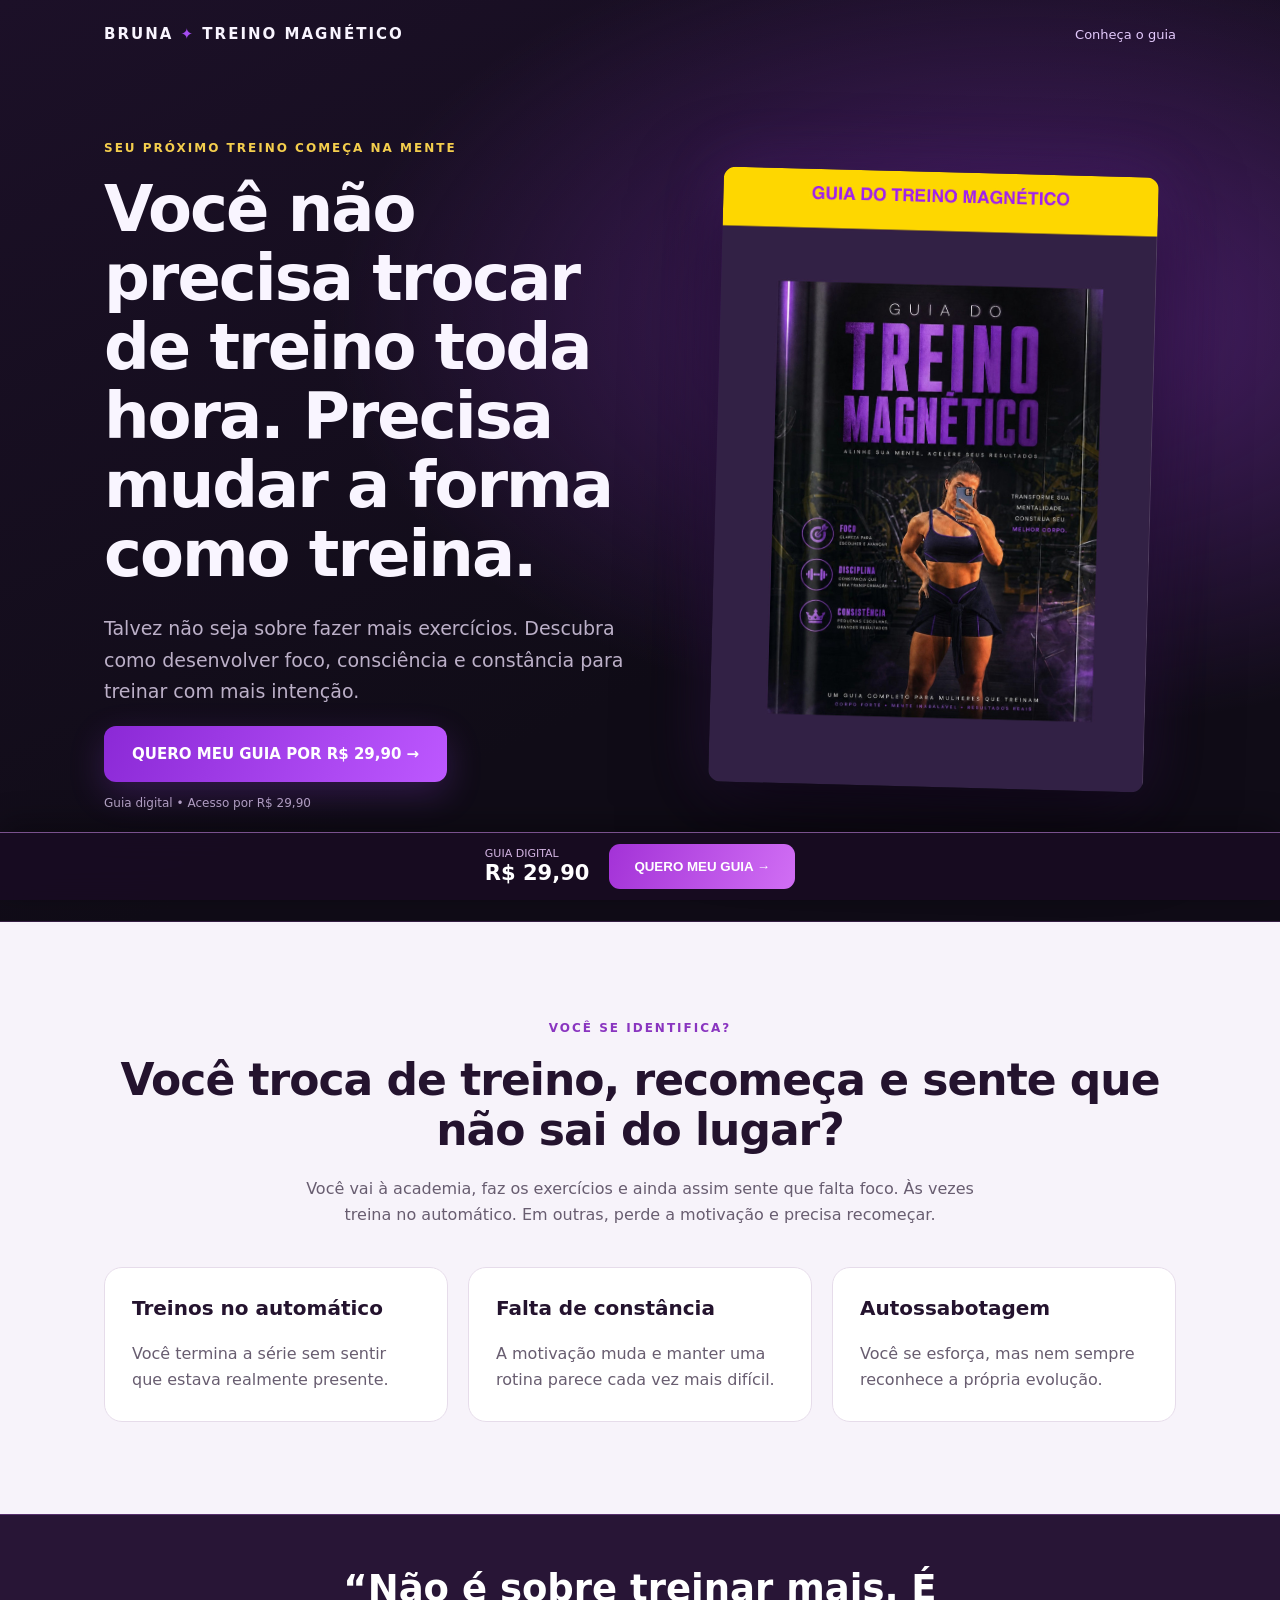
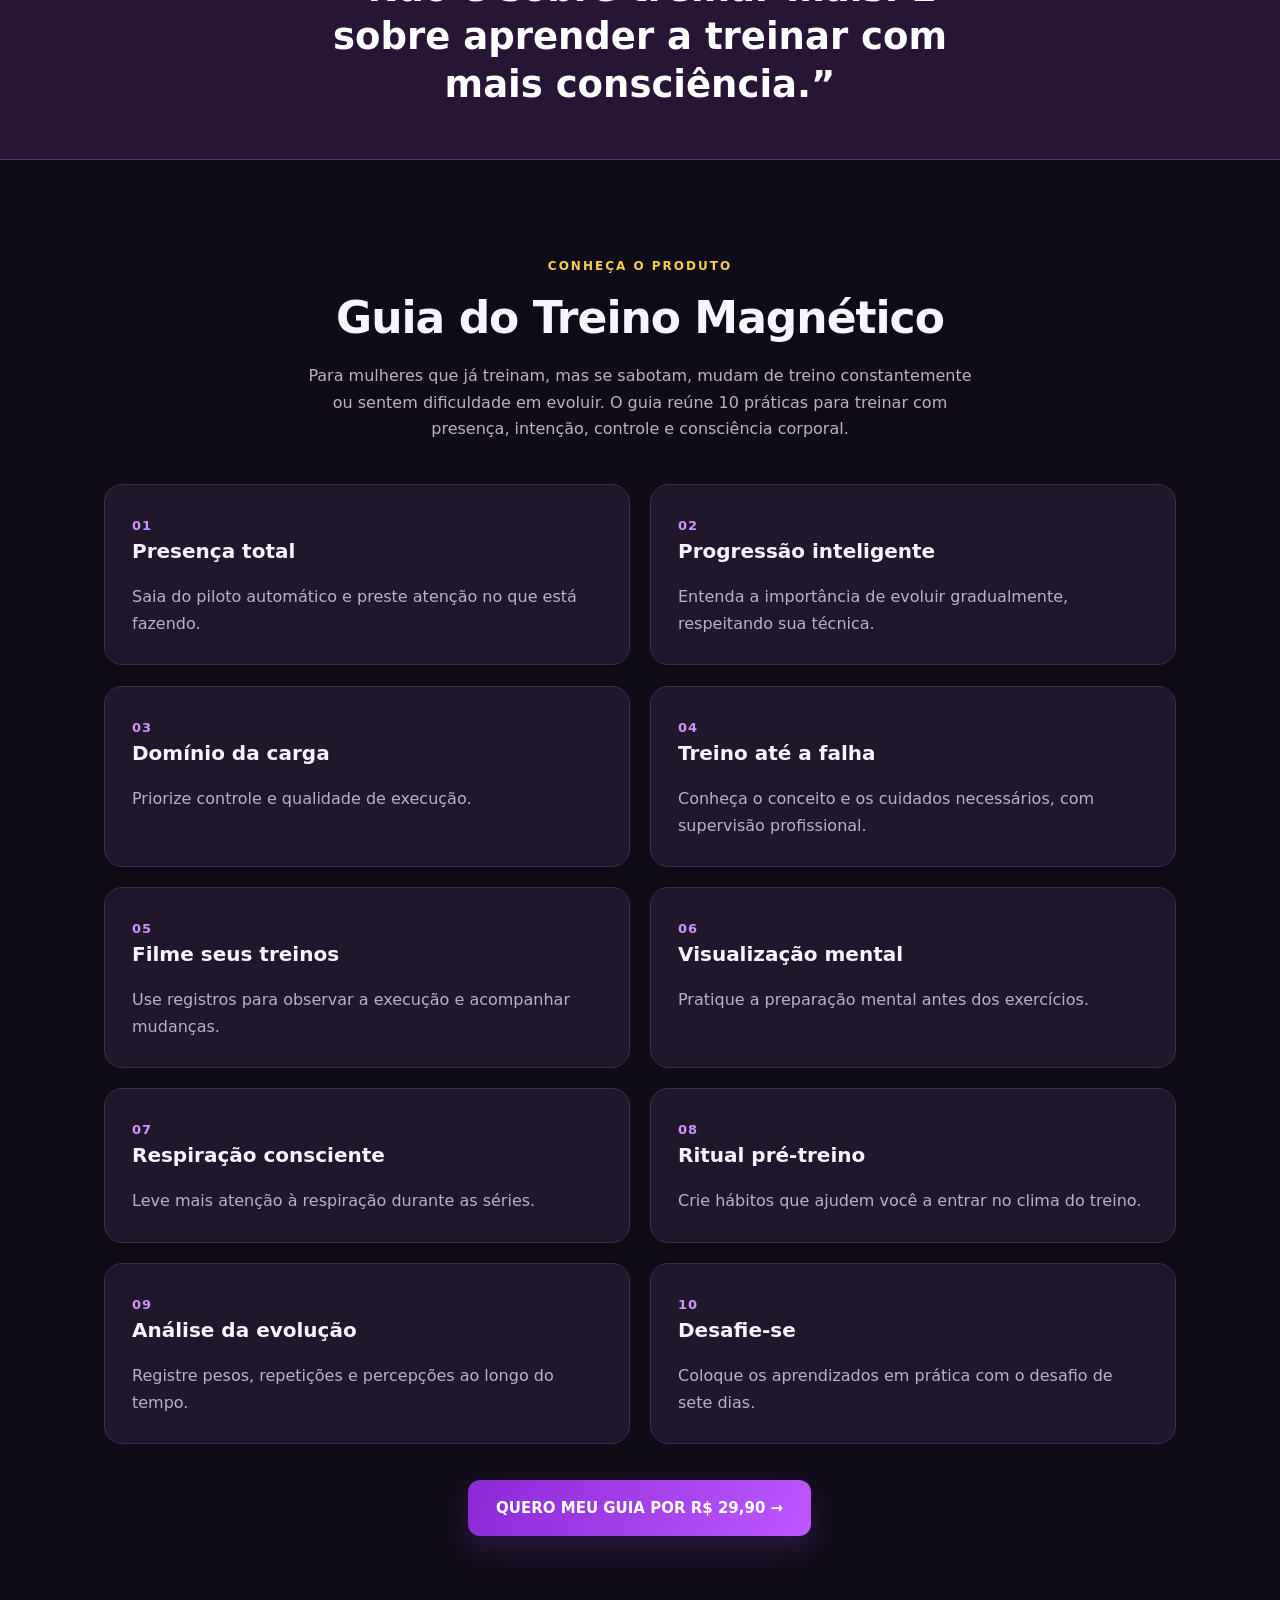
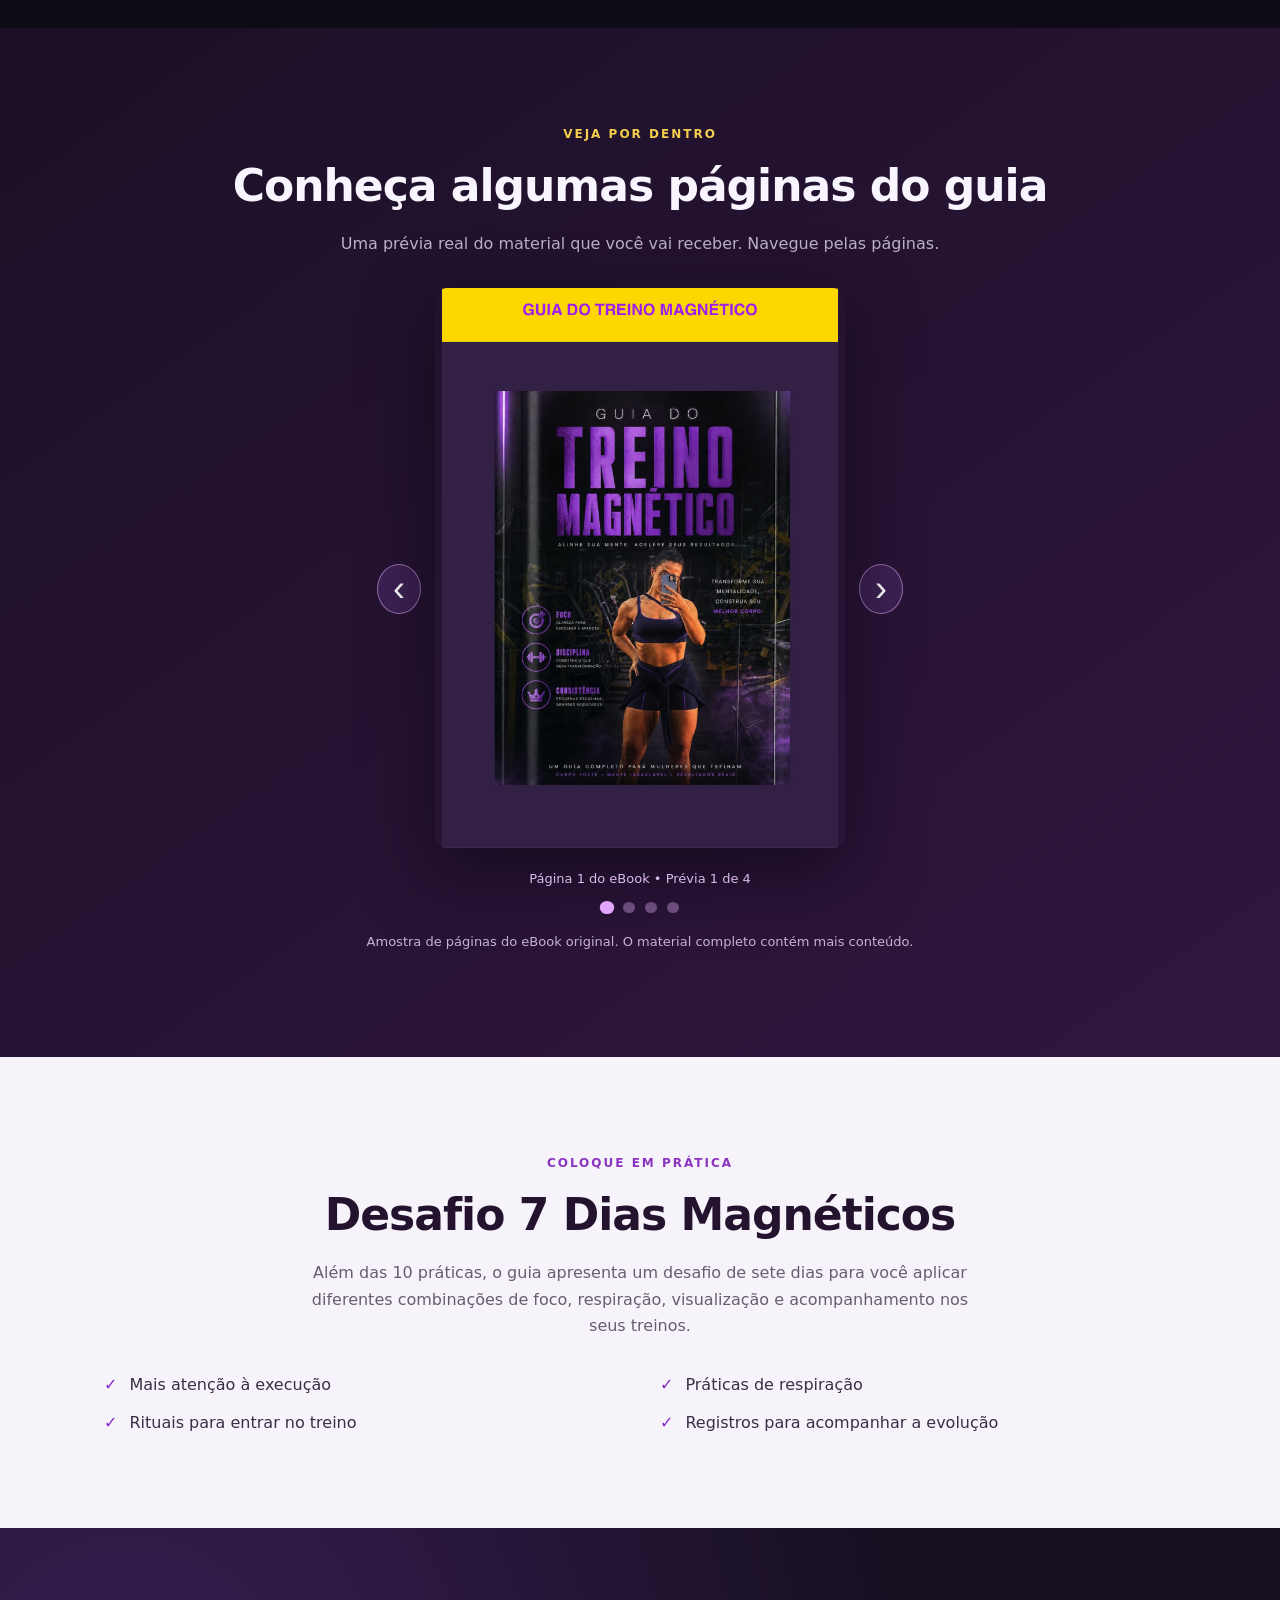
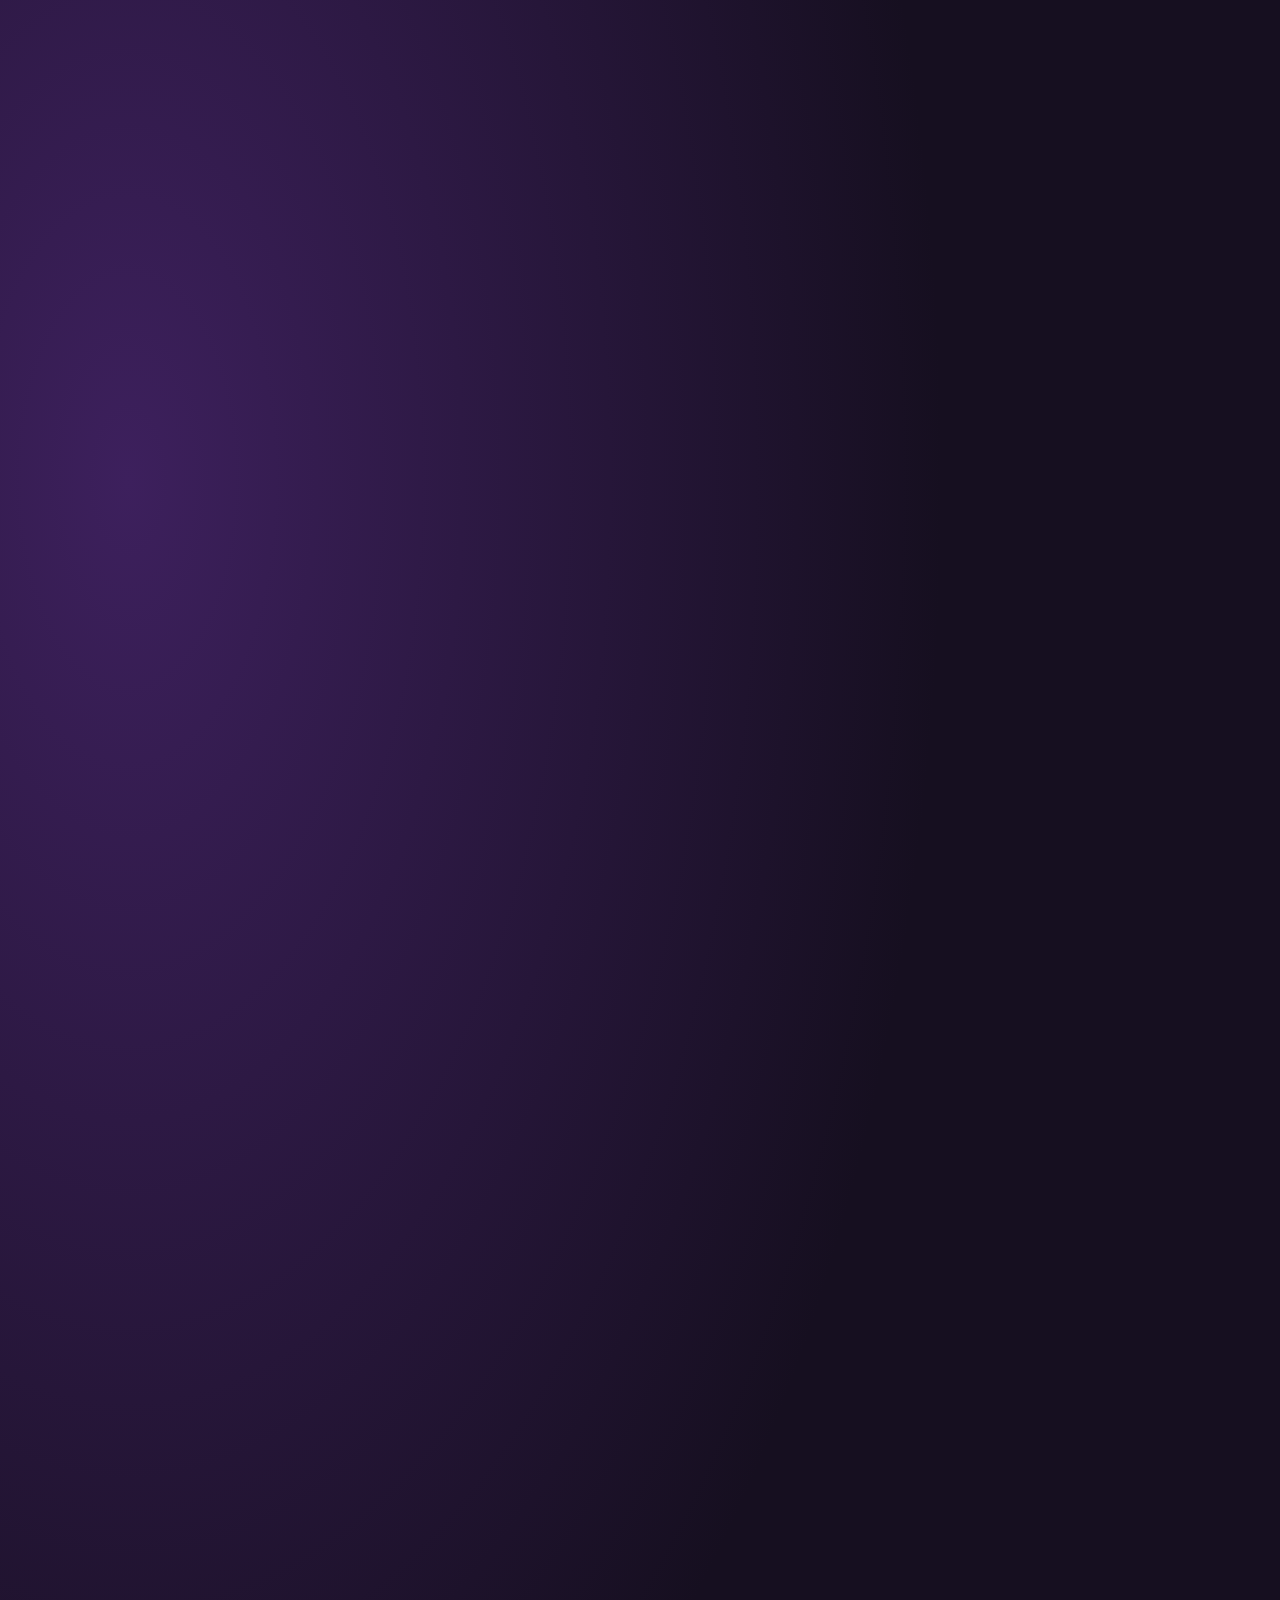
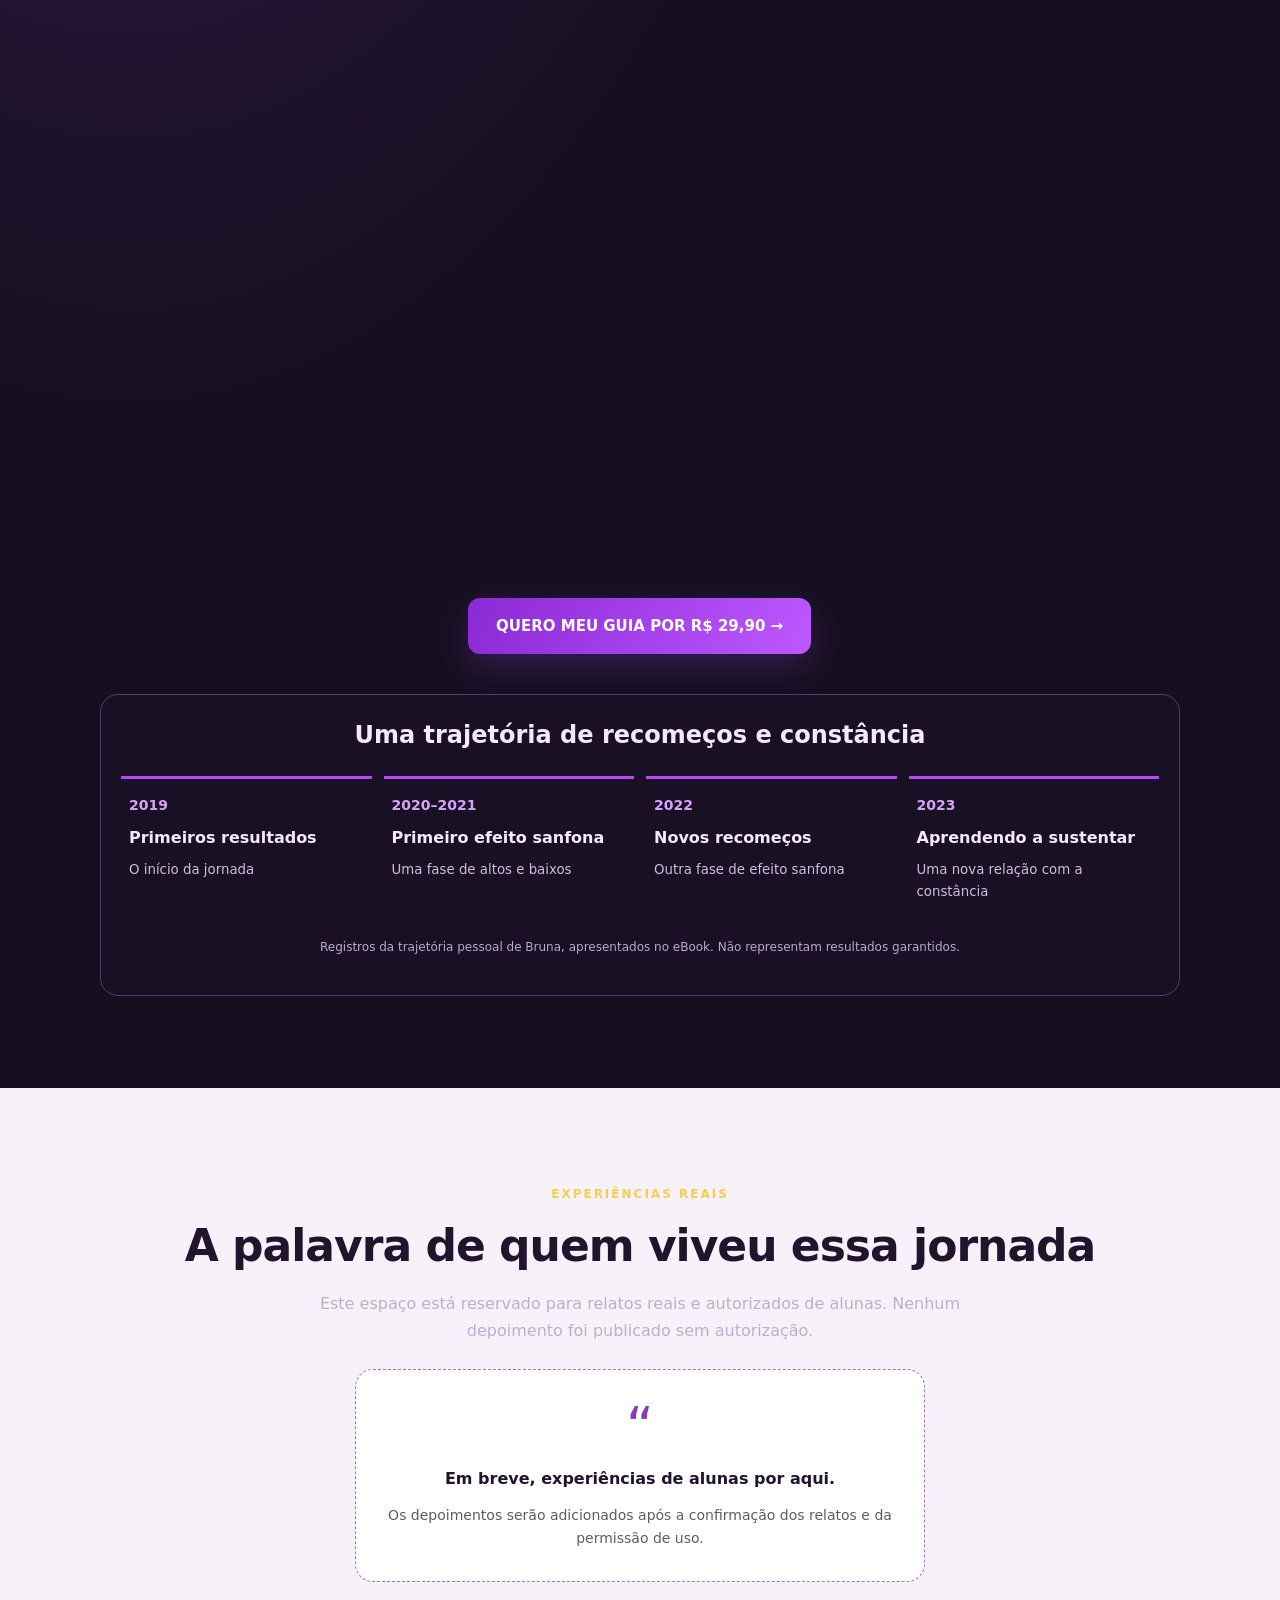
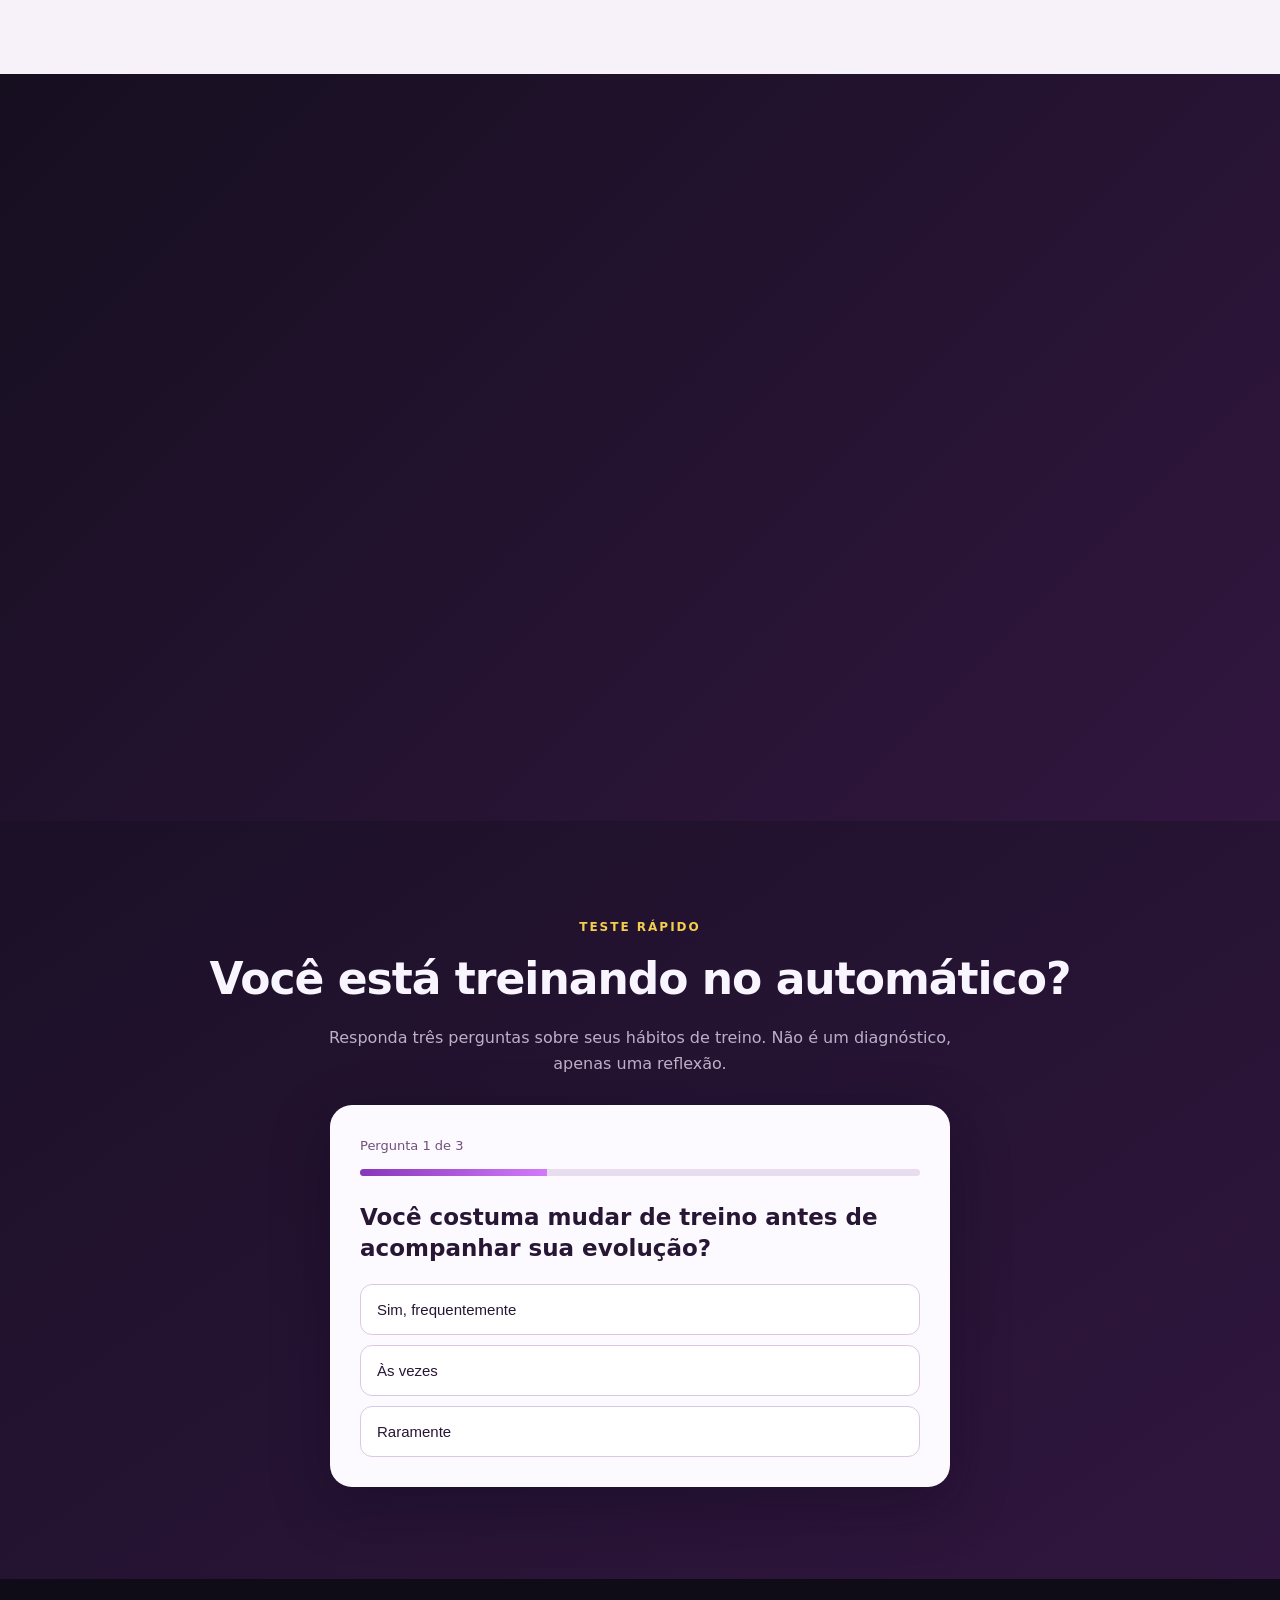
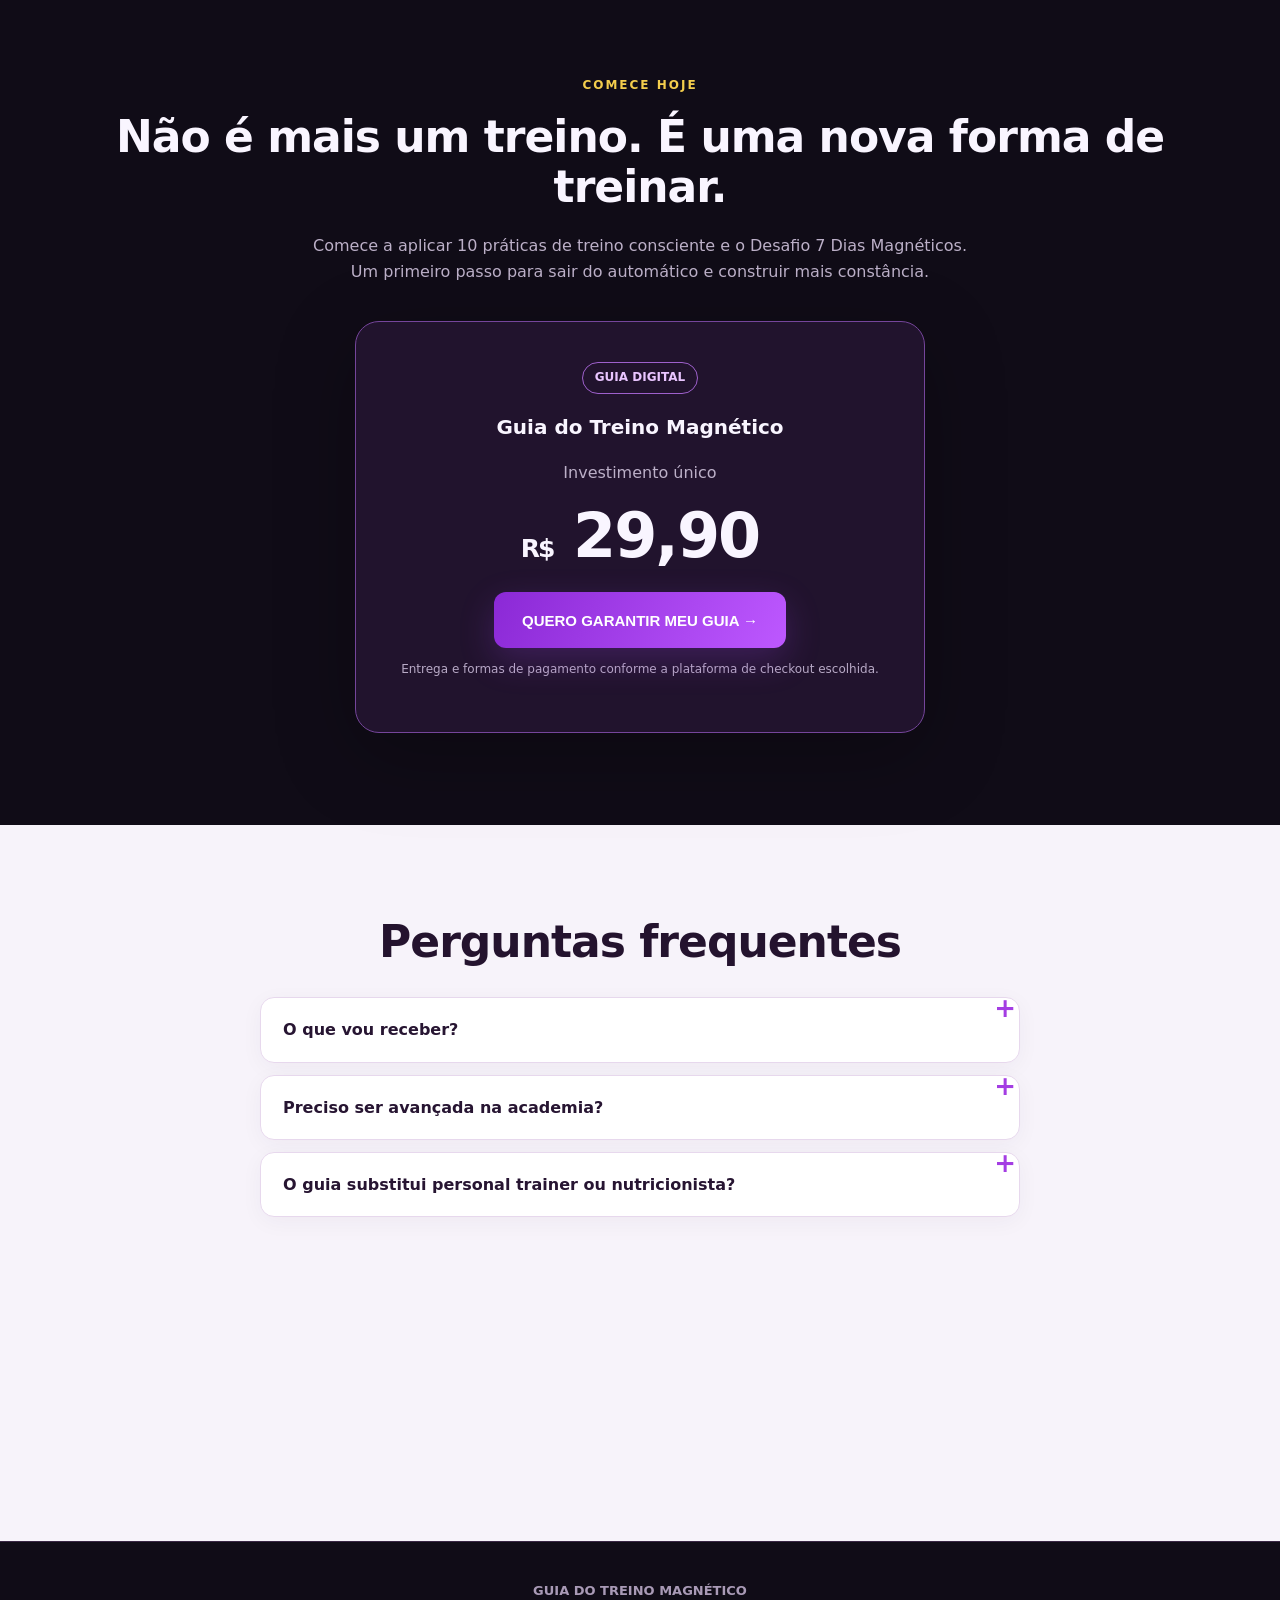
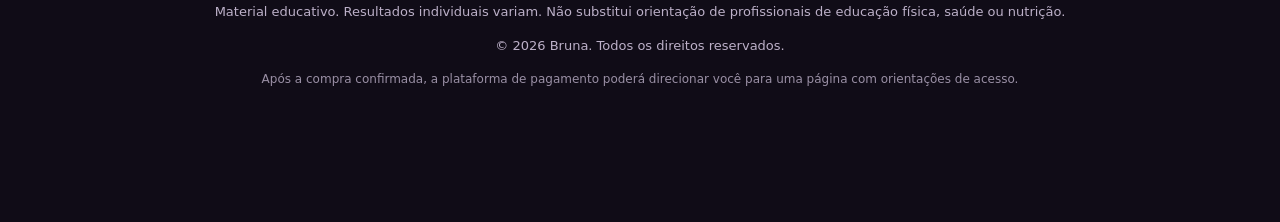
==== index.html @ 94f9ba91 "Conectar página ao painel de conteúdo" ====
<!DOCTYPE html>

<html lang="pt-BR"><head><meta charset="utf-8"/><meta content="width=device-width,initial-scale=1" name="viewport"/><meta content="Para mulheres que treinam no automático, trocam de treino e querem desenvolver consciência corporal, presença e intenção. Guia do Treino Magnético por R$ 29,90." name="description"/><title>Guia do Treino Magnético | Bruna</title><style>
:root{--bg:#100c17;--panel:#1b1325;--purple:#a54cf1;--lav:#e3c9fc;--white:#f9f5ff;--muted:#bcb0c8;--yellow:#f4ce4d}*{box-sizing:border-box}html{scroll-behavior:smooth}body{margin:0;background:var(--bg);color:var(--white);font-family:Inter,system-ui,-apple-system,Segoe UI,Arial,sans-serif;line-height:1.65}a{color:inherit}.wrap{max-width:1120px;margin:auto;padding:0 24px}.nav{display:flex;justify-content:space-between;align-items:center;padding:22px 0}.logo{font-size:15px;font-weight:900;letter-spacing:2px}.logo span{color:var(--purple)}.nav a{font-size:13px;color:var(--lav);text-decoration:none}.hero{background:radial-gradient(ellipse at 80% 35%,#4d206e 0%,transparent 48%),linear-gradient(155deg,#1c1028,#100c17 65%);border-bottom:1px solid #362044}.hero-grid{display:grid;grid-template-columns:1.05fr .95fr;align-items:center;gap:50px;padding:65px 0 95px}.eyebrow{display:inline-block;font-size:12px;letter-spacing:2px;color:var(--yellow);font-weight:800;text-transform:uppercase;margin-bottom:16px}h1,h2,h3,p{margin-top:0}h1{font-size:clamp(38px,5vw,65px);line-height:1.08;letter-spacing:-2px;margin-bottom:24px}h1 em{color:#cb84ff;font-style:normal}h2{font-size:clamp(29px,3.8vw,44px);line-height:1.15;letter-spacing:-1px;margin-bottom:20px}h3{font-size:20px;line-height:1.3}p{color:var(--muted)}.lead{font-size:19px;max-width:610px}.btn{display:inline-flex;align-items:center;justify-content:center;min-height:56px;padding:14px 28px;border-radius:12px;background:linear-gradient(115deg,#8b29d6,#bd58ff);color:white;text-decoration:none;font-weight:850;text-align:center;box-shadow:0 12px 35px #9c42e53d;border:0;cursor:pointer;font-size:15px}.btn:hover{filter:brightness(1.12);transform:translateY(-1px)}.sub{font-size:12px;color:#b8aac6;margin:12px 0}.hero-art{display:flex;justify-content:center;position:relative}.cover{width:min(100%,435px);border-radius:12px;box-shadow:0 25px 85px #000a,0 0 60px #9d3ef43d;transform:rotate(1.5deg)}.section{padding:92px 0}.center{text-align:center}.center p{max-width:680px;margin-left:auto;margin-right:auto}.light{background:#f7f3fa;color:#24132e}.light p{color:#685d70}.light .tile{background:white;border:1px solid #e6dcea}.grid3{display:grid;grid-template-columns:repeat(3,1fr);gap:20px}.grid2{display:grid;grid-template-columns:repeat(2,1fr);gap:20px}.tile{padding:27px;background:#21172c;border:1px solid #412b55;border-radius:18px}.tile .num{font-size:13px;color:#cf93ff;font-weight:800;letter-spacing:1px}.tile p{margin-bottom:0}.quote{font-size:clamp(24px,3vw,37px);line-height:1.3;font-weight:800;color:#fff;max-width:850px;margin:auto}.stripe{background:#281536;border-top:1px solid #57306d;border-bottom:1px solid #57306d;padding:50px 0}.bullets{display:grid;grid-template-columns:1fr 1fr;gap:12px 40px;margin-top:32px}.bullet{display:flex;gap:12px;color:#3c2d47}.bullet:before{content:'✓';color:#8427c9;font-weight:900}.pricebox{max-width:570px;margin:35px auto 0;background:#21132d;border:1px solid #75459b;border-radius:24px;padding:40px;box-shadow:0 22px 80px #0004}.price{font-size:62px;line-height:1.1;font-weight:900;letter-spacing:-2px;margin:12px 0 22px}.price small{font-size:25px}.faq{max-width:760px;margin:auto}details{border-bottom:1px solid #44334f;padding:20px 0}summary{cursor:pointer;font-weight:750}details p{padding-top:12px;margin-bottom:0}.footer{padding:38px 0;border-top:1px solid #392744;text-align:center;color:#a99ab6;font-size:13px}.notice{background:#302139;color:#f0d5ff;border:1px solid #68477e;padding:12px 15px;border-radius:10px;font-size:13px;margin-top:18px}.tag{display:inline-block;border:1px solid #9e60cc;color:#e9c5ff;padding:5px 12px;border-radius:30px;font-size:12px;font-weight:700;margin-bottom:20px}.author{background:linear-gradient(120deg,#261431,#170e20)}.author-inner{max-width:800px}.small{font-size:13px}.floating{display:none}@media(max-width:760px){.hero-grid{grid-template-columns:1fr;gap:35px;padding:40px 0 65px}.hero-art{order:-1}.cover{width:min(72%,300px)}.section{padding:65px 0}.grid3,.grid2,.bullets{grid-template-columns:1fr}.pricebox{padding:28px 22px}.btn{width:100%}.floating{display:block;position:sticky;bottom:0;z-index:10;background:#160f1eea;backdrop-filter:blur(10px);padding:12px 20px;border-top:1px solid #563369}.floating .btn{min-height:48px}.nav a{display:none}h1{letter-spacing:-1px}}

/* Movimento refinado e interações */
:root{scroll-padding-top:24px}body{overflow-x:hidden}a,button{-webkit-tap-highlight-color:transparent}
.btn{position:relative;isolation:isolate;overflow:hidden;transition:transform .32s cubic-bezier(.2,.8,.2,1),box-shadow .32s ease,filter .32s ease;will-change:transform}
.btn::before{content:"";position:absolute;inset:0;background:linear-gradient(110deg,transparent 15%,#ffffff50 48%,transparent 75%);transform:translateX(-150%);transition:transform .75s ease;pointer-events:none}
.btn:hover{transform:translateY(-4px) scale(1.025);filter:brightness(1.09);box-shadow:0 18px 45px #a54cf17a}
.btn:hover::before{transform:translateX(150%)}.btn:active{transform:translateY(0) scale(.975);transition-duration:.12s}
.btn:focus-visible,summary:focus-visible,a:focus-visible{outline:3px solid #f4ce4d;outline-offset:4px}
.pricebox .btn{animation:ctaBreath 3.5s ease-in-out infinite}
@keyframes ctaBreath{0%,100%{box-shadow:0 12px 35px #9c42e53d}50%{box-shadow:0 12px 45px #b15bff85}}
.cover{transition:transform .65s cubic-bezier(.2,.8,.2,1),box-shadow .65s ease;animation:coverFloat 7s ease-in-out infinite}
.hero-art:hover .cover{animation-play-state:paused;transform:rotate(0deg) translateY(-8px) scale(1.025);box-shadow:0 35px 100px #000b,0 0 85px #9d3ef466}
@keyframes coverFloat{0%,100%{transform:translateY(0) rotate(1.5deg)}50%{transform:translateY(-11px) rotate(.4deg)}}
.tile{transition:transform .35s cubic-bezier(.2,.8,.2,1),border-color .35s ease,box-shadow .35s ease;will-change:transform}
.tile:hover{transform:translateY(-7px);border-color:#a65ae2;box-shadow:0 20px 42px #00000024}
.light .tile:hover{box-shadow:0 18px 38px #39214b1c}
.reveal{opacity:0;transform:translateY(26px);transition:opacity .75s ease,transform .75s cubic-bezier(.2,.8,.2,1)}.reveal.is-visible{opacity:1;transform:translateY(0)}
.grid2 .tile:nth-child(even),.grid3 .tile:nth-child(2){transition-delay:.08s}.grid3 .tile:nth-child(3){transition-delay:.16s}
summary{list-style:none;position:relative;padding-right:30px;transition:color .25s ease}summary::-webkit-details-marker{display:none}
summary::after{content:'+';position:absolute;right:3px;top:-3px;font-size:24px;color:#a54cf1;transition:transform .3s ease}details[open] summary::after{transform:rotate(45deg)}details[open] summary{color:#a54cf1}details p{animation:faqEnter .3s ease both}
@keyframes faqEnter{from{opacity:0;transform:translateY(-7px)}to{opacity:1;transform:translateY(0)}}
.floating{box-shadow:0 -12px 35px #0003;animation:stickyEnter .5s ease both}@keyframes stickyEnter{from{transform:translateY(15px);opacity:0}to{transform:translateY(0);opacity:1}}
@media(max-width:760px){.btn:hover{transform:none}.tile:hover{transform:none}.cover{animation-duration:8s}.pricebox .btn{animation:none}}
@media(prefers-reduced-motion:reduce){html{scroll-behavior:auto!important}*,*::before,*::after{animation:none!important;transition:none!important}.reveal{opacity:1!important;transform:none!important}}

.story-section{background:radial-gradient(ellipse at 10% 20%,#3d205d 0,transparent 50%),#160f20}.story-grid{display:grid;grid-template-columns:.9fr 1.1fr;gap:52px;align-items:center}.story-photo img{display:block;width:100%;border-radius:22px;box-shadow:0 25px 65px #0008;border:1px solid #ae7be04a}.story-copy h2{font-size:clamp(34px,5vw,58px);line-height:1.08}.story-copy h2 em{color:#c78aff;font-style:normal}.story-copy p{color:#ded1e7;line-height:1.8}.story-copy .story-intro{font-size:21px;color:#fff;font-weight:700;line-height:1.5}.story-highlight{border-left:4px solid #c26bff;padding:14px 20px;background:#a54cf11a;border-radius:0 12px 12px 0;font-weight:700}.journey{max-width:820px;margin:70px auto 0;text-align:center}.journey h3{font-size:clamp(25px,3vw,36px);margin:10px 0}.journey>p{color:#d7c8e1;line-height:1.7}.journey img{display:block;width:100%;height:auto;border-radius:18px;margin:25px auto;border:1px solid #ffffff24}.journey .journey-note{font-size:13px;color:#ad9eb8}.story-cta{margin-top:28px}@media(max-width:760px){.story-grid{grid-template-columns:1fr;gap:26px}.story-photo{max-width:440px;margin:auto}.journey{margin-top:44px}}

html{scroll-behavior:smooth}body{padding-bottom:82px}button,a{touch-action:manipulation}button:focus-visible,a:focus-visible{outline:3px solid #e7b9ff;outline-offset:4px}
.preview-section,.quiz-section{background:linear-gradient(145deg,#1b1027,#30163e)}.preview-shell{display:flex;align-items:center;justify-content:center;gap:14px;max-width:680px;margin:30px auto 12px}.preview-book{max-width:410px;flex:1;min-width:0;text-align:center;position:relative}.preview-book img{width:100%;max-height:560px;object-fit:contain;border-radius:12px;box-shadow:0 22px 70px #090411a0;transition:opacity .22s ease,transform .22s ease}.preview-book img.changing{opacity:.35;transform:scale(.975)}.preview-arrow{flex:0 0 44px;height:50px;border-radius:50%;border:1px solid #9b70ad;background:#3c2153;color:white;font-size:36px;cursor:pointer;transition:transform .2s,background .2s}.preview-arrow:hover{background:#8537b4;transform:scale(1.08)}.preview-counter{color:#d9b9e8;font-size:13px;margin-top:12px}.preview-dots{display:flex;justify-content:center;gap:10px}.preview-dots button{width:11px;height:11px;border:0;border-radius:50%;background:#775488;cursor:pointer}.preview-dots button.active{background:#e3a6ff;transform:scale(1.2)}.preview-note{text-align:center;color:#c8b4d1;font-size:13px;margin-top:18px}
.timeline-wrap{max-width:1080px;margin:40px auto 0;padding:25px 20px;border-radius:18px;background:#1a1025;border:1px solid #5c3970;color:#f5e8fb}.timeline-wrap h3{text-align:center;font-size:24px;margin:0 0 24px}.timeline-track{display:grid;grid-template-columns:repeat(4,1fr);gap:12px}.timeline-point{border-top:3px solid #b44bf2;padding:15px 8px;display:flex;flex-direction:column;gap:8px}.timeline-point span{font-size:14px;color:#d6a3f7;font-weight:700}.timeline-point strong{font-size:16px}.timeline-point small{color:#d0bddb}.timeline-wrap>p{text-align:center;font-size:12px;color:#bda8ca;margin-top:20px}
.testimonial-section{background:#f7f2fa;color:#21142c}.testimonial-placeholder{max-width:570px;margin:25px auto 0;padding:30px 25px;border:1px dashed #9d79ae;border-radius:18px;background:white;display:flex;align-items:center;flex-direction:column;gap:12px}.testimonial-symbol{font-size:54px;line-height:1;color:#8a39b4}.testimonial-placeholder p{font-size:14px;color:#65576a;margin:0}
.quiz-card{max-width:620px;margin:28px auto 0;background:#fdfaff;color:#281635;border-radius:22px;padding:30px;box-shadow:0 18px 60px #0b061c55}.quiz-progress{font-size:13px;color:#6f517b}.quiz-bar{height:7px;background:#e8ddee;border-radius:9px;margin:12px 0 26px;overflow:hidden}.quiz-bar>div{height:100%;width:33%;background:linear-gradient(90deg,#8736bc,#d179fa);transition:width .35s}.quiz-card h3{font-size:23px;line-height:1.35;margin-bottom:20px}.quiz-options{display:grid;gap:10px}.quiz-options button{background:white;border:1px solid #dac9e4;border-radius:12px;text-align:left;padding:16px;color:#281635;font-size:15px;cursor:pointer;transition:.2s}.quiz-options button:hover{border-color:#8c35b6;background:#f5e9fc;transform:translateY(-2px)}.quiz-restart{border:1px solid #b78aca;border-radius:9px;background:transparent;padding:11px 16px;cursor:pointer;margin:14px 10px 0 0}.quiz-cta{display:inline-block;background:#9b36d1;color:white;text-decoration:none;border-radius:10px;padding:13px 16px;margin-top:14px;font-weight:700}.quiz-cta:hover{background:#7f23b2}
.sticky-buy{position:fixed;bottom:0;left:0;right:0;z-index:1000;background:rgba(24,12,34,.96);backdrop-filter:blur(15px);border-top:1px solid #79518d;display:flex;justify-content:center;align-items:center;gap:20px;padding:11px 16px;box-shadow:0 -8px 32px #0005}.sticky-buy .sticky-price{display:flex;flex-direction:column;color:white;line-height:1.15}.sticky-price small{font-size:11px;color:#d3b4e2}.sticky-price strong{font-size:21px}.sticky-buy button{border:0;background:linear-gradient(110deg,#a332d7,#cf6cf3,#a332d7);background-size:200% 100%;color:white;font-weight:800;border-radius:11px;padding:15px 25px;cursor:pointer;animation:buttonGlow 5s ease-in-out infinite;transition:transform .2s,box-shadow .2s}.sticky-buy button:hover{transform:translateY(-2px);box-shadow:0 8px 22px #b846df77}@keyframes buttonGlow{0%,100%{background-position:0% 50%}50%{background-position:100% 50%}}.thank-note{font-size:12px;opacity:.8}
@media(max-width:650px){.timeline-track{grid-template-columns:repeat(2,1fr)}.preview-arrow{flex-basis:35px;height:43px;font-size:29px}.preview-shell{gap:7px}.quiz-card{padding:21px}.sticky-buy{justify-content:space-between}.sticky-buy button{padding:14px 15px;font-size:13px}}
@media(prefers-reduced-motion:reduce){html{scroll-behavior:auto!important}*,*:before,*:after{animation:none!important;transition:none!important}}

/* Microinterações suaves, sem interferir no layout */
:root { --ease-suave: cubic-bezier(.22,1,.36,1); }
.btn, button, .tile, .cover, .pricebox { transition: transform .38s var(--ease-suave), box-shadow .38s var(--ease-suave), filter .3s ease, background-color .3s ease; }
.btn { position:relative; overflow:hidden; isolation:isolate; }
.btn::after { content:""; position:absolute; inset:0; pointer-events:none; background:linear-gradient(105deg,transparent 30%,rgba(255,255,255,.22) 50%,transparent 70%); transform:translateX(-140%); transition:transform .85s ease; }
.btn:hover::after, .btn:focus-visible::after { transform:translateX(140%); }
.btn:hover { transform:translateY(-3px); filter:brightness(1.08); box-shadow:0 17px 40px rgba(165,76,241,.35); }
.btn:active { transform:translateY(0) scale(.985); }
.btn:focus-visible, button:focus-visible, summary:focus-visible { outline:3px solid #d4a4ff; outline-offset:4px; }
.tile:hover { transform:translateY(-5px); box-shadow:0 18px 40px rgba(0,0,0,.12); }
.cover:hover { transform:rotate(0deg) translateY(-6px); }
.pricebox:hover { box-shadow:0 26px 85px rgba(129,45,193,.20); }
.faq details { transition:background-color .3s ease, padding .3s ease; }
.faq details[open] { background:rgba(165,76,241,.055); }
.faq details > summary { transition:color .25s ease; }
.faq details > summary:hover { color:#a54cf1; }
.faq details[open] > *:not(summary) { animation:faq-entrar .32s var(--ease-suave) both; }
@keyframes faq-entrar { from {opacity:0;transform:translateY(-7px)} to {opacity:1;transform:translateY(0)} }
/* Revelação progressiva somente quando JavaScript estiver ativo */
@media (prefers-reduced-motion:no-preference) {
  .js-reveal { opacity:0; transform:translateY(18px); transition:opacity .7s ease, transform .7s var(--ease-suave); }
  .js-reveal.is-visible { opacity:1; transform:none; }
}
@media (prefers-reduced-motion:reduce) {
  *,*::before,*::after { animation-duration:.01ms!important; transition-duration:.01ms!important; scroll-behavior:auto!important; }
}

/* Ajuste fino: movimento macio, desaceleração longa e sem saltos */
:root{--ease-soft:cubic-bezier(.22,1,.36,1);--ease-gentle:cubic-bezier(.25,.46,.45,.94)}
html{scroll-behavior:smooth}
.btn,.preview-arrow,.preview-dots button{transition:transform .68s var(--ease-soft),box-shadow .8s var(--ease-soft),filter .6s ease,background-color .6s ease,border-color .6s ease!important}
.btn:hover{transform:translate3d(0,-3px,0) scale(1.012);filter:brightness(1.055);box-shadow:0 15px 38px #a54cf14a}
.btn:active{transform:translate3d(0,-1px,0) scale(.992);transition-duration:.26s!important}
.btn::before{transition:transform 1.25s var(--ease-soft)!important;opacity:.55}
.tile,.story-photo img,.journey img,.timeline-point{transition:transform .85s var(--ease-soft),box-shadow .9s var(--ease-soft),border-color .7s ease!important}
.tile:hover{transform:translate3d(0,-4px,0);box-shadow:0 14px 34px #00000024}
.reveal{transform:translate3d(0,17px,0);transition:opacity 1.15s var(--ease-gentle),transform 1.25s var(--ease-soft)!important}
.reveal.is-visible{transform:translate3d(0,0,0)}
.cover{animation:coverFloat 10s ease-in-out infinite;transition:transform 1.2s var(--ease-soft),box-shadow 1.2s var(--ease-soft)!important}
.pricebox .btn{animation:ctaBreath 5.5s ease-in-out infinite}
summary{transition:color .55s ease,background-color .55s ease!important}
summary::after{transition:transform .62s var(--ease-soft),color .45s ease!important}
details{interpolate-size:allow-keywords}
details::details-content{overflow:hidden;height:0;opacity:0;transition:height .65s var(--ease-soft),opacity .65s ease,content-visibility .65s allow-discrete}
details[open]::details-content{height:auto;opacity:1}
details p{animation:none!important}
.preview-book img{transition:opacity .5s var(--ease-gentle),transform .7s var(--ease-soft)!important}
.preview-book img.changing{opacity:.25;transform:scale(.985)}
.preview-dots button{transition:transform .5s var(--ease-soft),background .5s ease!important}
@media(max-width:760px){.btn:hover,.tile:hover{transform:none}.pricebox .btn{animation:none}}
@media(prefers-reduced-motion:reduce){html{scroll-behavior:auto!important}*,*::before,*::after{animation:none!important;transition:none!important}.reveal{opacity:1!important;transform:none!important}}
</style><style> .mentoria{background:linear-gradient(135deg,#160f20,#31163f)}.mentoria-card{border:1px solid #78448c;border-radius:24px;padding:clamp(24px,5vw,60px);background:radial-gradient(circle at 90% 0%,#5b257c66,transparent 55%)}.mentoria-card h2{max-width:760px}.mentoria-card p{max-width:790px;color:#e0d3e8}.btn-outline{display:inline-block;border:1px solid #c68df2;border-radius:12px;padding:15px 22px;text-decoration:none;font-weight:800;transition:transform .25s,background .25s,box-shadow .25s}.btn-outline:hover{transform:translateY(-3px);background:#8c35bd55;box-shadow:0 12px 35px #a54cf144}@media(prefers-reduced-motion:reduce){.btn-outline{transition:none}}</style><style>
/* FAQ consistente em todas as resoluções */
.section.light .faq{max-width:760px;width:100%;margin:30px auto 0;display:grid;gap:12px}
.section.light .faq details{width:100%;box-sizing:border-box;margin:0;padding:0;background:#fff;border:1px solid #e7d8ed;border-radius:14px;overflow:hidden;box-shadow:0 5px 22px rgba(44,14,63,.045);transition:border-color .25s ease,box-shadow .25s ease,transform .25s ease}
.section.light .faq details:hover{border-color:#c78be8;box-shadow:0 9px 24px rgba(111,39,154,.12)}
.section.light .faq details[open]{border-color:#b75aee;box-shadow:0 12px 30px rgba(111,39,154,.11)}
.section.light .faq summary{list-style:none;display:flex;align-items:center;justify-content:space-between;gap:18px;padding:20px 22px;color:#271532;font-size:16px;line-height:1.45;transition:color .25s ease,background .25s ease}
.section.light .faq summary::-webkit-details-marker{display:none}
.section.light .faq summary::after{content:'+';flex-shrink:0;font-size:26px;line-height:1;color:#a43de3;transition:transform .3s ease}
.section.light .faq details[open] summary{color:#8c27ca;background:#fbf6ff}
.section.light .faq details[open] summary::after{transform:rotate(45deg)}
.section.light .faq details p{margin:0;padding:0 22px 22px;color:#5e5369;font-size:15px;line-height:1.7}
/* Botões com animações suaves e brilho */
.btn,.quiz-cta,.sticky-buy button{position:relative;overflow:hidden;isolation:isolate;transition:transform .28s cubic-bezier(.2,.8,.2,1),box-shadow .28s ease,filter .28s ease}
.btn::before,.quiz-cta::before,.sticky-buy button::before{content:'';position:absolute;inset:0;z-index:-1;background:linear-gradient(110deg,transparent 18%,rgba(255,255,255,.28) 48%,transparent 78%);transform:translateX(-130%);transition:transform .7s ease}
.btn:hover,.quiz-cta:hover,.sticky-buy button:hover{transform:translateY(-3px) scale(1.025);filter:brightness(1.1);box-shadow:0 15px 34px rgba(157,58,220,.36)}
.btn:hover::before,.quiz-cta:hover::before,.sticky-buy button:hover::before{transform:translateX(130%)}
.btn:active,.quiz-cta:active,.sticky-buy button:active{transform:translateY(0) scale(.975)}
.btn:focus-visible,.quiz-cta:focus-visible,.sticky-buy button:focus-visible,.faq summary:focus-visible{outline:3px solid #d6a0ff;outline-offset:3px}
@media(max-width:640px){.section.light .faq{gap:10px}.section.light .faq summary{padding:17px 16px;font-size:14px}.section.light .faq details p{padding:0 16px 18px;font-size:14px}}
@media(prefers-reduced-motion:reduce){.btn,.quiz-cta,.sticky-buy button,.section.light .faq details,.section.light .faq summary::after{transition:none!important;animation:none!important}}
</style></head><body><header class="hero"><div class="wrap"><nav class="nav"><div class="logo">BRUNA <span>✦</span> TREINO MAGNÉTICO</div><a href="#sobre">Conheça o guia</a></nav><div class="hero-grid"><div><div class="eyebrow">Seu próximo treino começa na mente</div><h1>Você não precisa trocar de treino toda hora. Precisa mudar a forma como treina.</h1><p class="lead">Talvez não seja sobre fazer mais exercícios. Descubra como desenvolver foco, consciência e constância para treinar com mais intenção.</p><a class="btn comprar" href="#oferta">QUERO MEU GUIA POR R$ 29,90 →</a><p class="sub">Guia digital • Acesso por R$ 29,90</p></div><div class="hero-art"><img alt="Capa original do Guia do Treino Magnético, de Bruna" class="cover" src="[data-uri]"/></div></div></div></header>
<section class="section light"><div class="wrap"><div class="center"><div class="eyebrow" style="color:#8a35c0">Você se identifica?</div><h2>Você troca de treino, recomeça e sente que não sai do lugar?</h2><p>Você vai à academia, faz os exercícios e ainda assim sente que falta foco. Às vezes treina no automático. Em outras, perde a motivação e precisa recomeçar.</p></div><div class="grid3" style="margin-top:38px"><div class="tile"><h3>Treinos no automático</h3><p>Você termina a série sem sentir que estava realmente presente.</p></div><div class="tile"><h3>Falta de constância</h3><p>A motivação muda e manter uma rotina parece cada vez mais difícil.</p></div><div class="tile"><h3>Autossabotagem</h3><p>Você se esforça, mas nem sempre reconhece a própria evolução.</p></div></div></div></section>
<section class="stripe"><div class="wrap center"><p class="quote">“Não é sobre treinar mais. É sobre aprender a treinar com mais consciência.”</p></div></section>
<section class="section" id="sobre"><div class="wrap"><div class="center"><div class="eyebrow">Conheça o produto</div><h2>Guia do Treino Magnético</h2><p>Para mulheres que já treinam, mas se sabotam, mudam de treino constantemente ou sentem dificuldade em evoluir. O guia reúne 10 práticas para treinar com presença, intenção, controle e consciência corporal.</p></div><div class="grid2" style="margin-top:42px"><div class="tile"><span class="num">01</span><h3>Presença total</h3><p>Saia do piloto automático e preste atenção no que está fazendo.</p></div><div class="tile"><span class="num">02</span><h3>Progressão inteligente</h3><p>Entenda a importância de evoluir gradualmente, respeitando sua técnica.</p></div><div class="tile"><span class="num">03</span><h3>Domínio da carga</h3><p>Priorize controle e qualidade de execução.</p></div><div class="tile"><span class="num">04</span><h3>Treino até a falha</h3><p>Conheça o conceito e os cuidados necessários, com supervisão profissional.</p></div><div class="tile"><span class="num">05</span><h3>Filme seus treinos</h3><p>Use registros para observar a execução e acompanhar mudanças.</p></div><div class="tile"><span class="num">06</span><h3>Visualização mental</h3><p>Pratique a preparação mental antes dos exercícios.</p></div><div class="tile"><span class="num">07</span><h3>Respiração consciente</h3><p>Leve mais atenção à respiração durante as séries.</p></div><div class="tile"><span class="num">08</span><h3>Ritual pré-treino</h3><p>Crie hábitos que ajudem você a entrar no clima do treino.</p></div><div class="tile"><span class="num">09</span><h3>Análise da evolução</h3><p>Registre pesos, repetições e percepções ao longo do tempo.</p></div><div class="tile"><span class="num">10</span><h3>Desafie-se</h3><p>Coloque os aprendizados em prática com o desafio de sete dias.</p></div></div><div class="center" style="margin-top:36px"><a class="btn" href="#oferta">QUERO MEU GUIA POR R$ 29,90 →</a></div></div></section><section class="section preview-section" id="previa"><div class="container"><div class="center"><span class="eyebrow">VEJA POR DENTRO</span><h2>Conheça algumas páginas do guia</h2><p>Uma prévia real do material que você vai receber. Navegue pelas páginas.</p></div><div class="preview-shell"><button aria-label="Página anterior" class="preview-arrow" id="preview-prev" type="button">‹</button><div class="preview-book"><img alt="Página original do eBook" id="preview-img" loading="lazy"/><div aria-live="polite" class="preview-counter" id="preview-counter"></div></div><button aria-label="Próxima página" class="preview-arrow" id="preview-next" type="button">›</button></div><div aria-label="Selecionar página" class="preview-dots" id="preview-dots"></div><p class="preview-note">Amostra de páginas do eBook original. O material completo contém mais conteúdo.</p></div></section>
<section class="section light"><div class="wrap"><div class="center"><div class="eyebrow" style="color:#8a35c0">Coloque em prática</div><h2>Desafio 7 Dias Magnéticos</h2><p>Além das 10 práticas, o guia apresenta um desafio de sete dias para você aplicar diferentes combinações de foco, respiração, visualização e acompanhamento nos seus treinos.</p></div><div class="bullets"><div class="bullet">Mais atenção à execução</div><div class="bullet">Práticas de respiração</div><div class="bullet">Rituais para entrar no treino</div><div class="bullet">Registros para acompanhar a evolução</div></div></div></section>
<section class="section story-section" id="historia"><div class="wrap"><div class="story-grid"><div class="story-photo reveal"><img alt="Retrato da Bruna sem textos sobre a imagem" loading="lazy" src="[data-uri]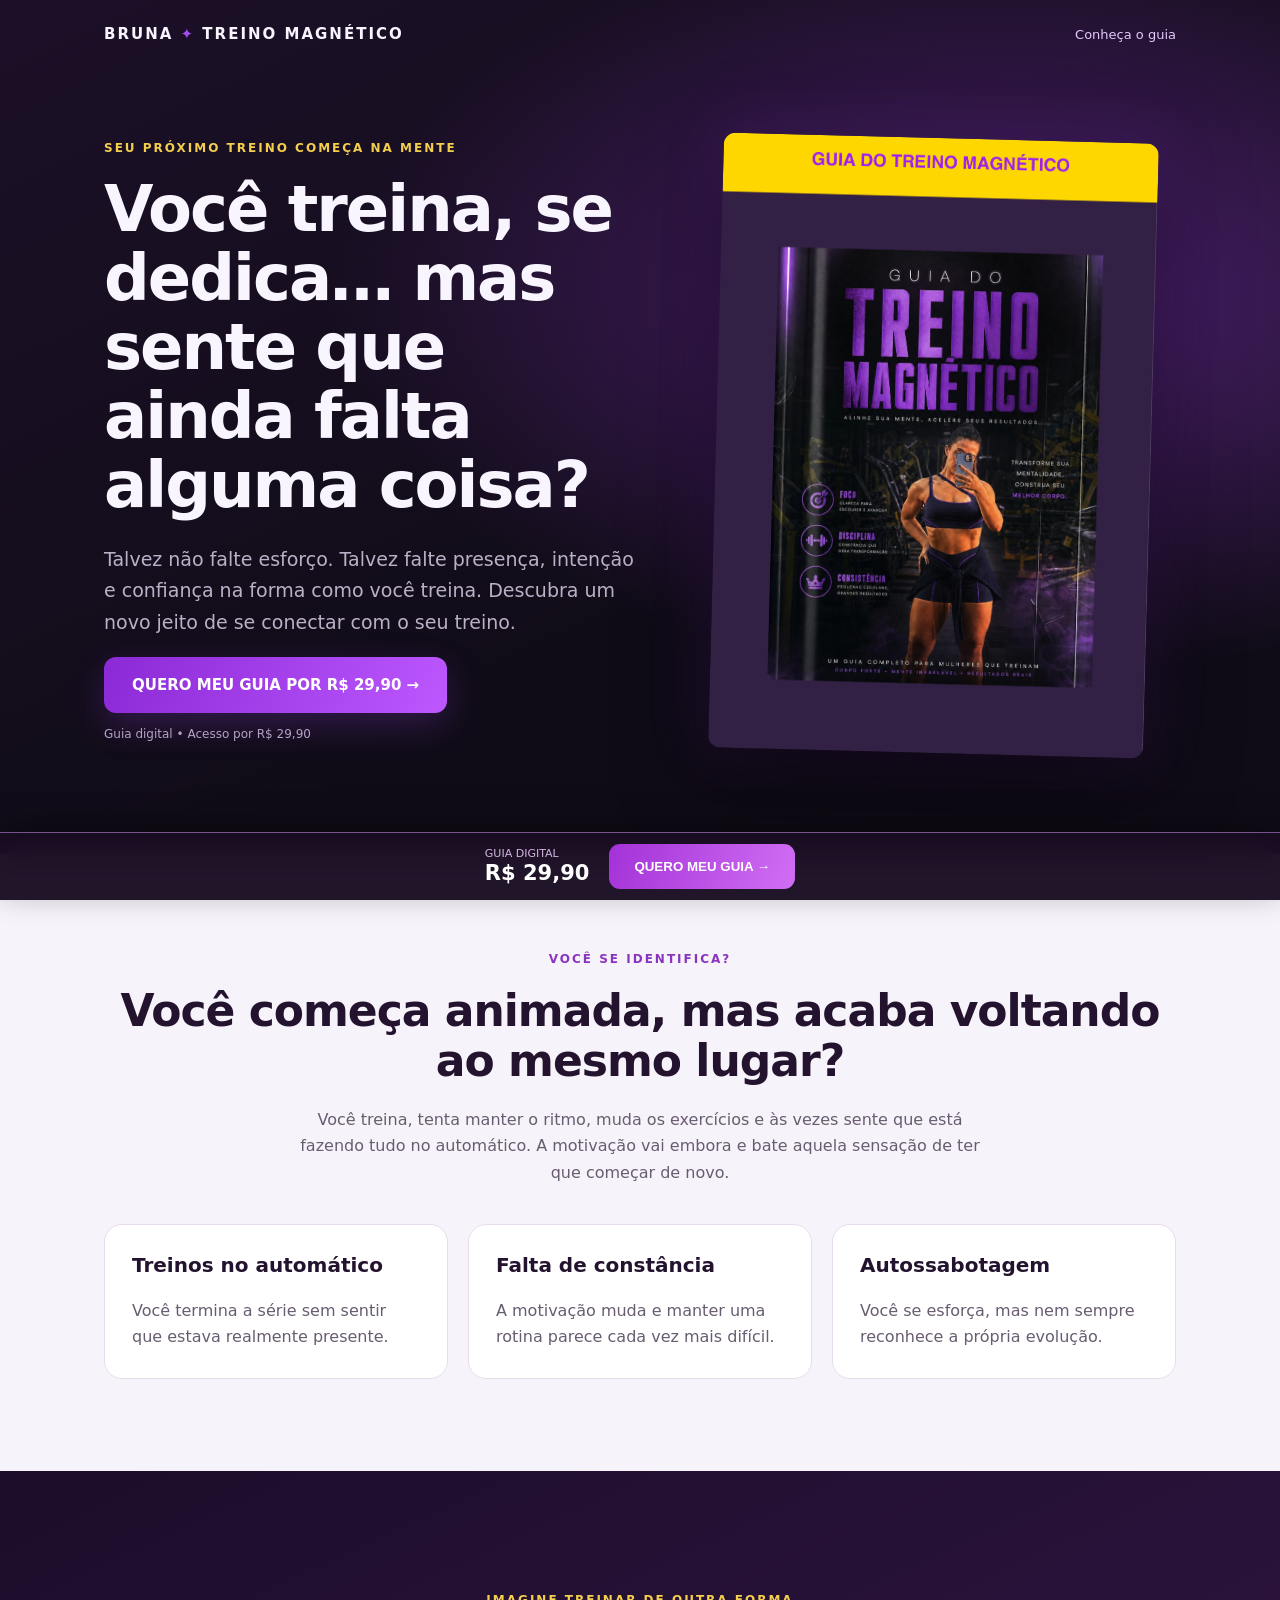
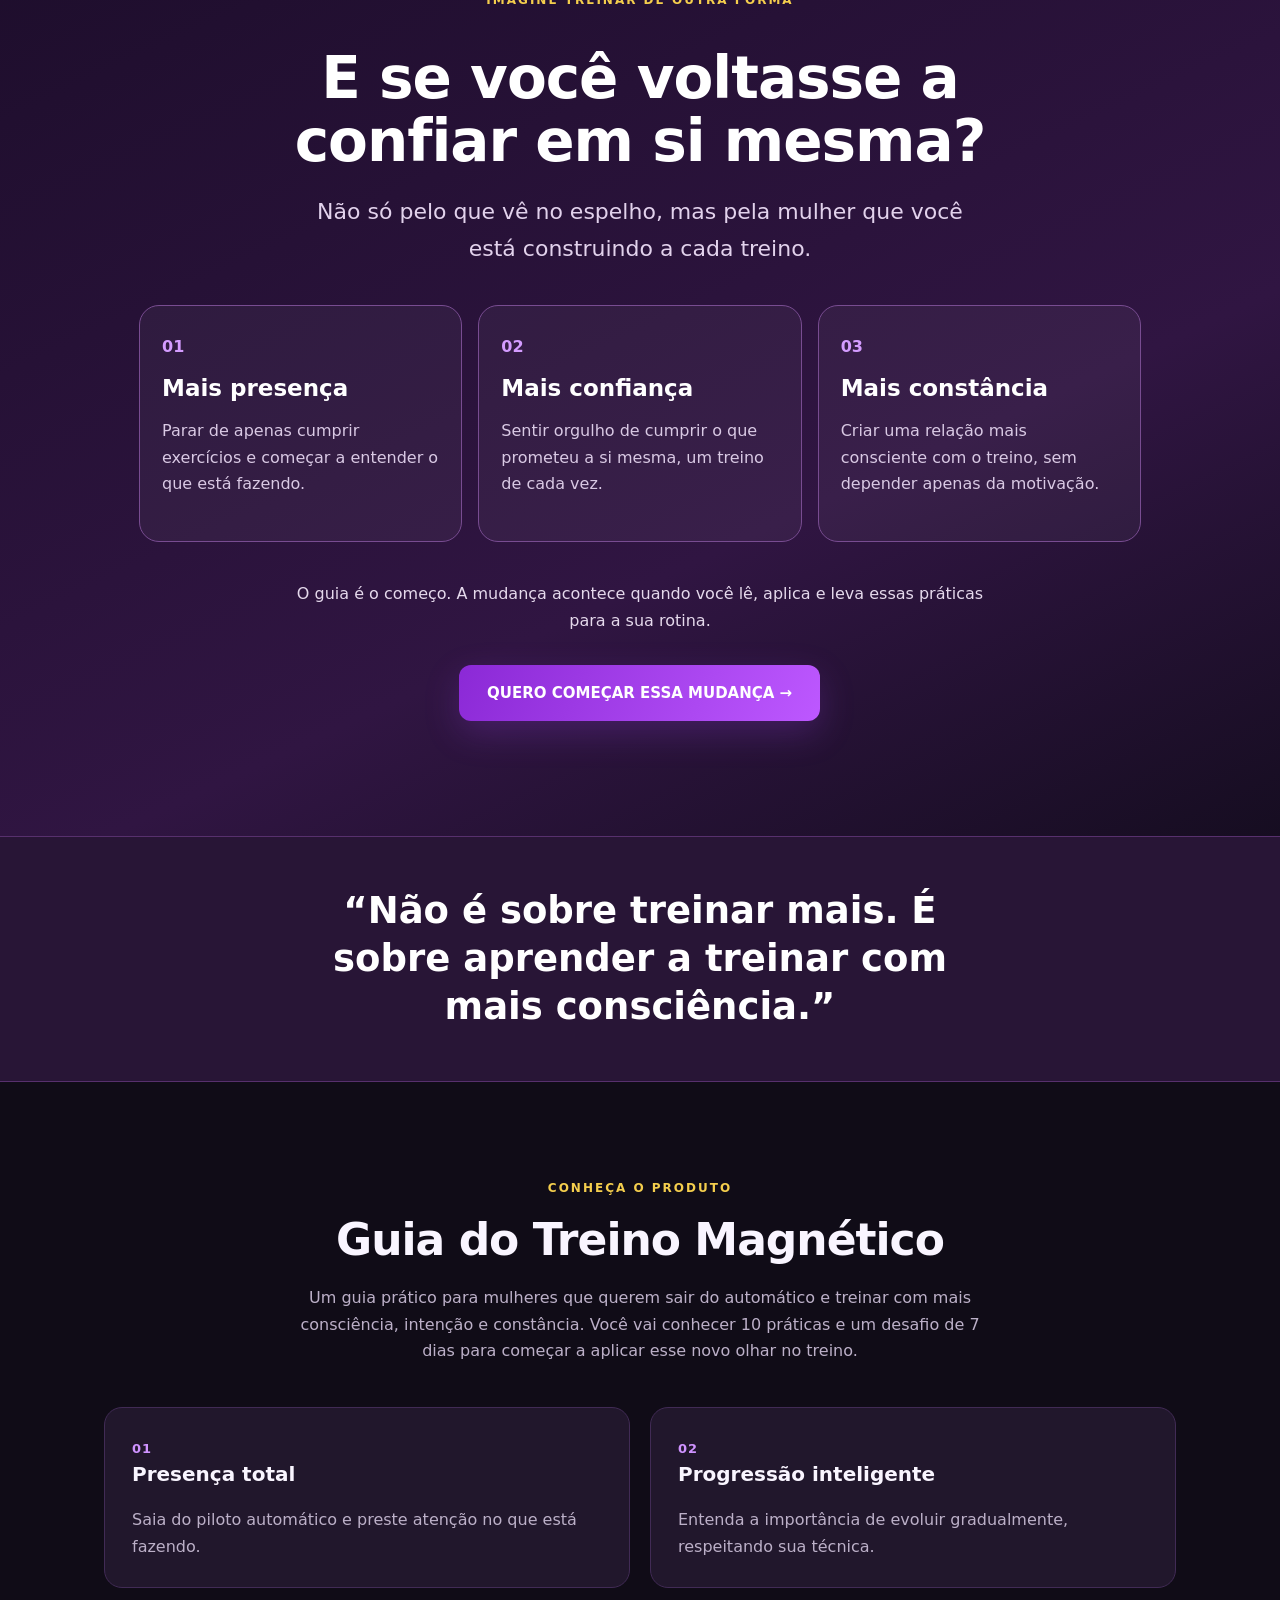
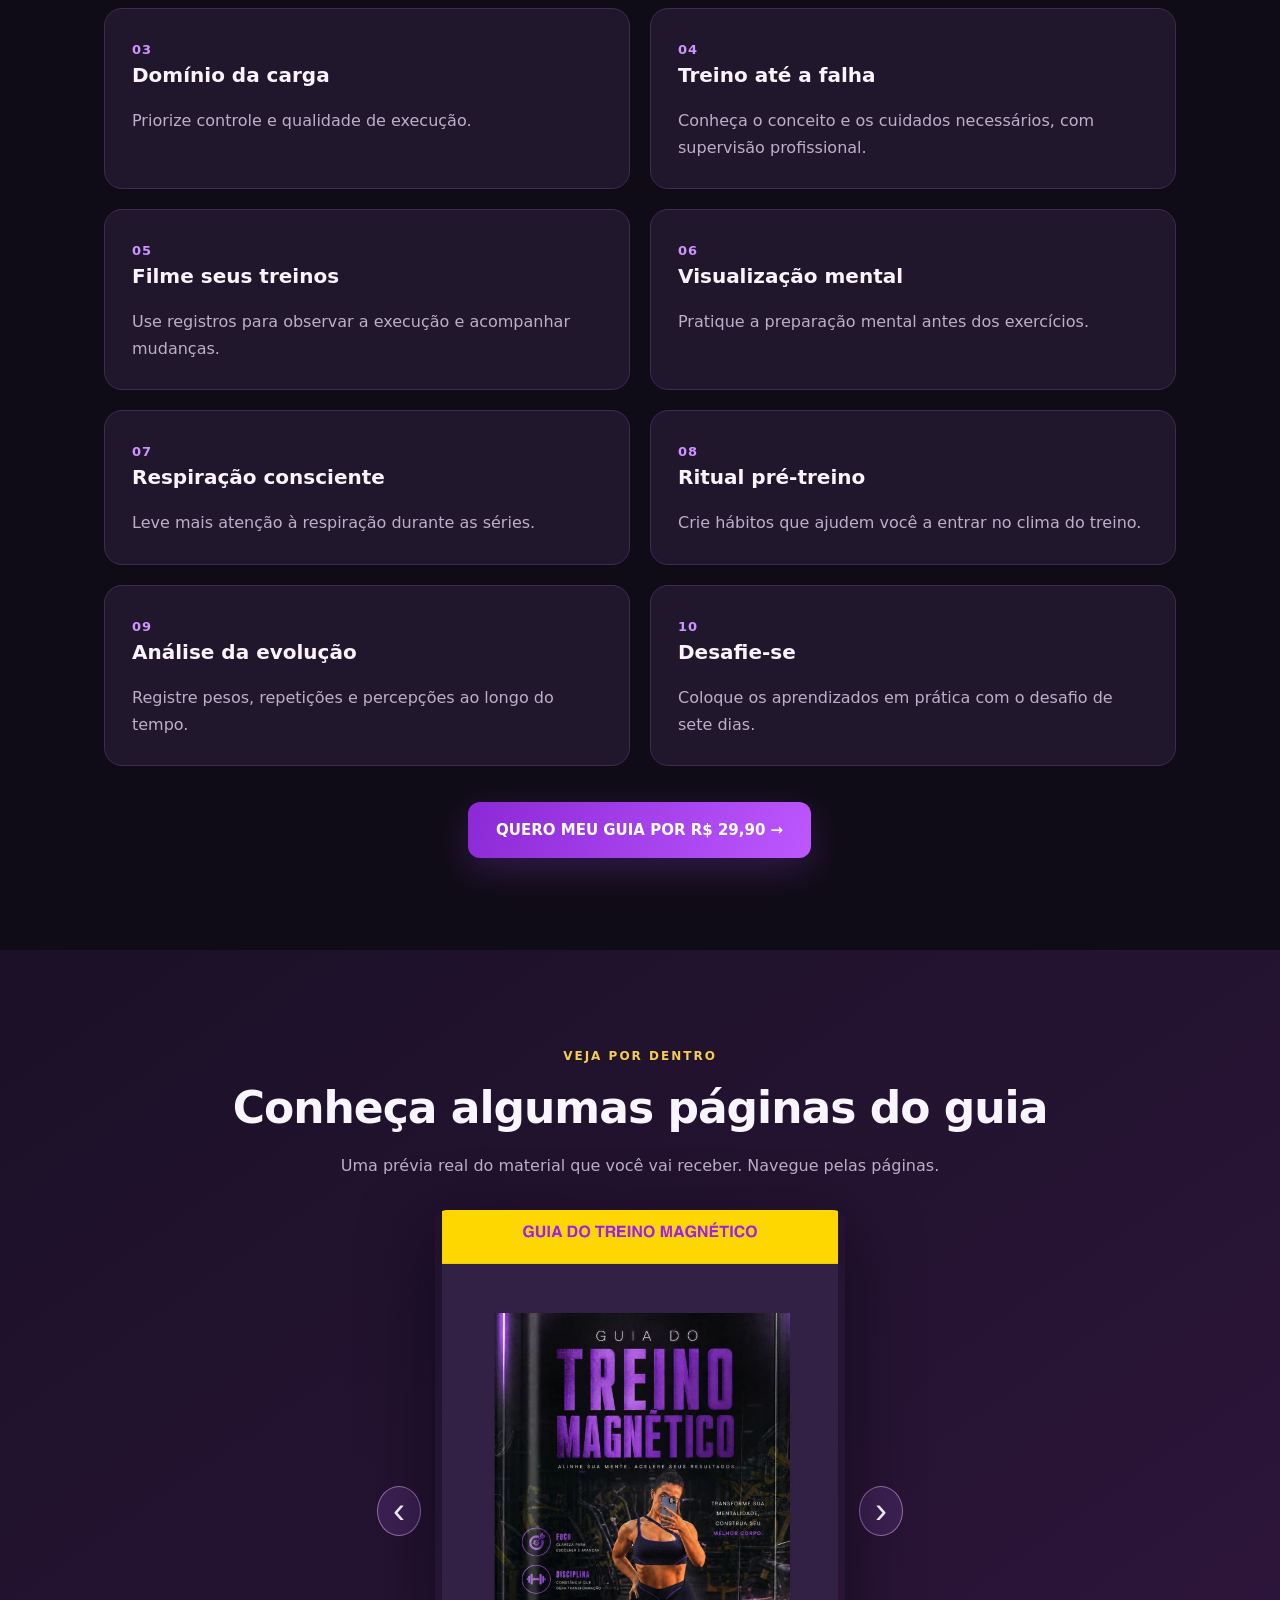
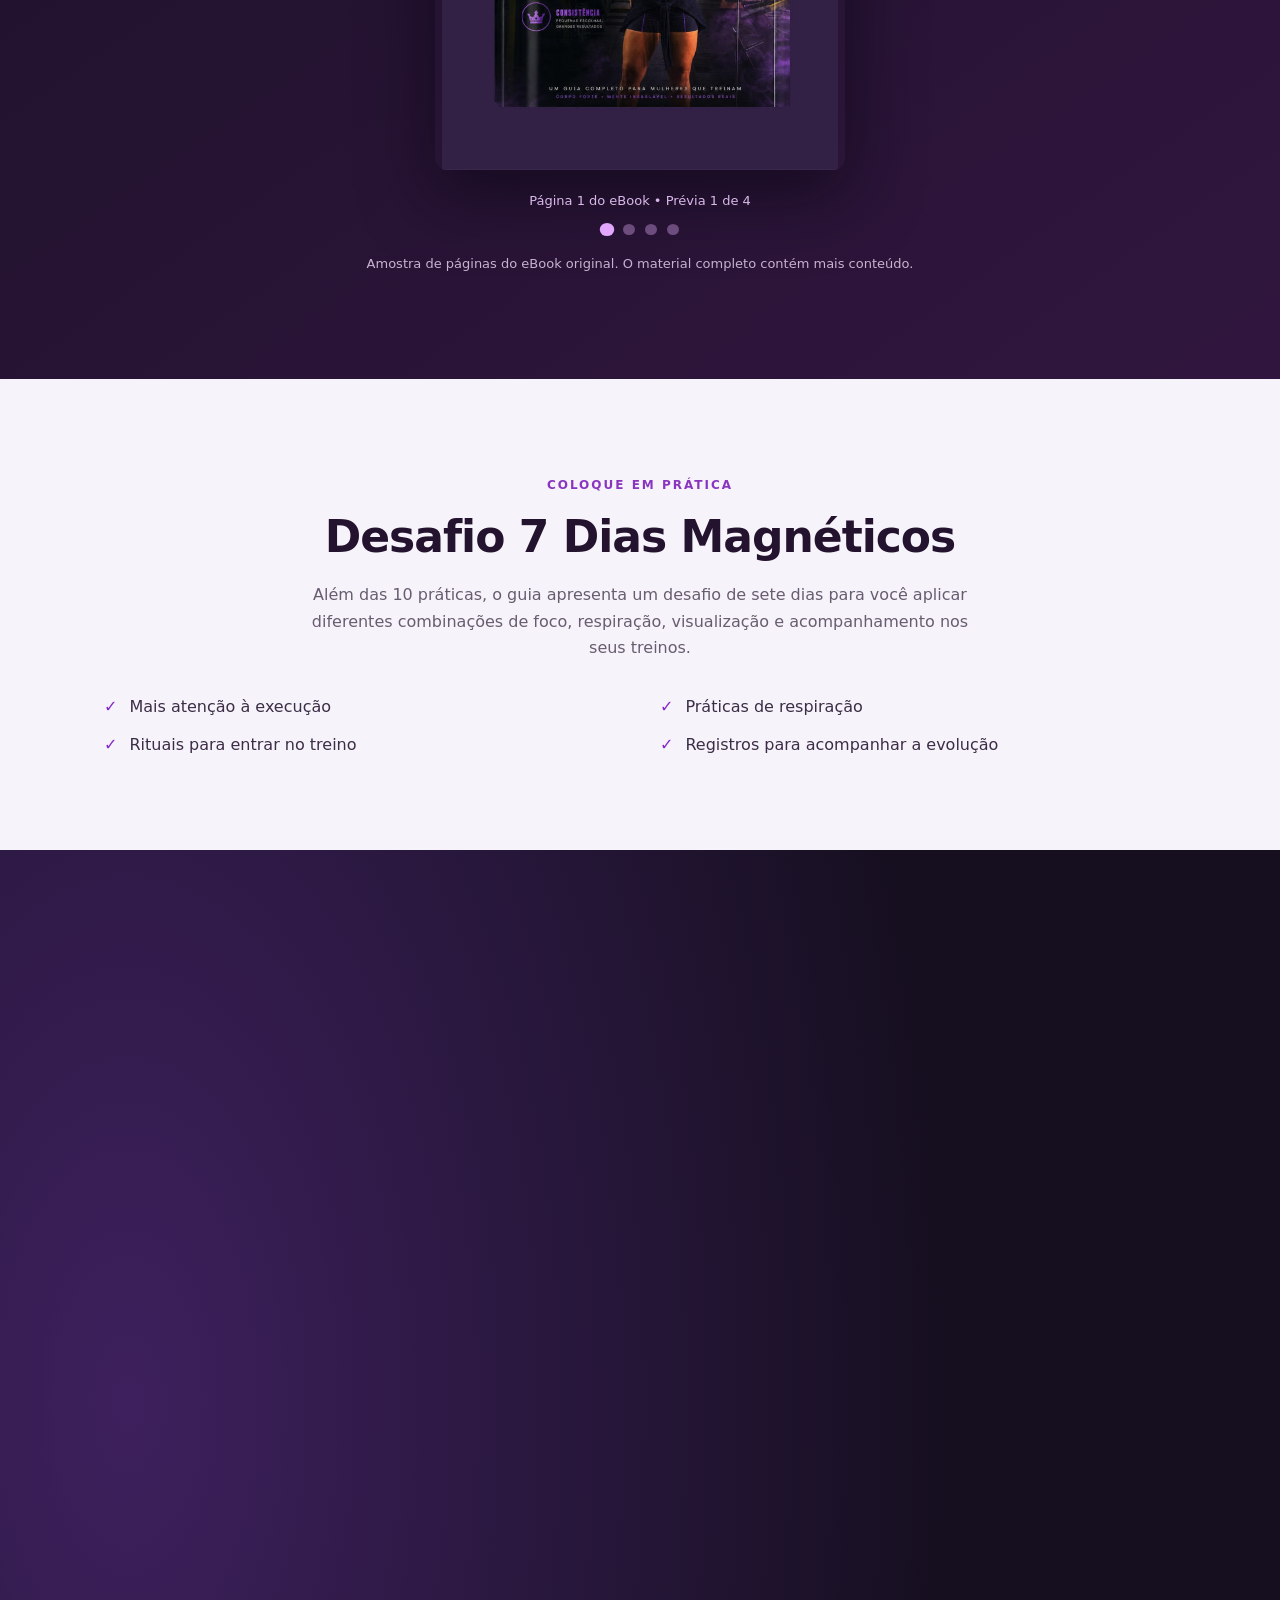
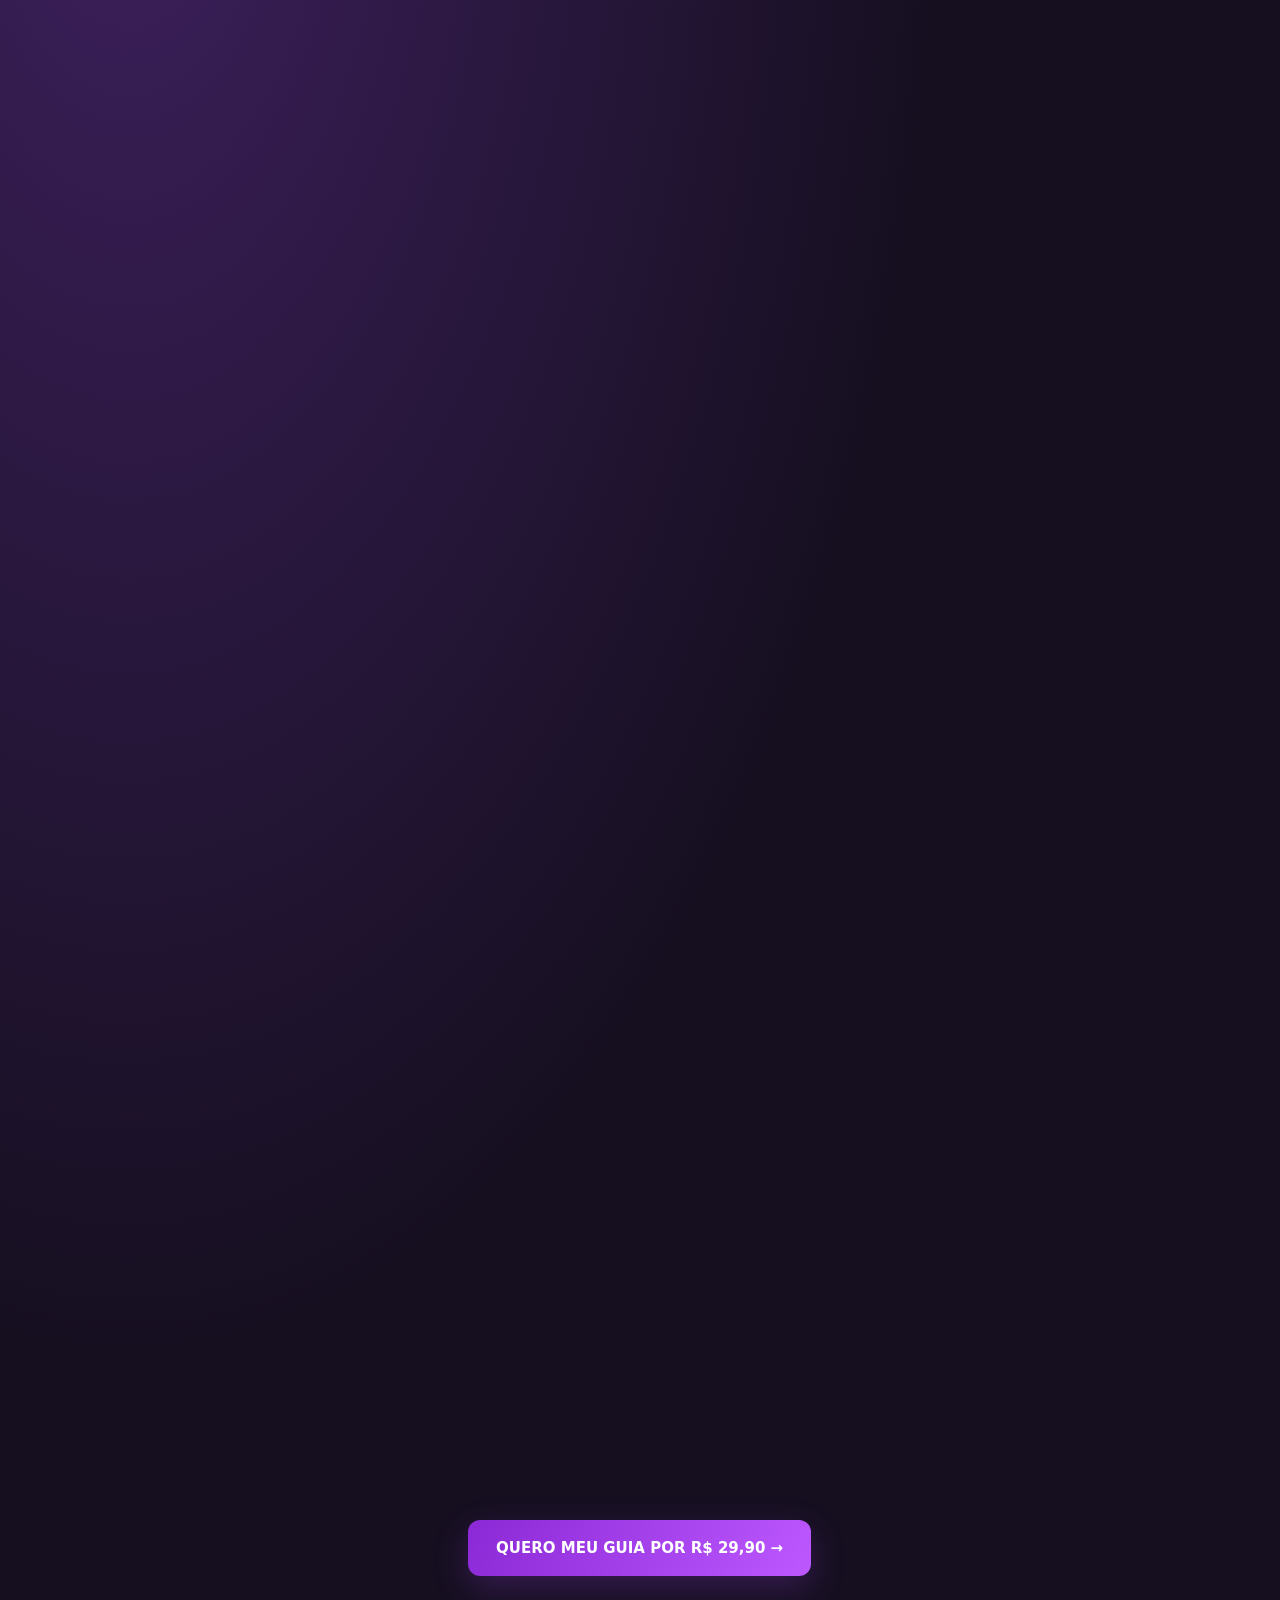
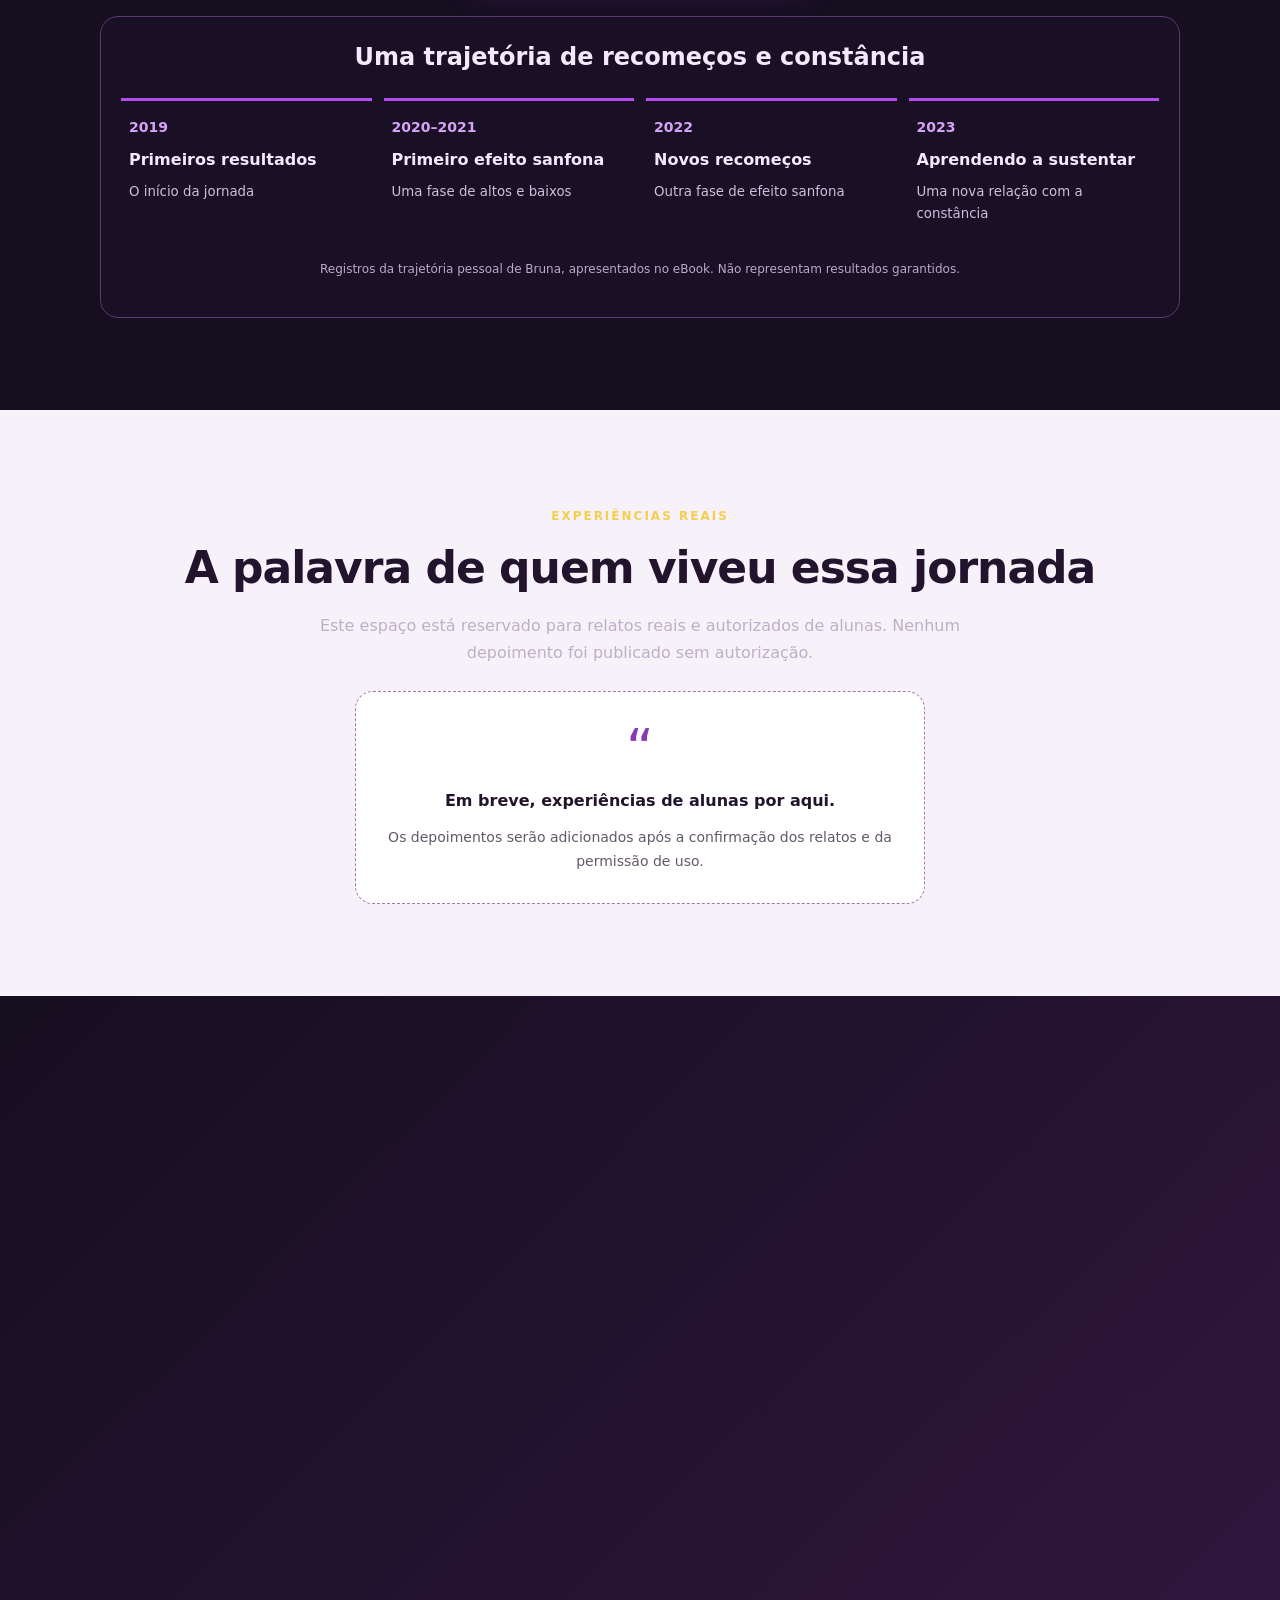
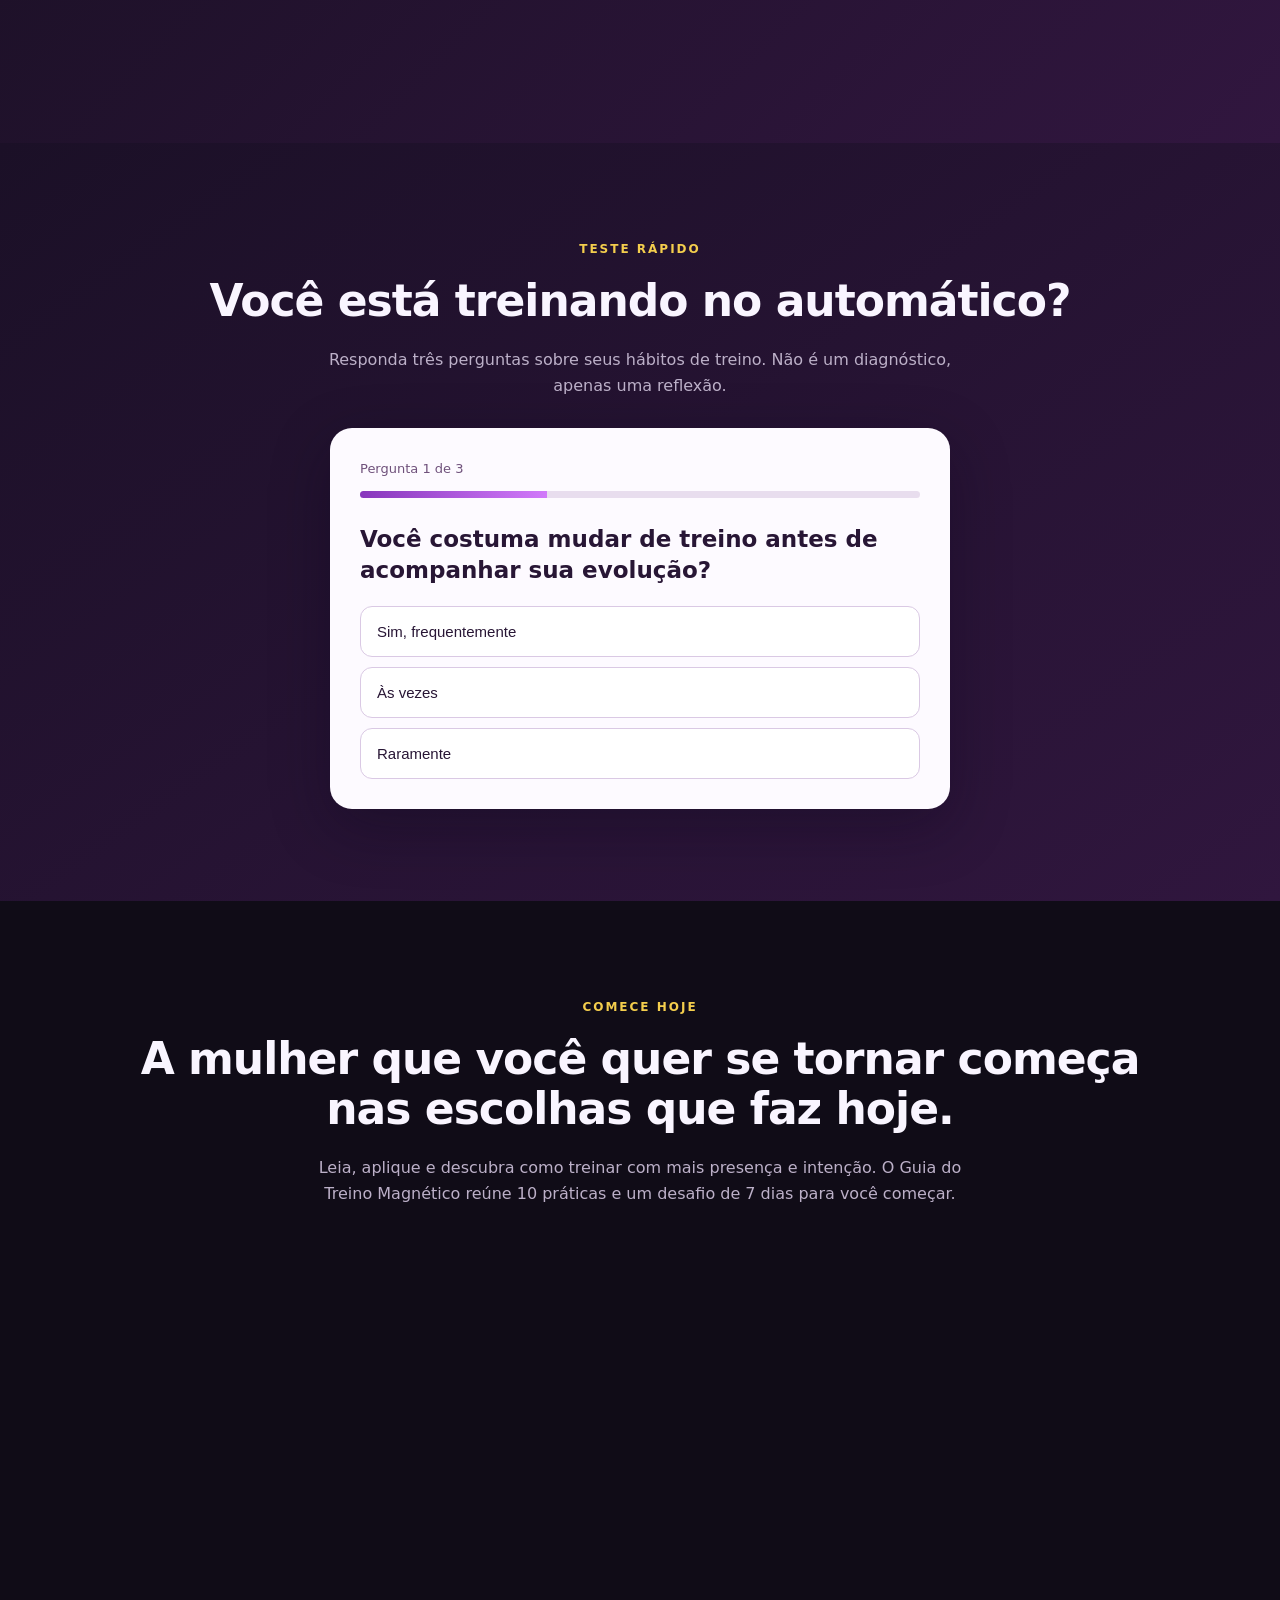
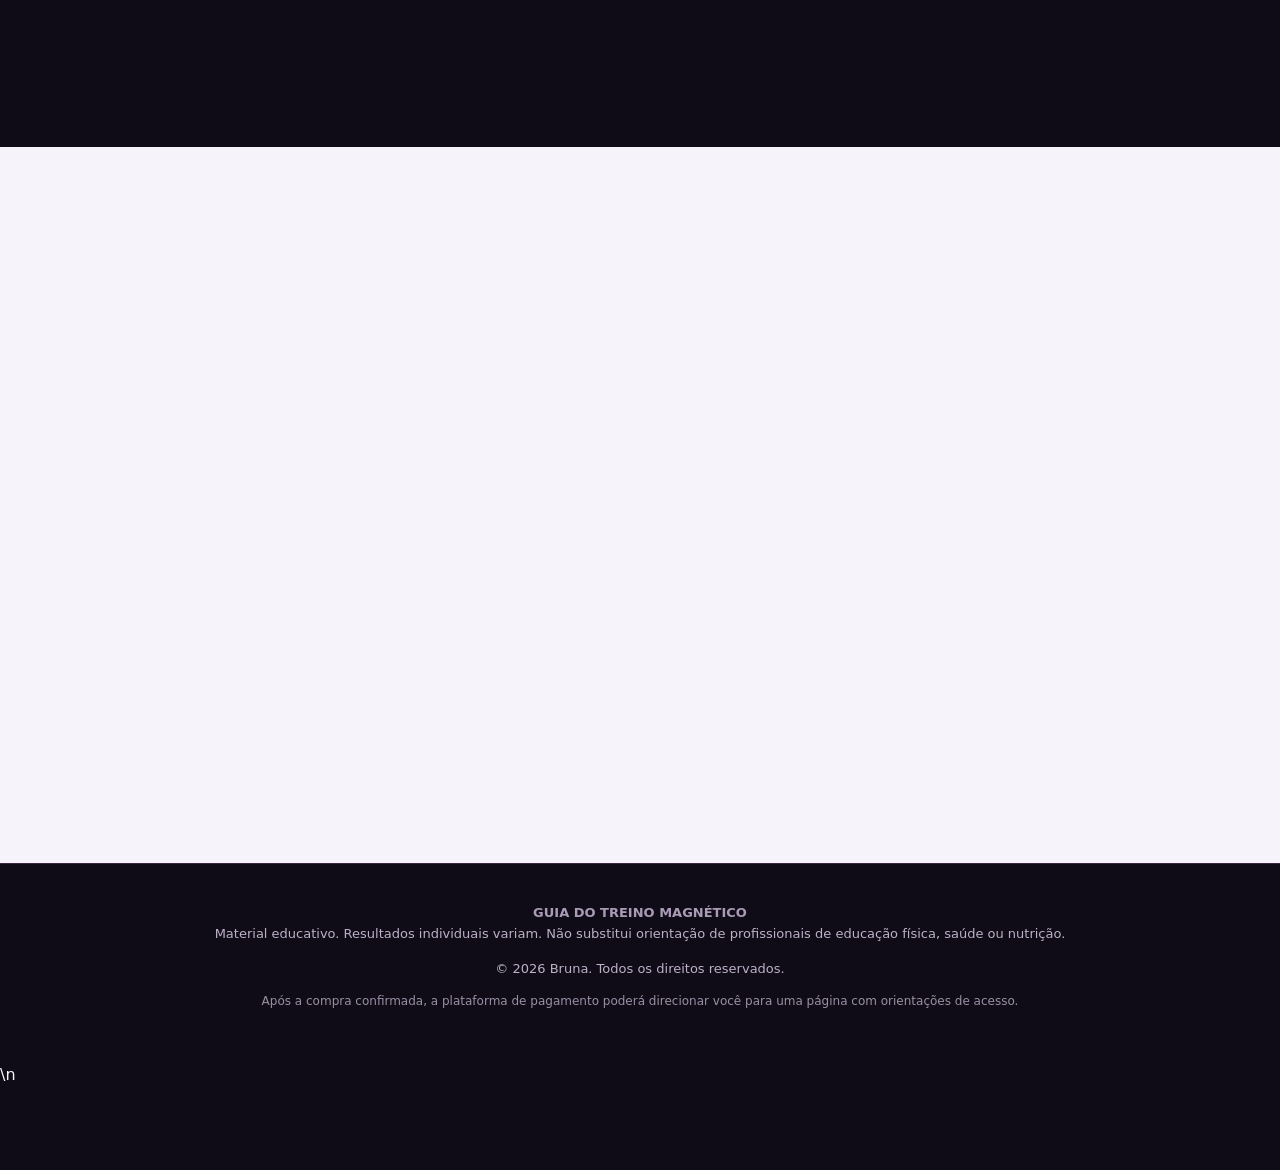
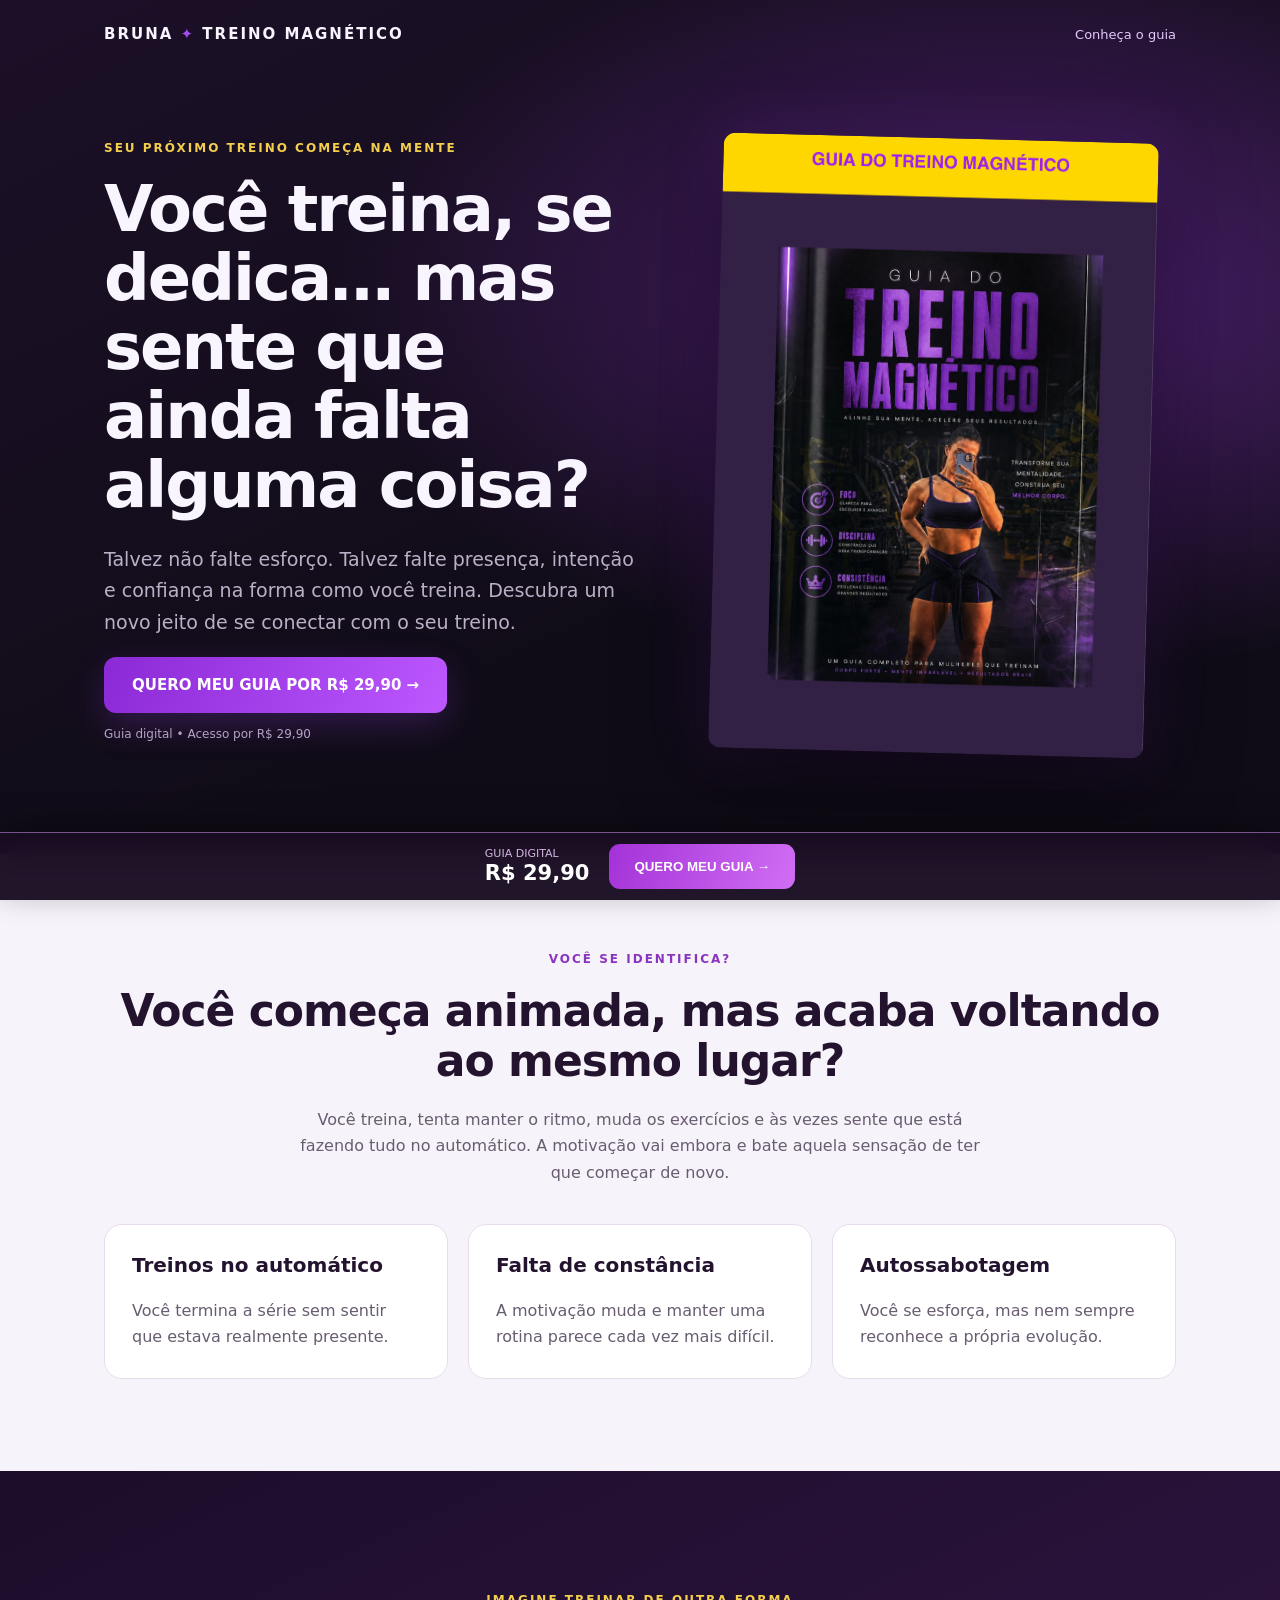
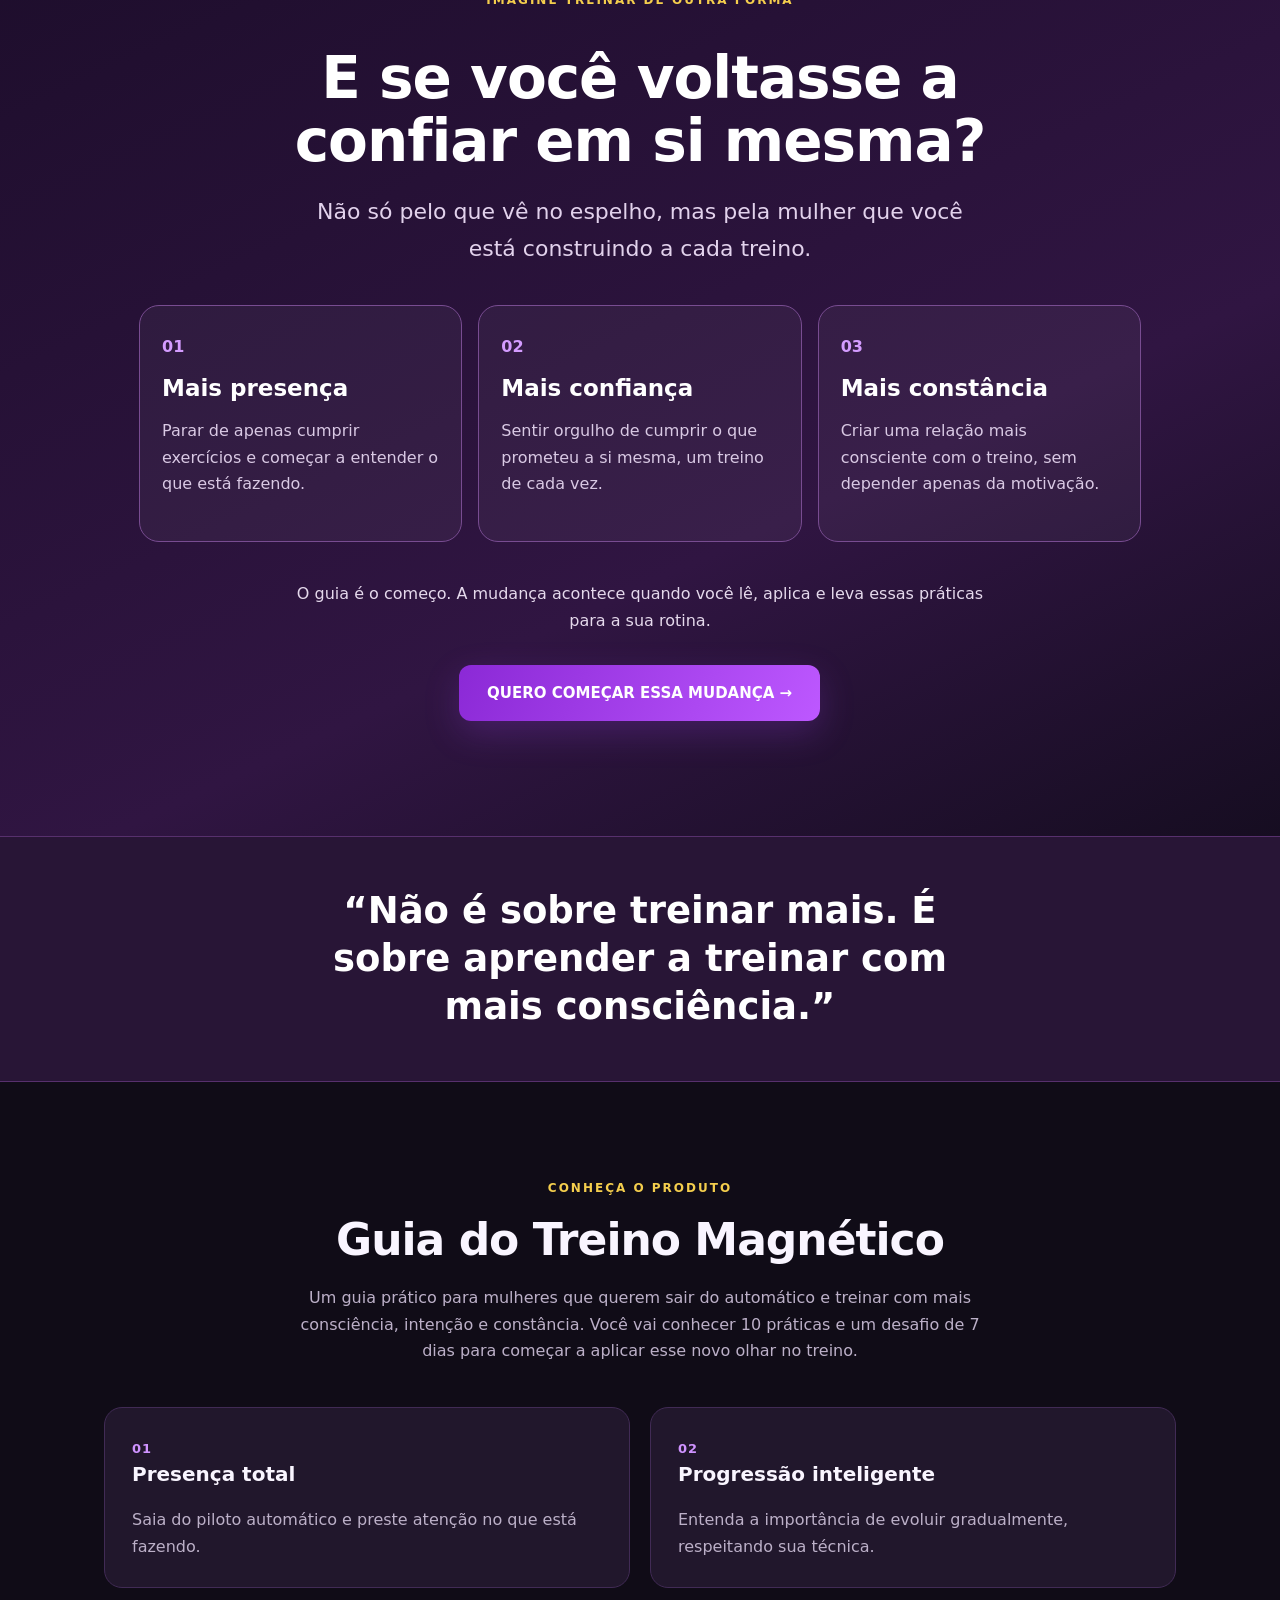
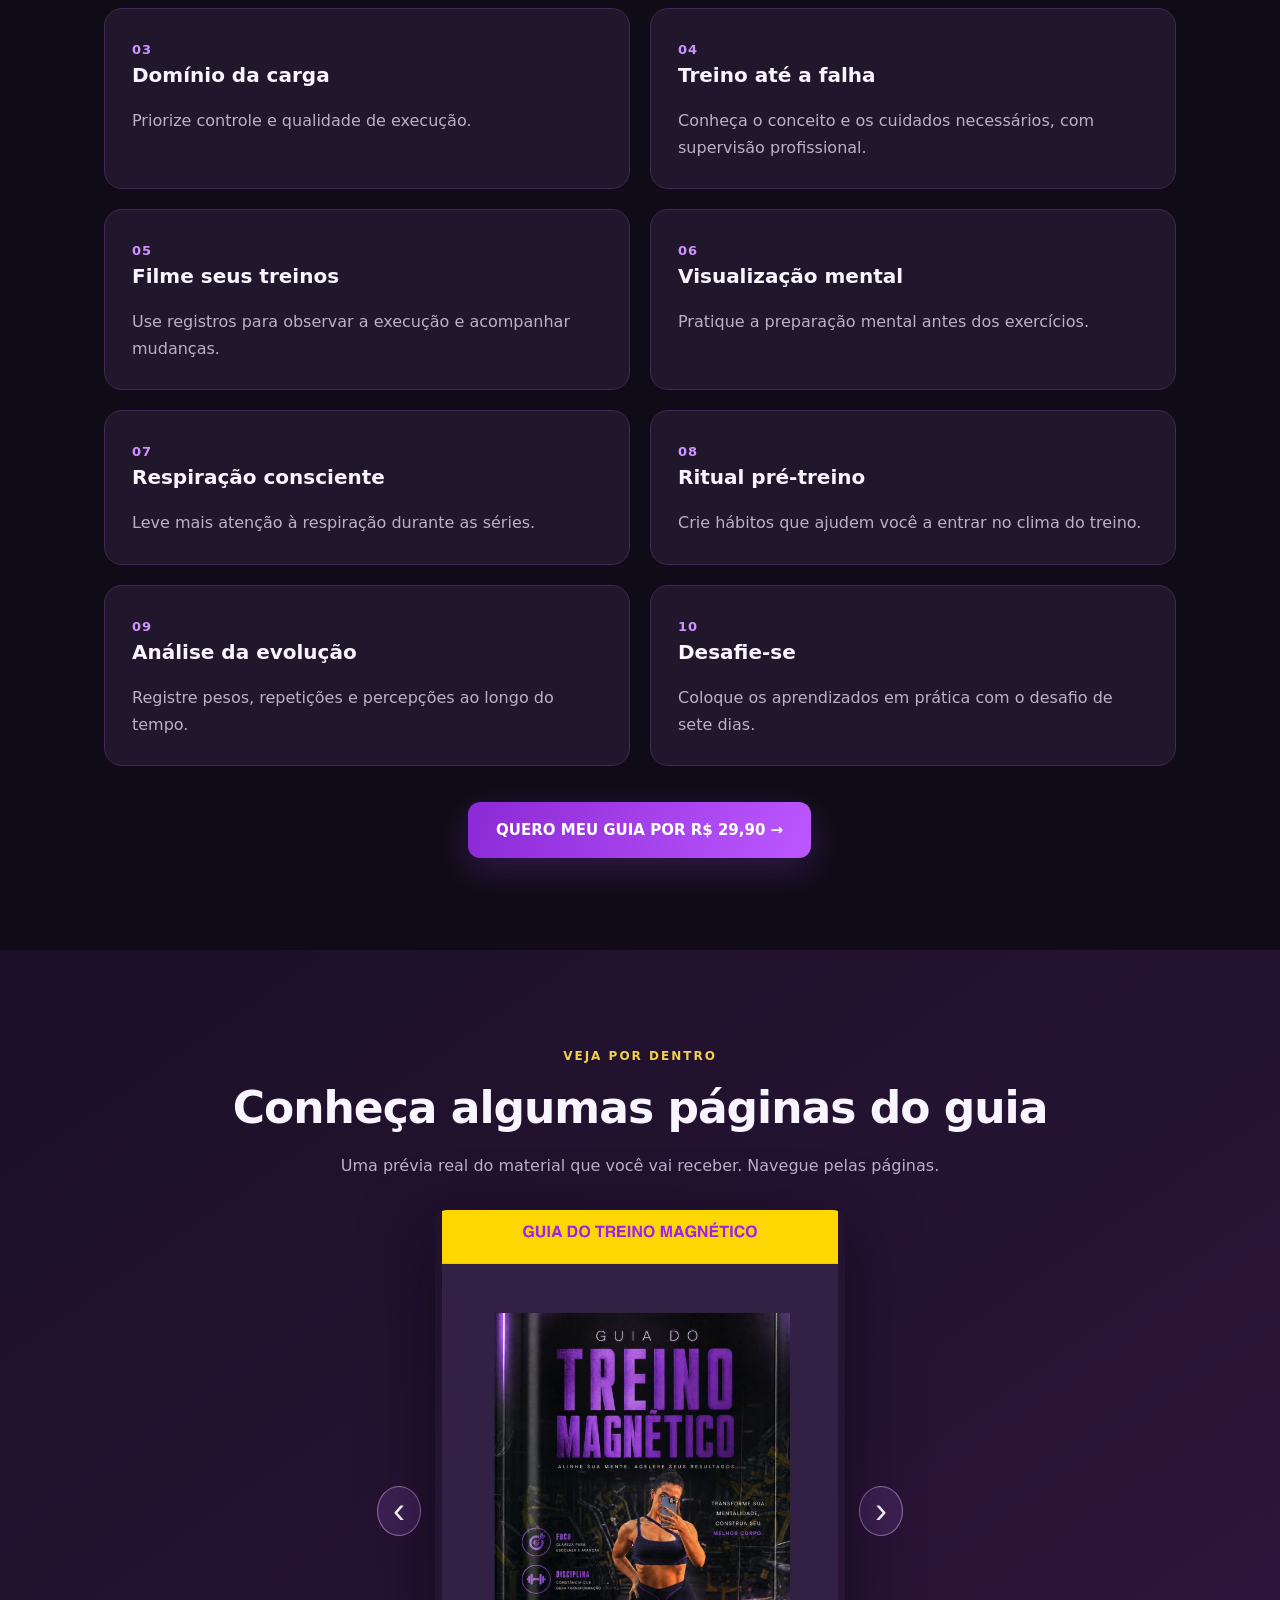
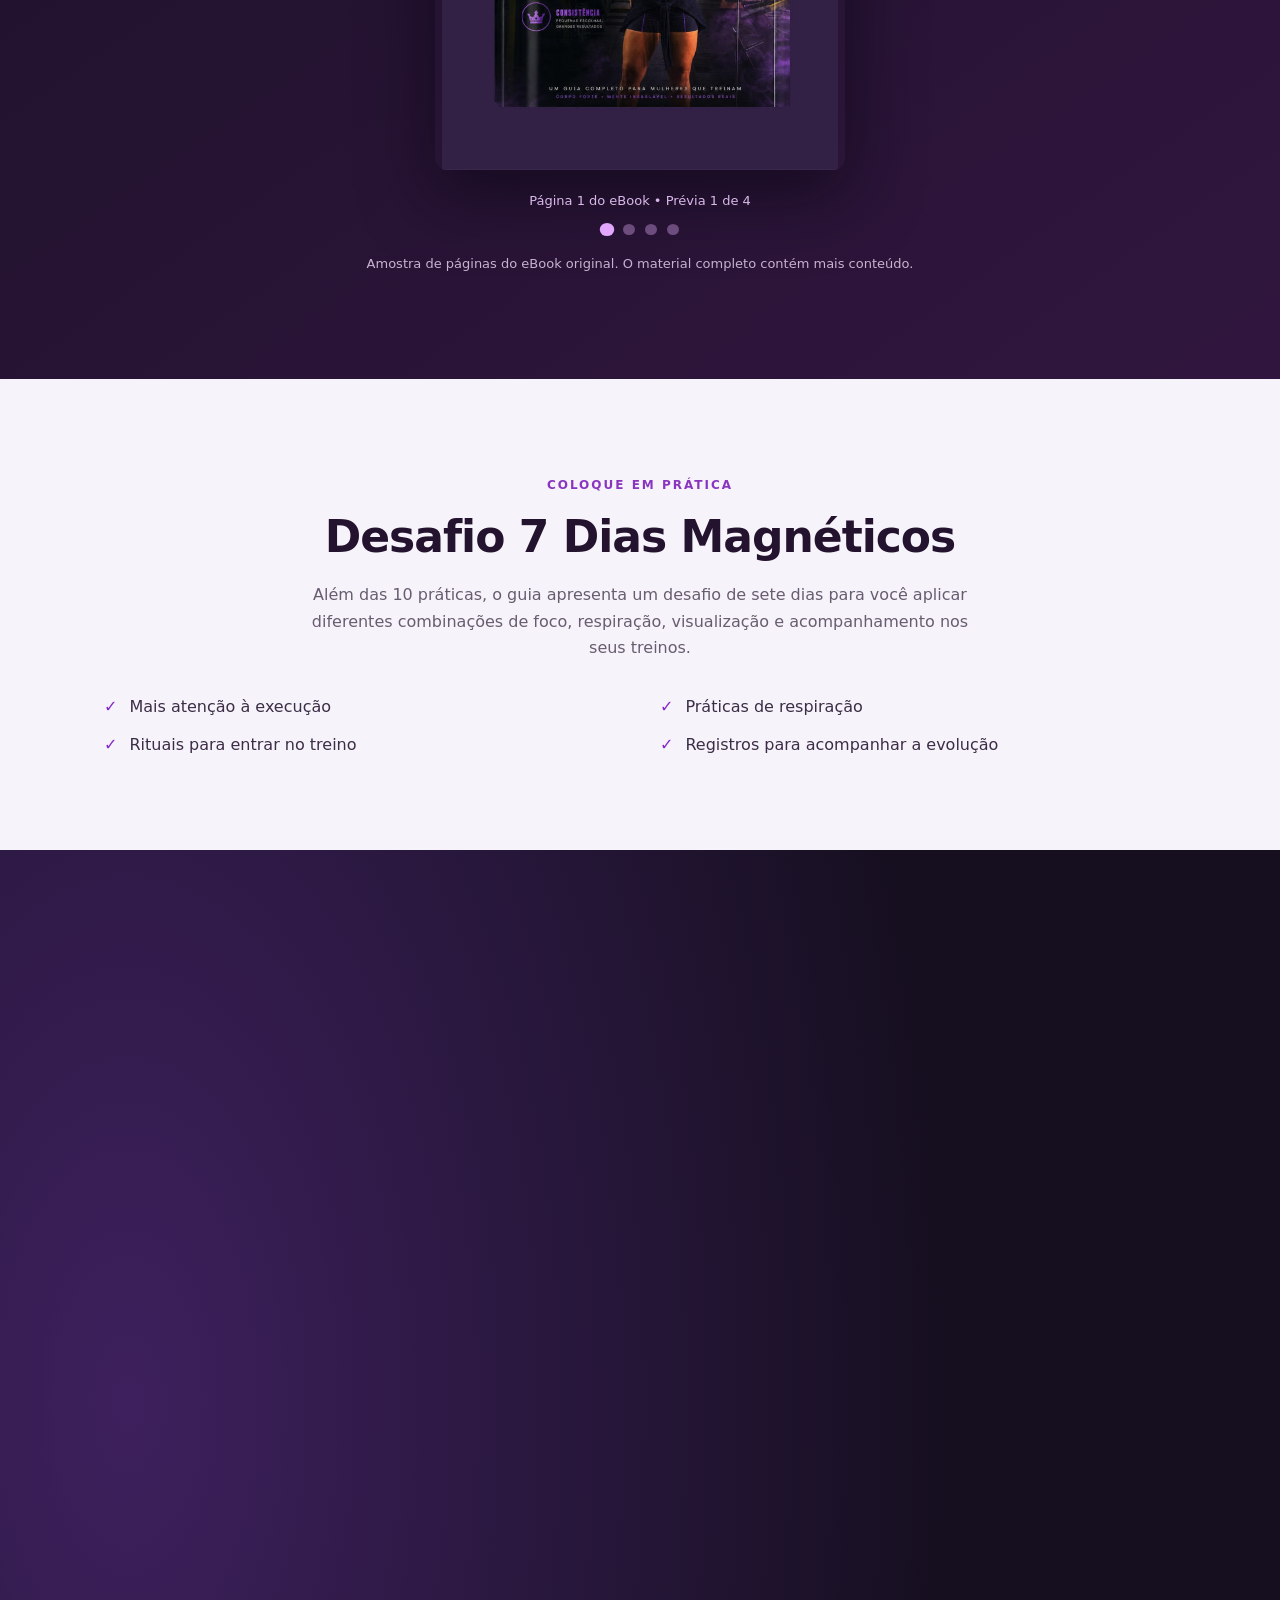
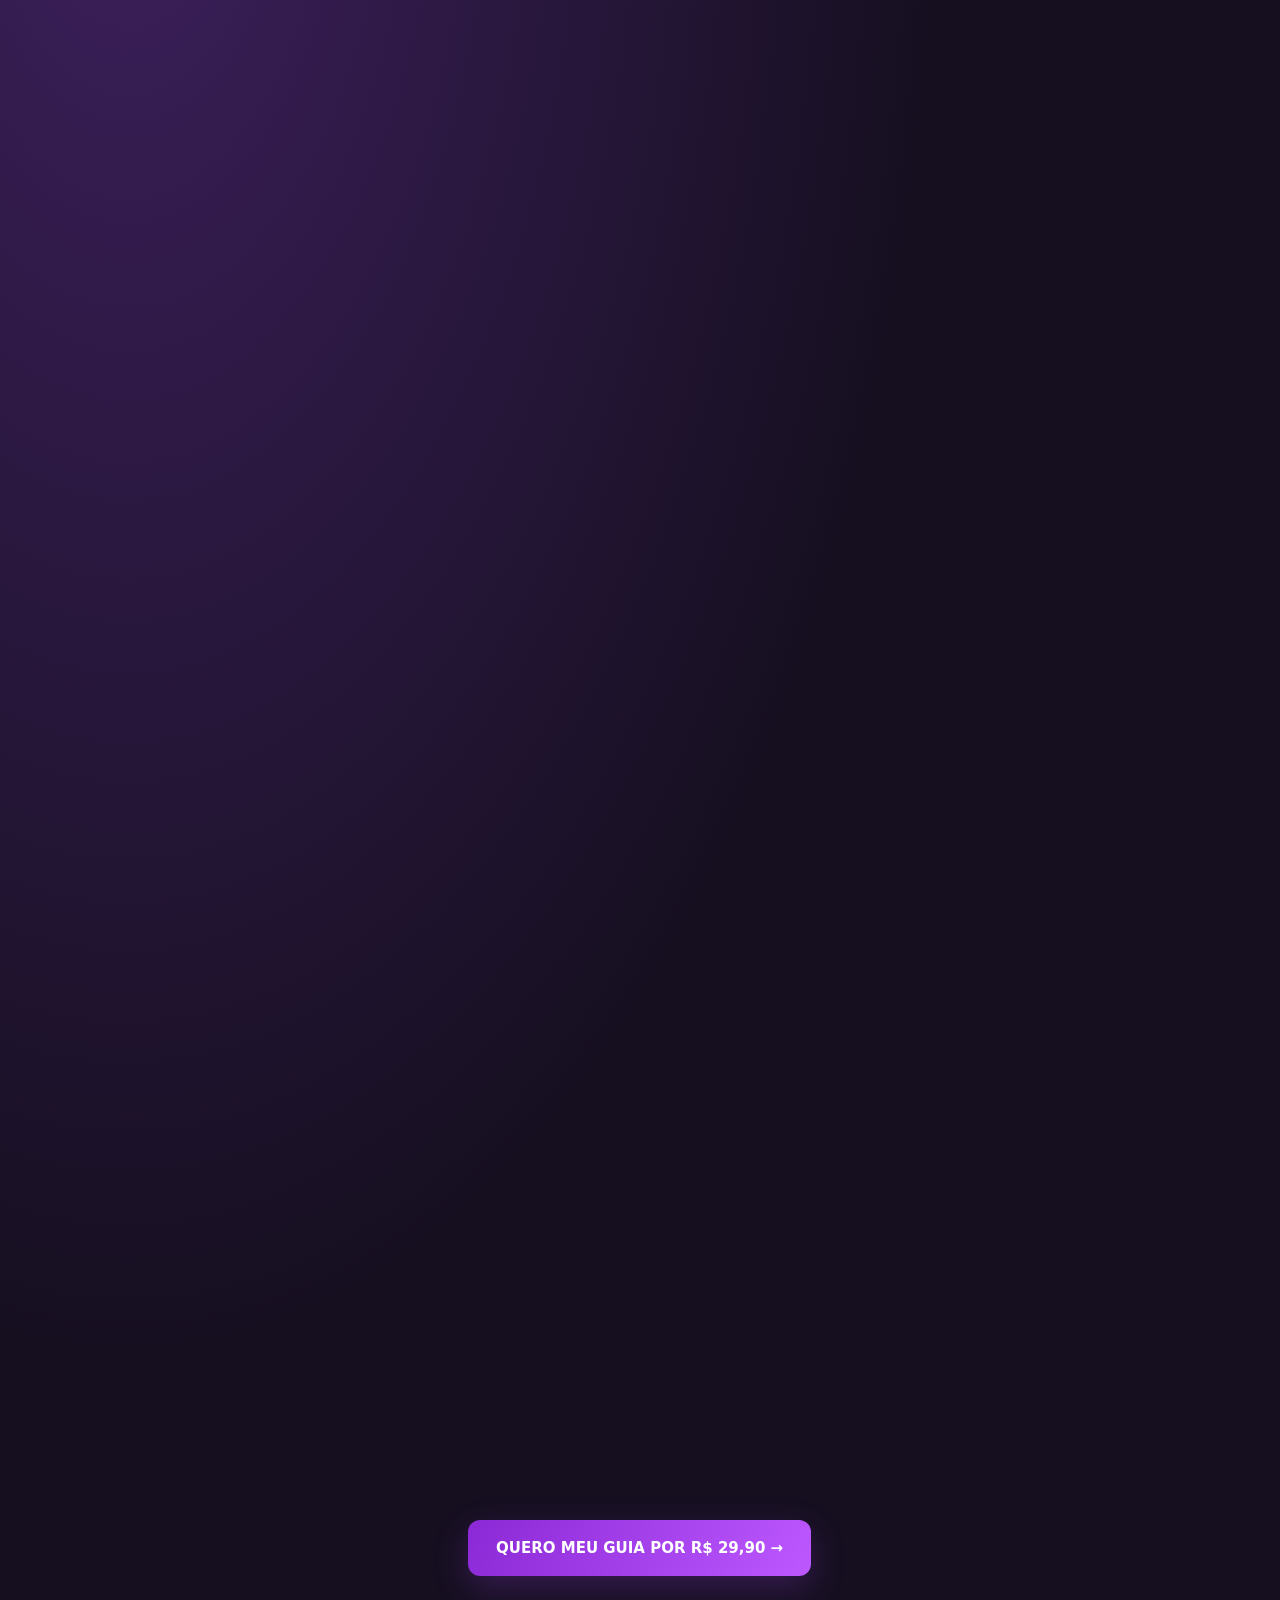
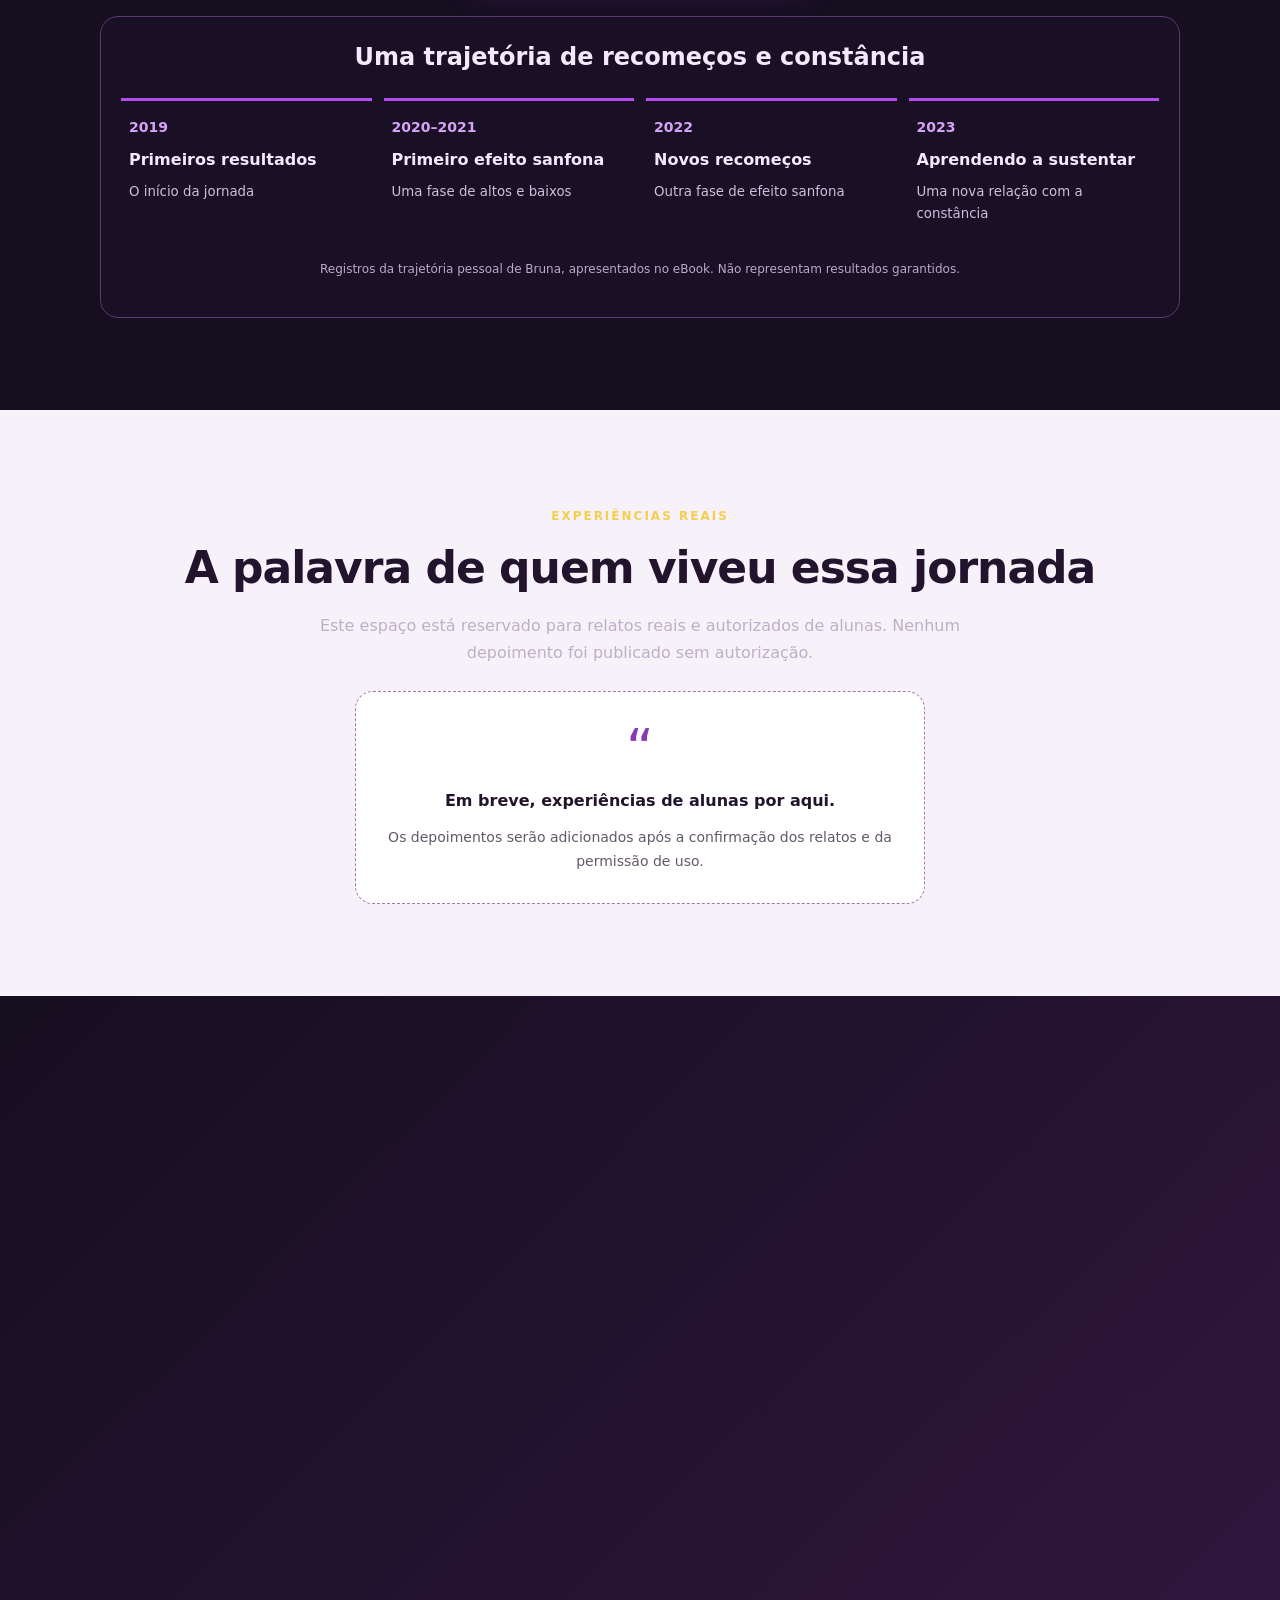
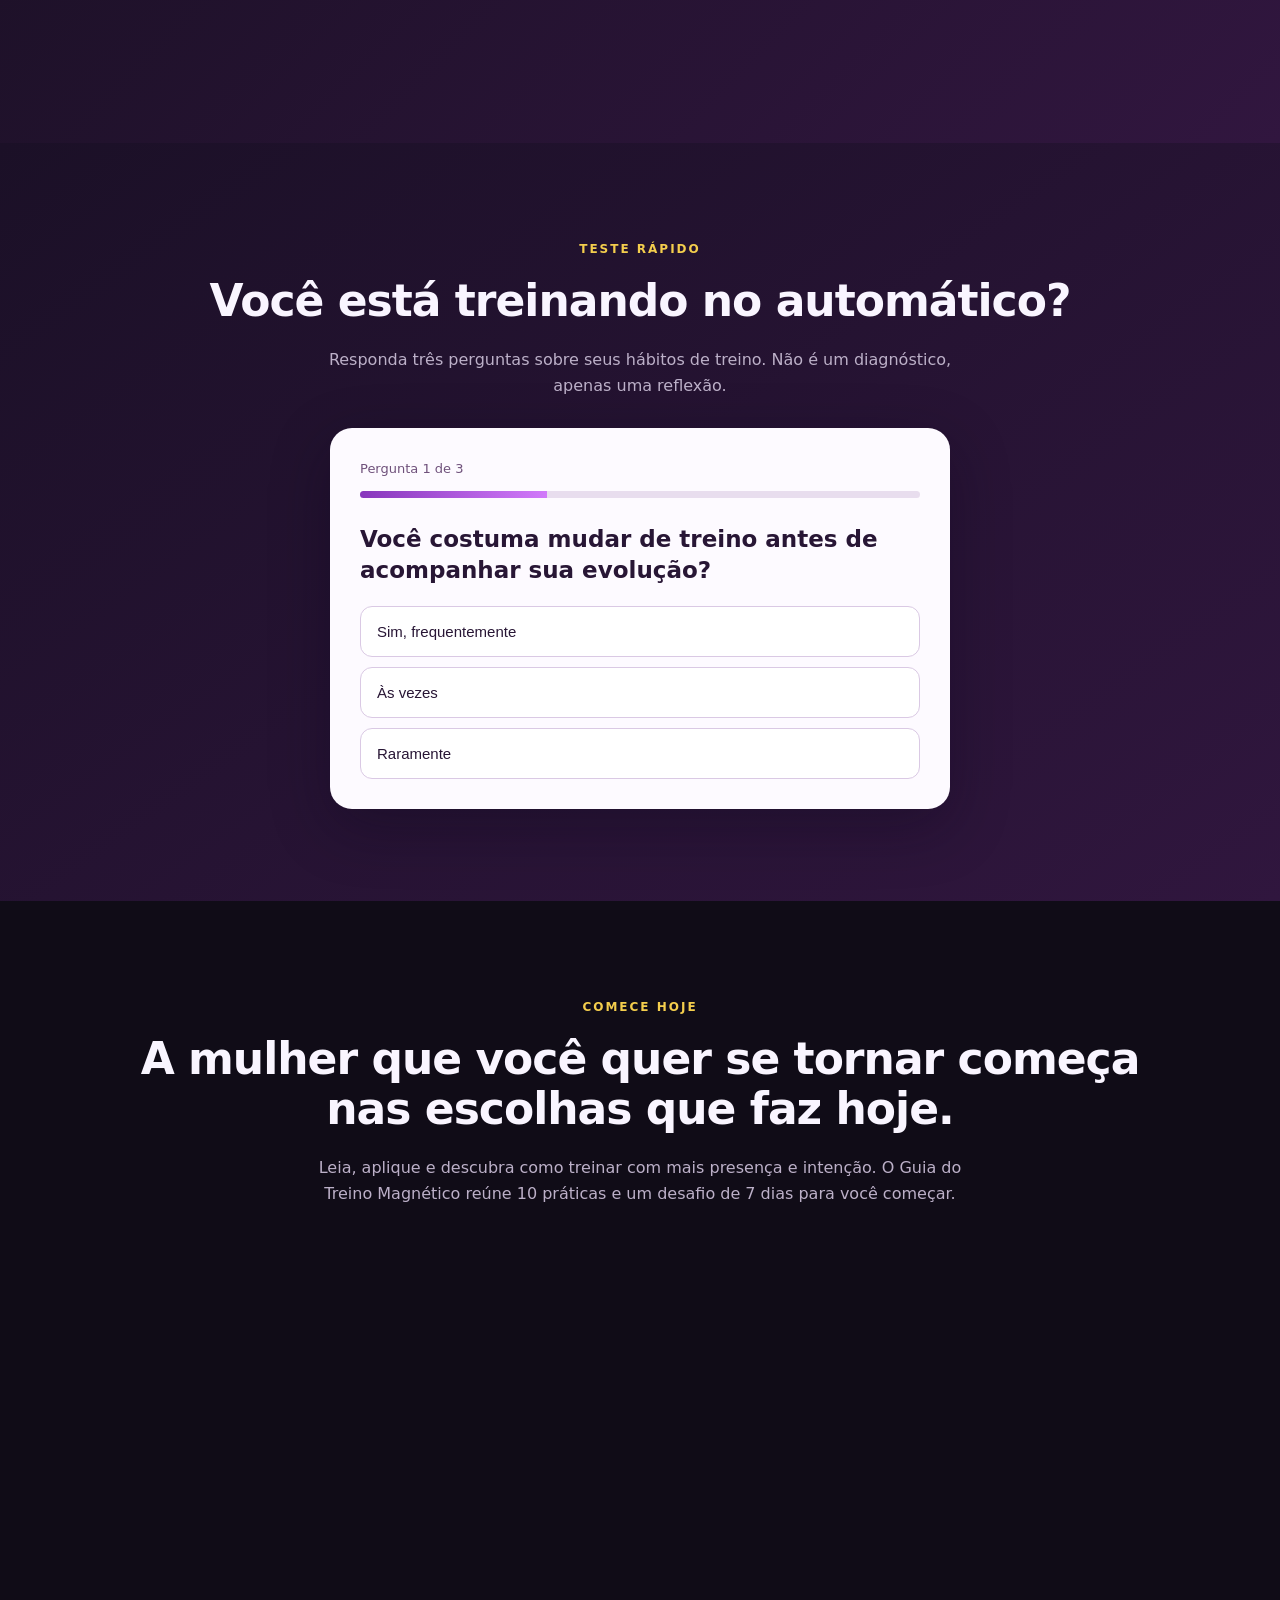
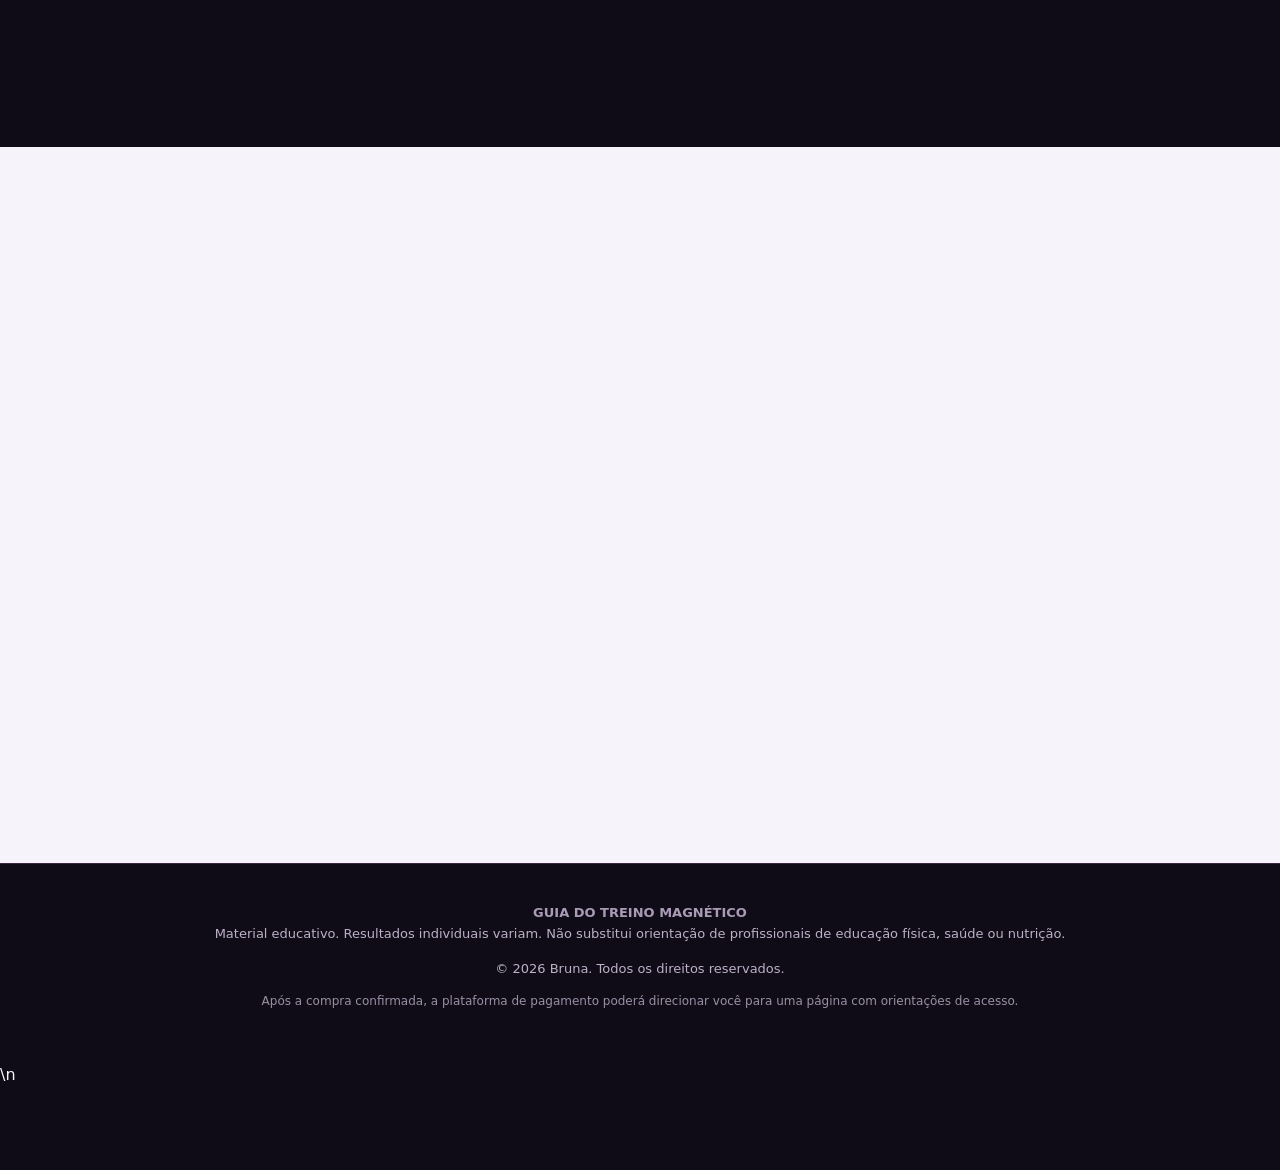
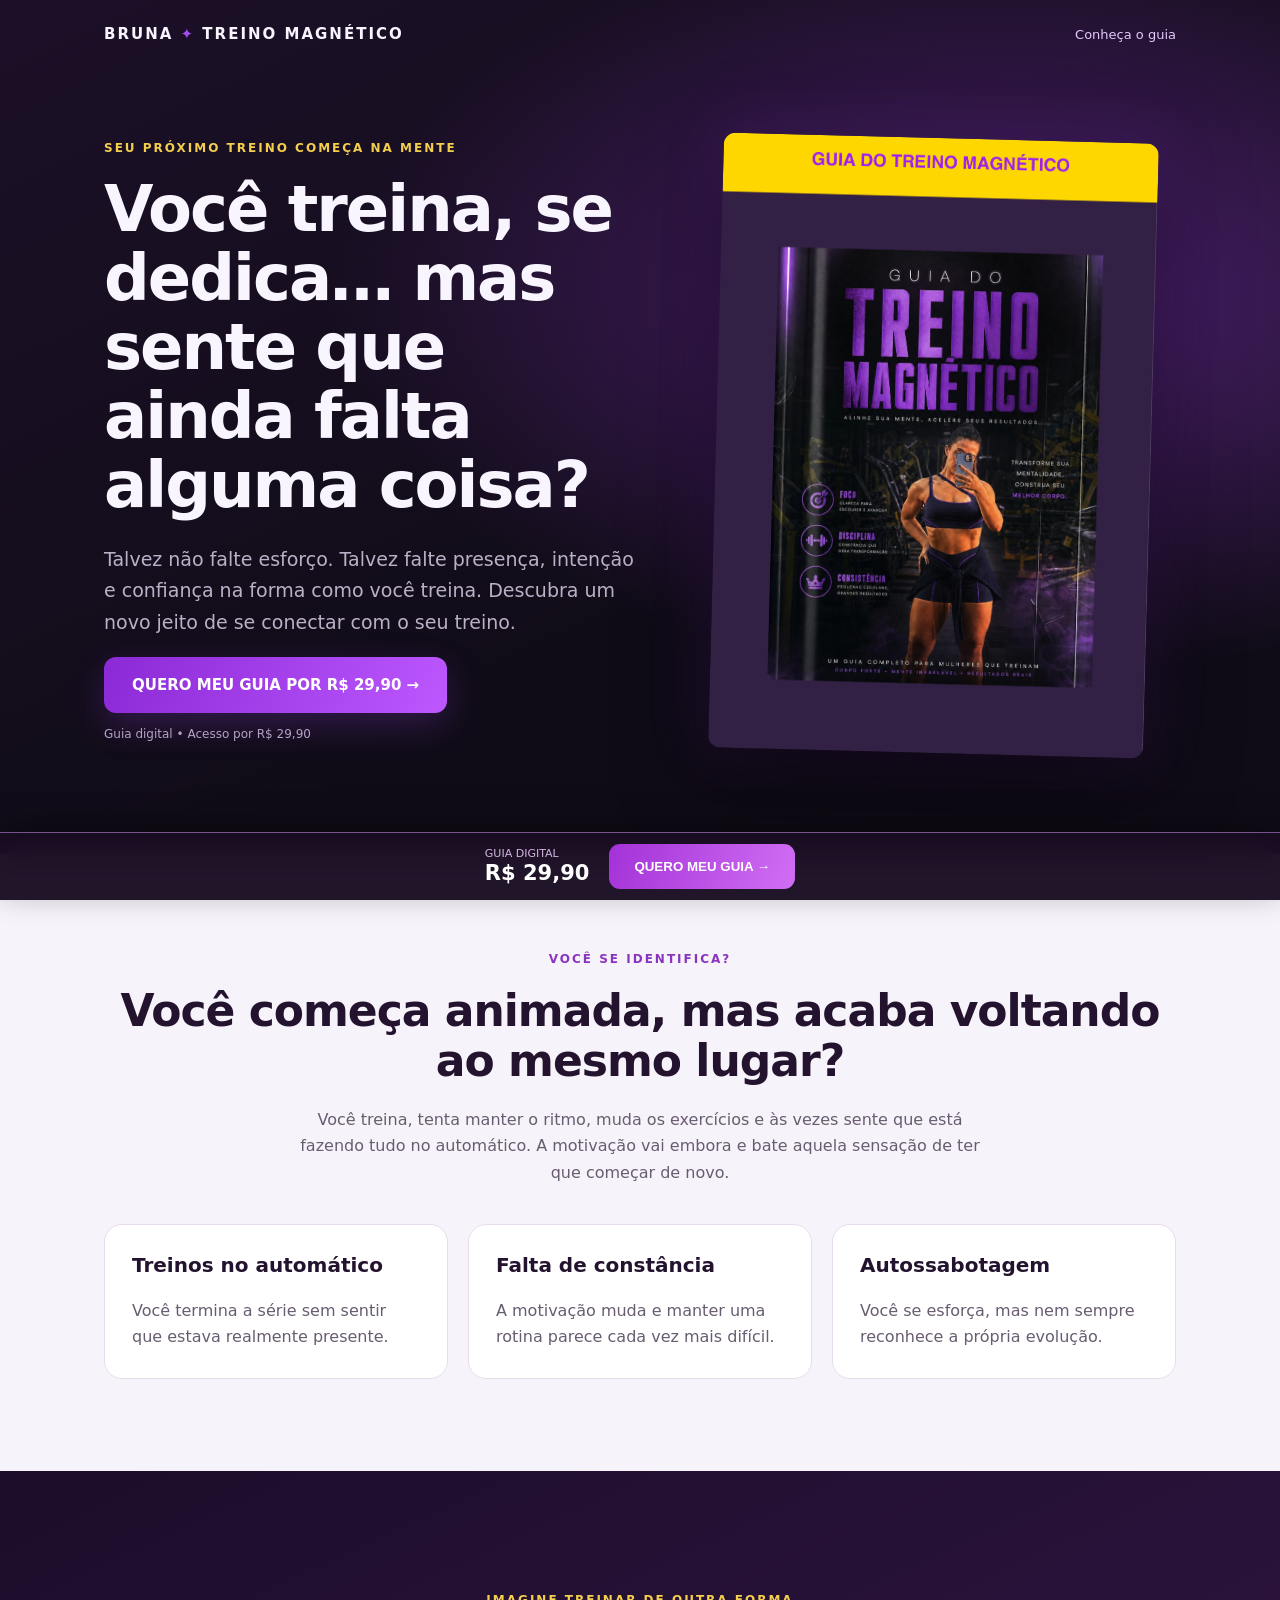
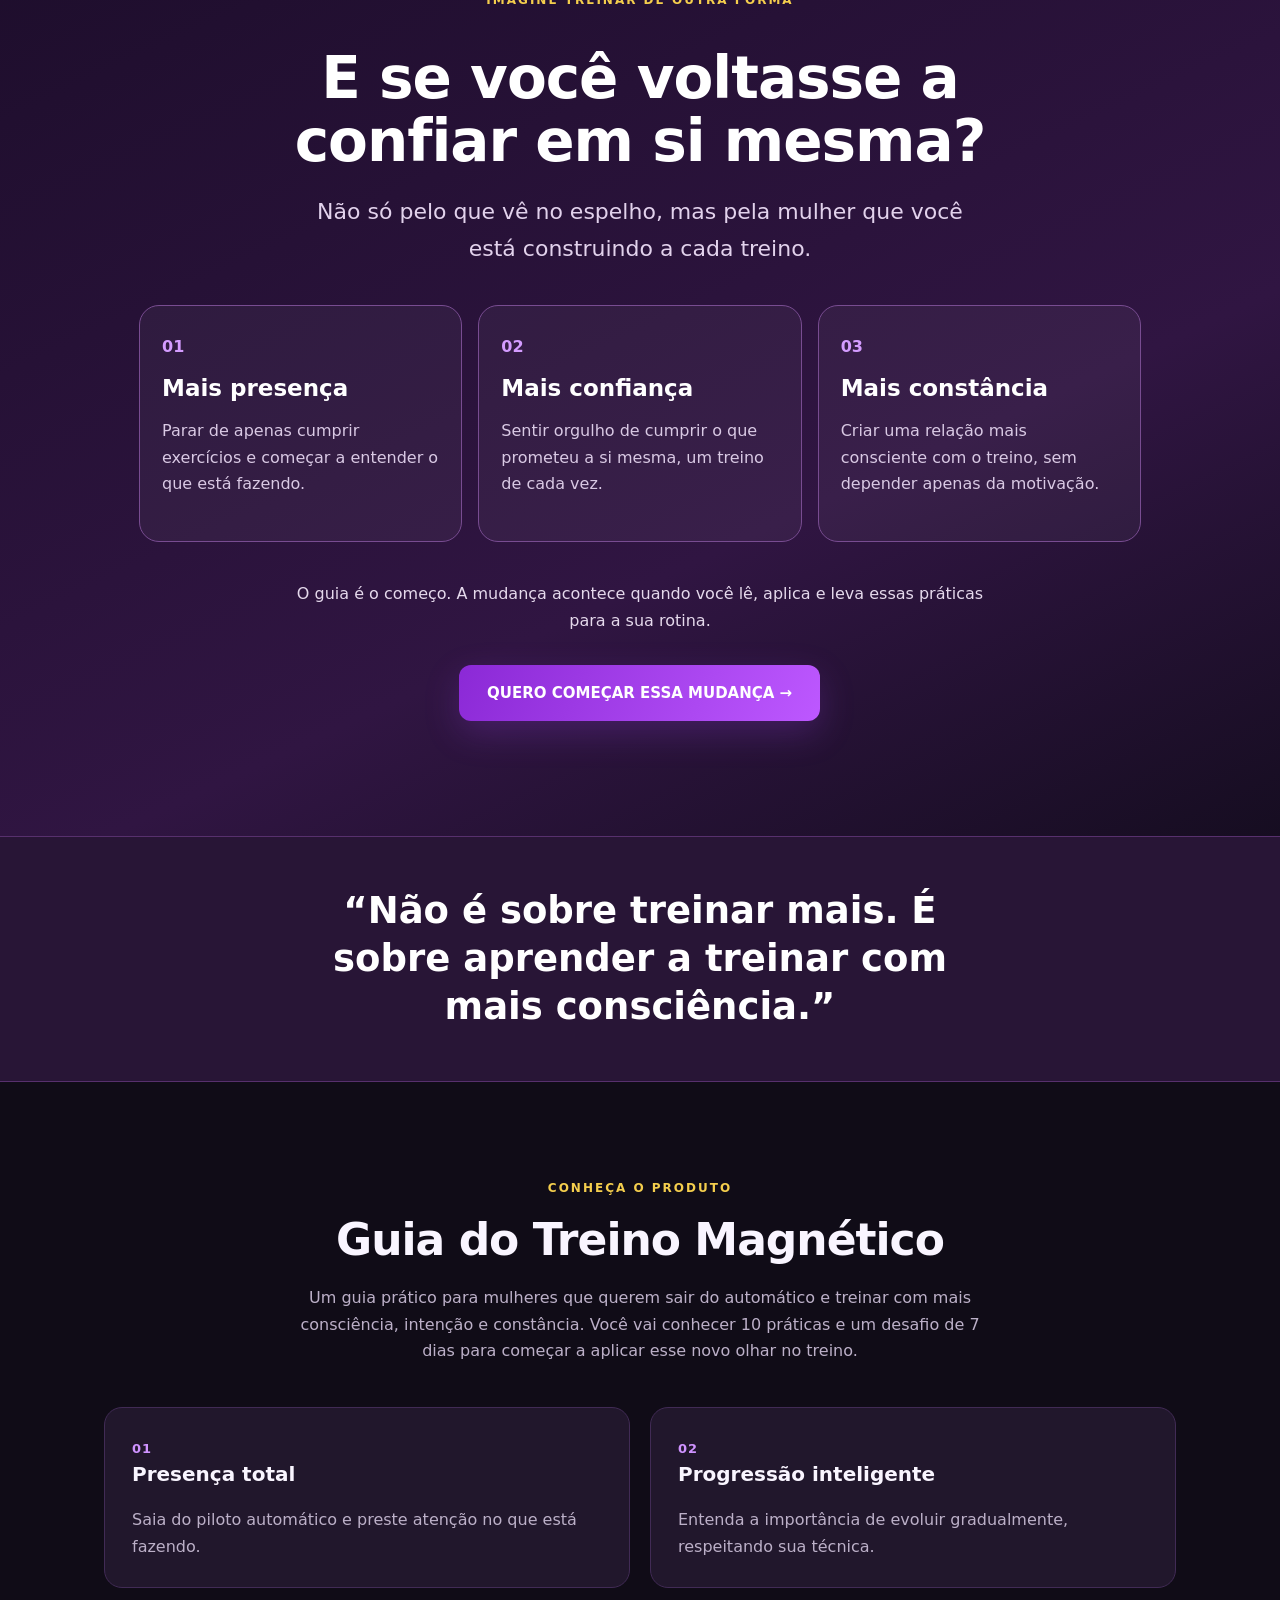
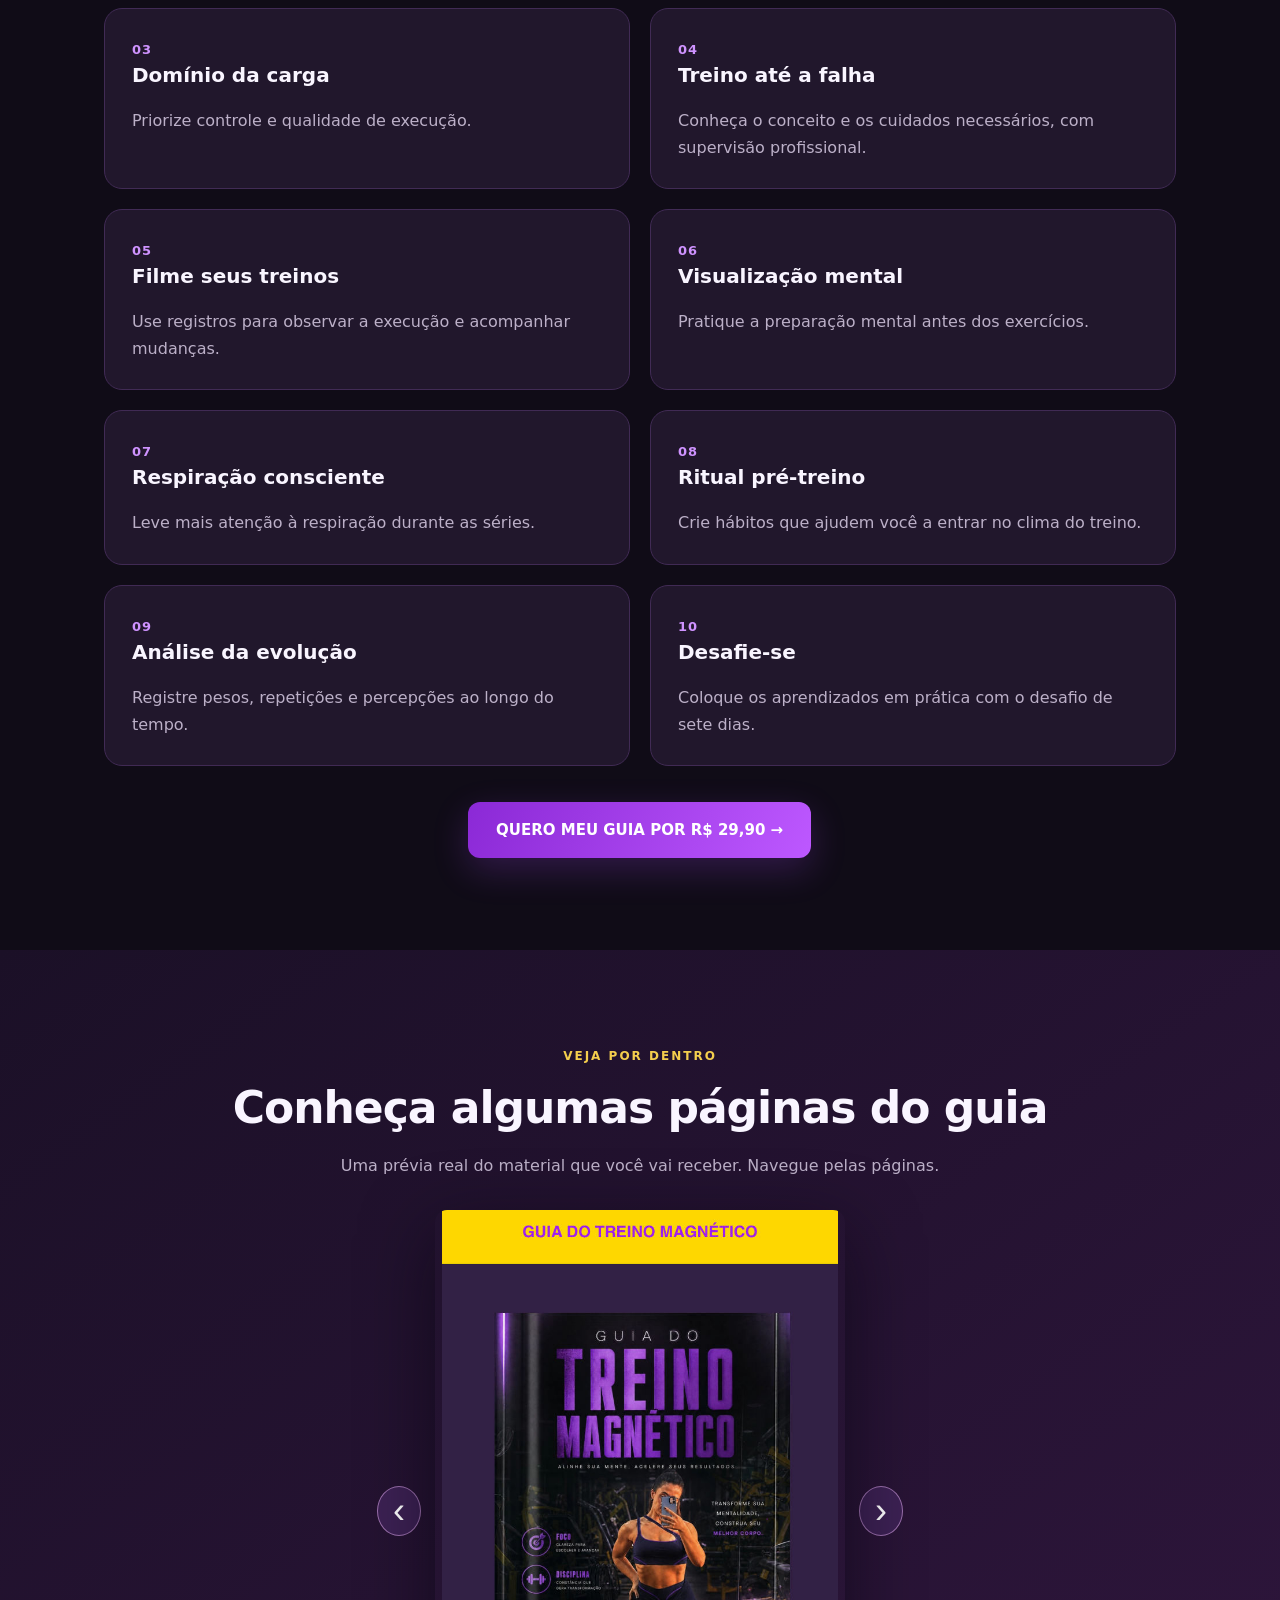
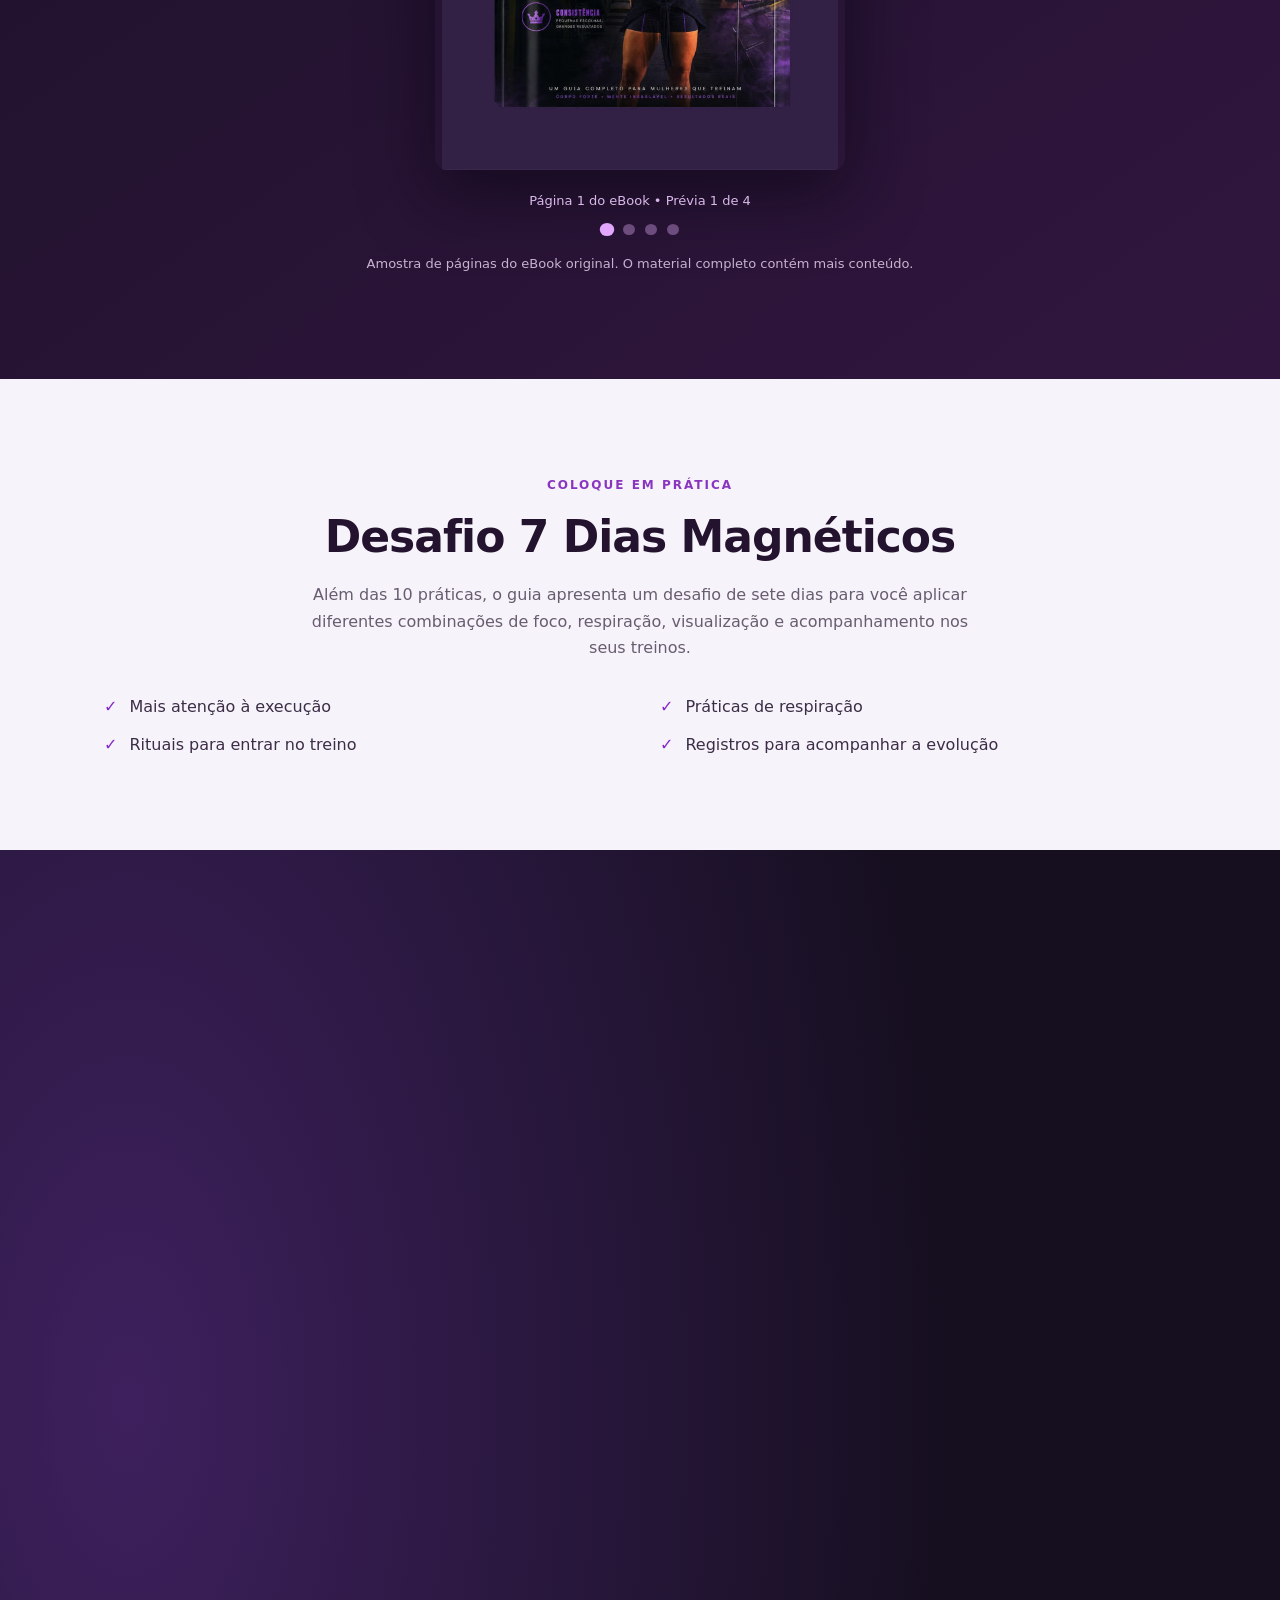
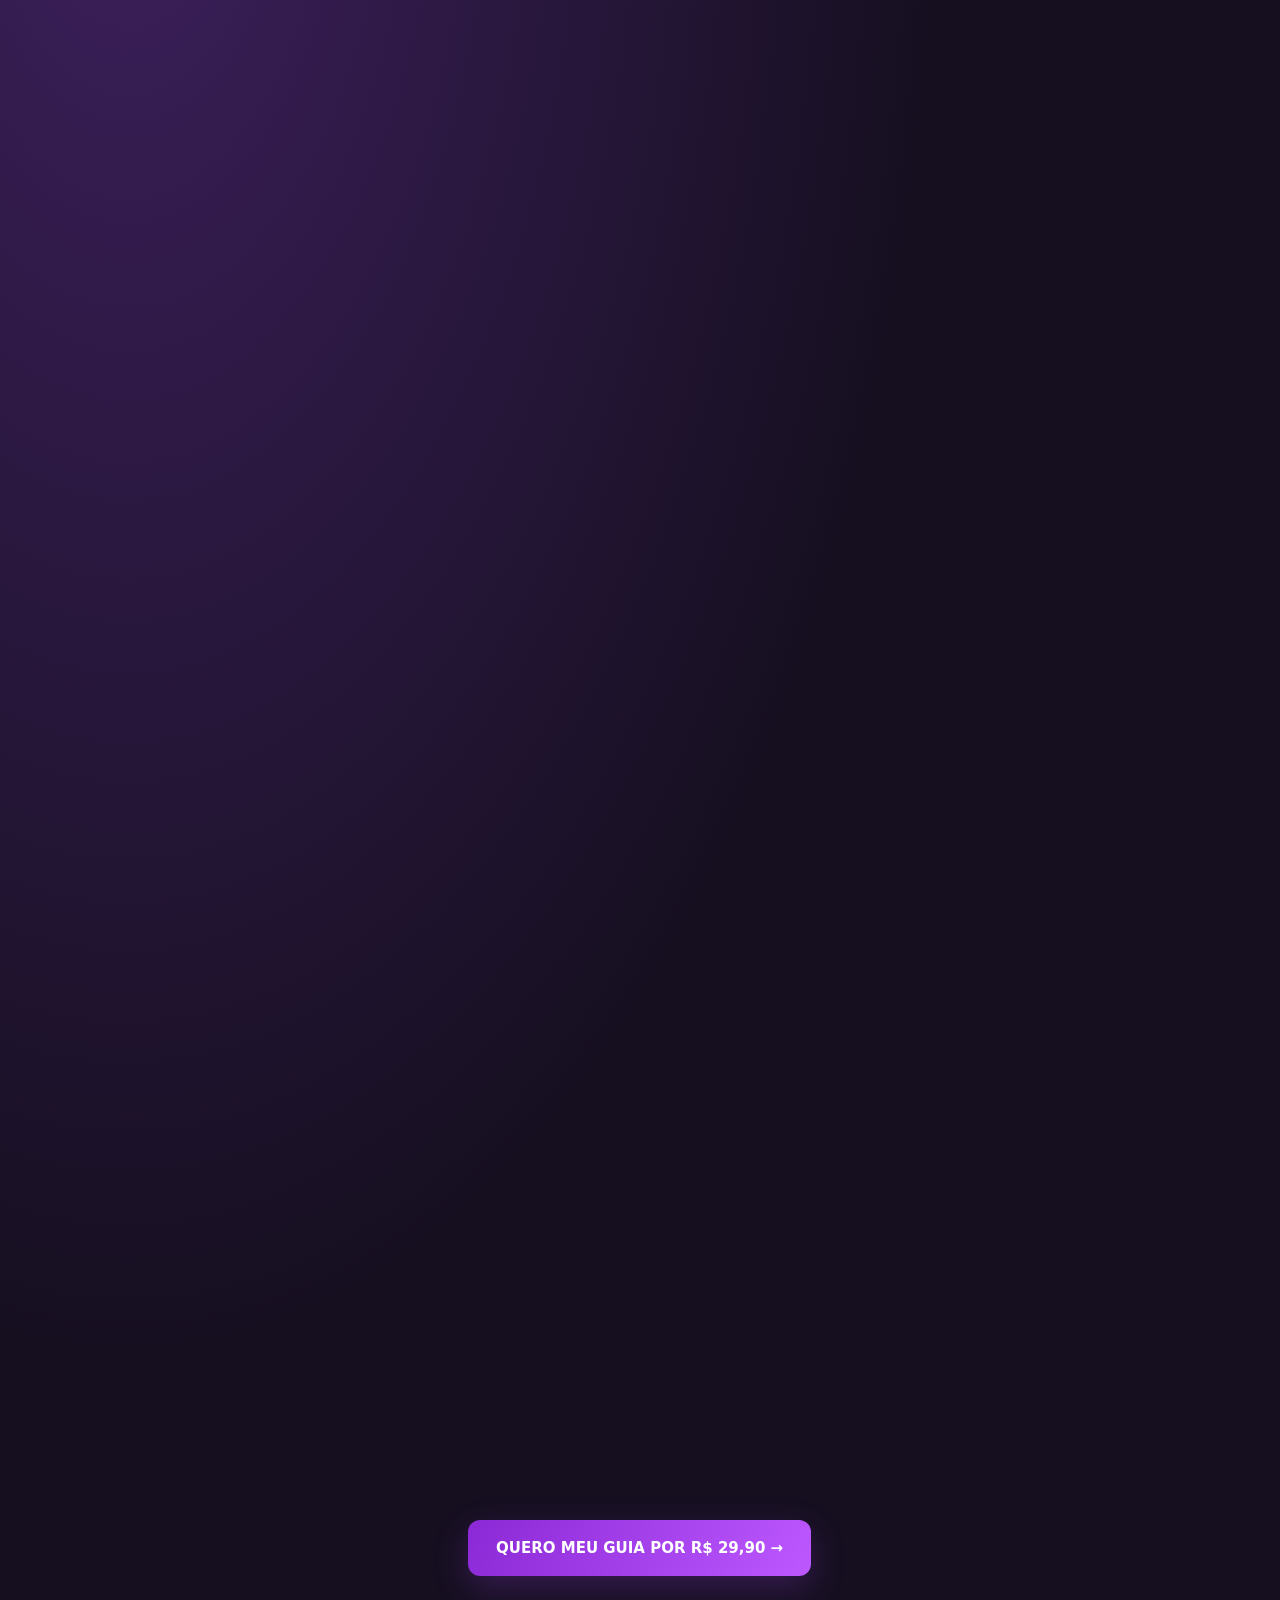
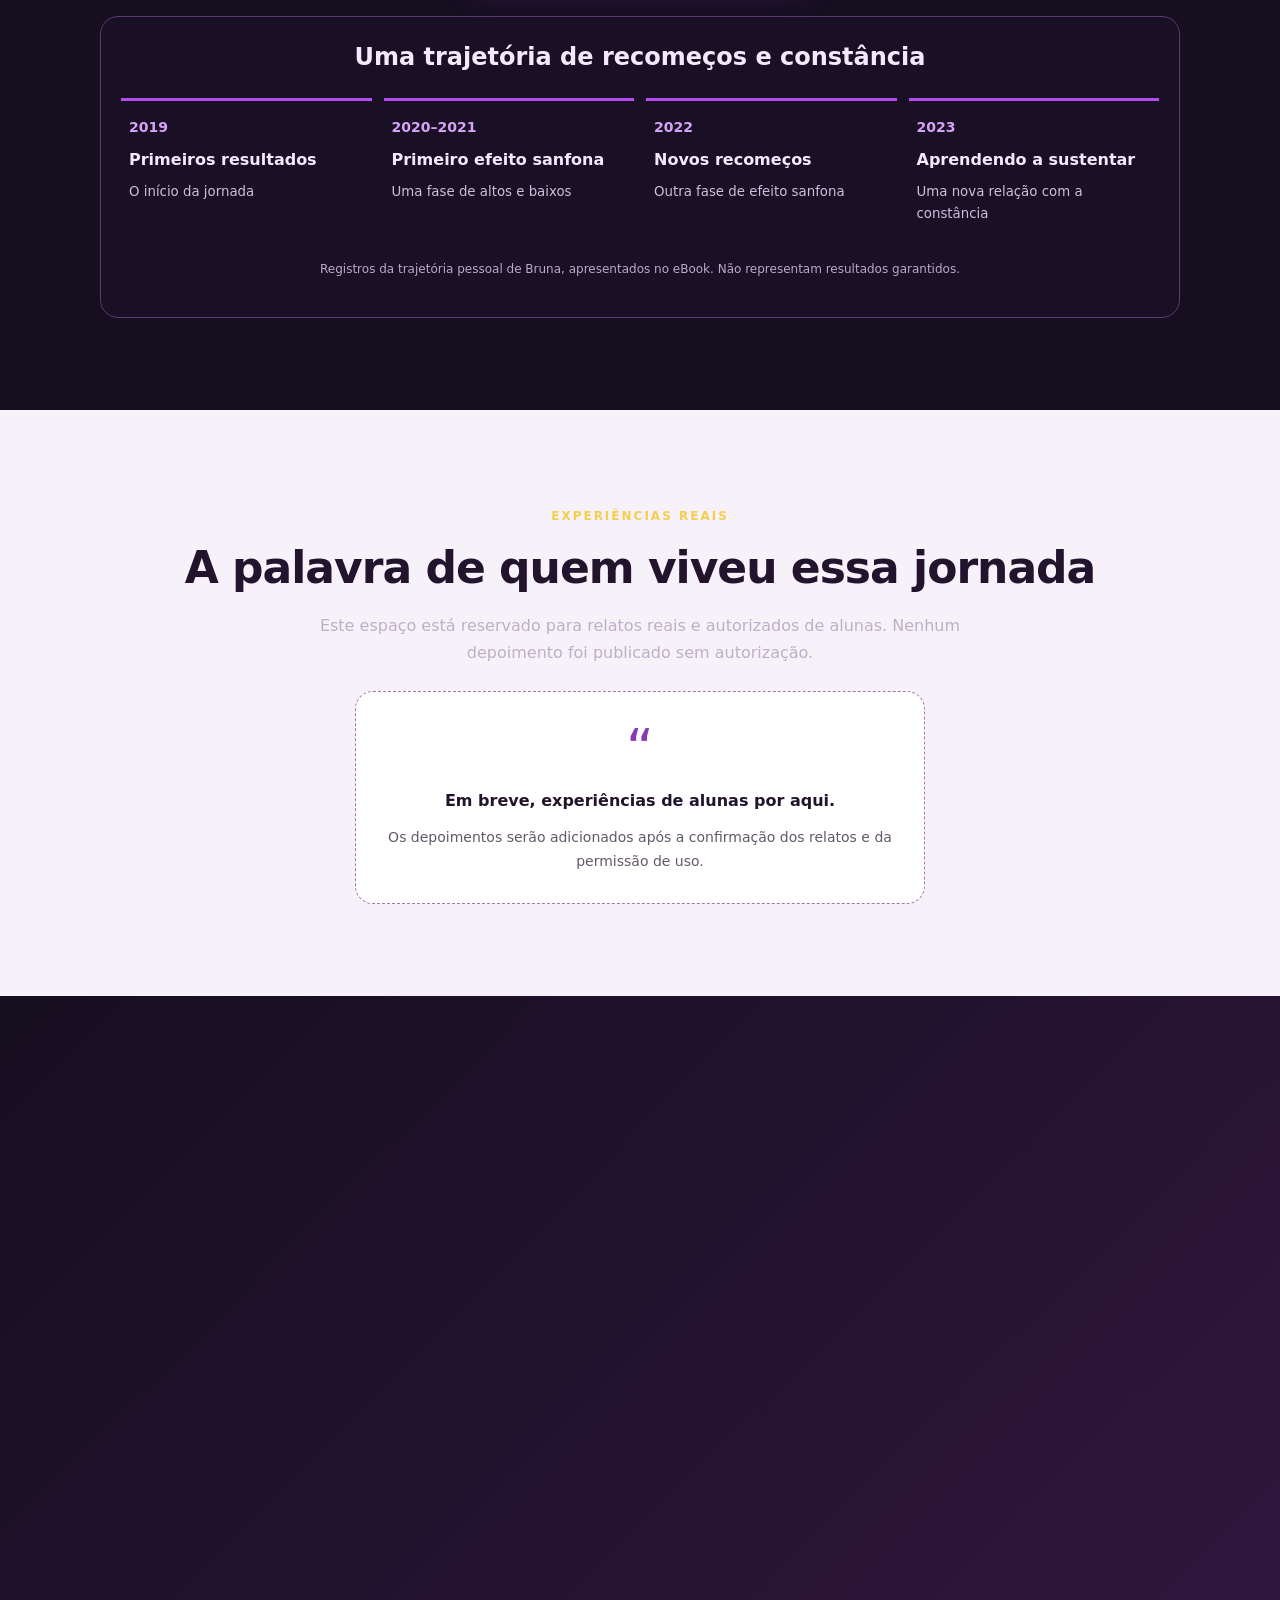
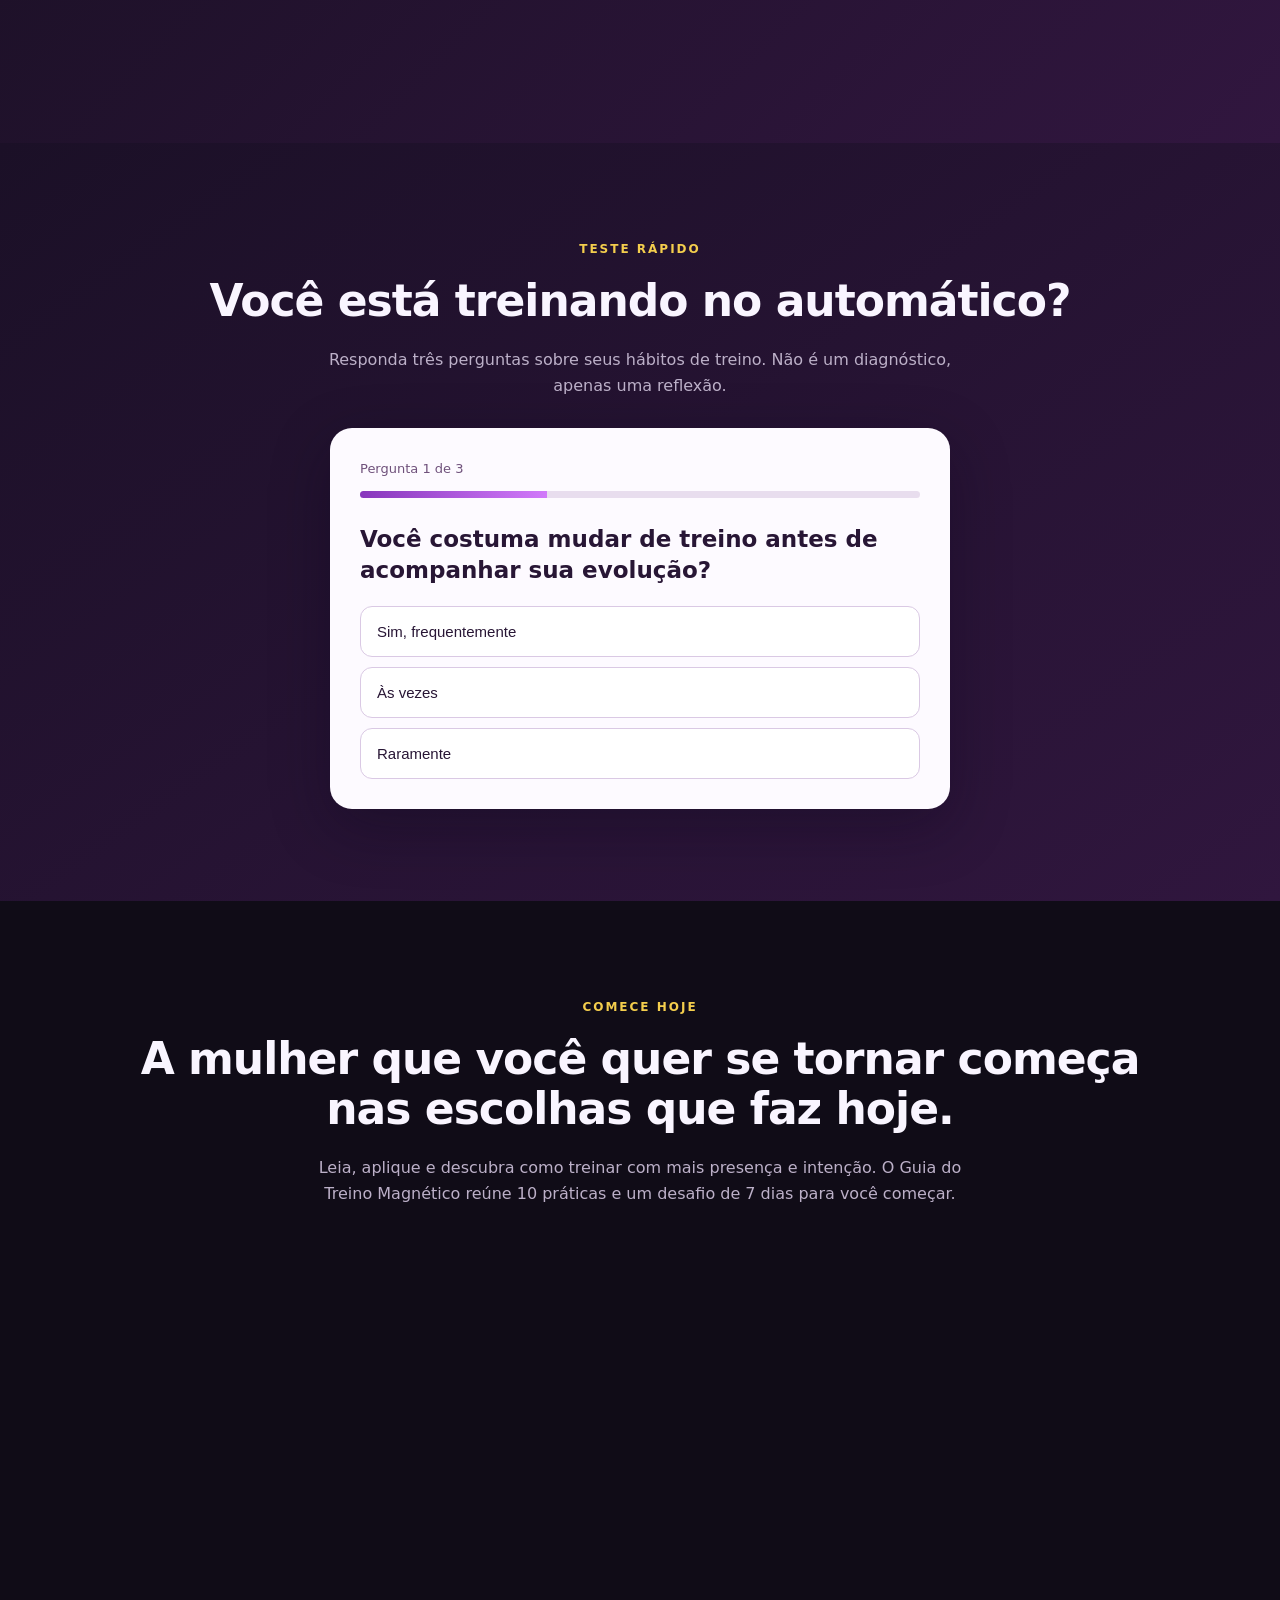
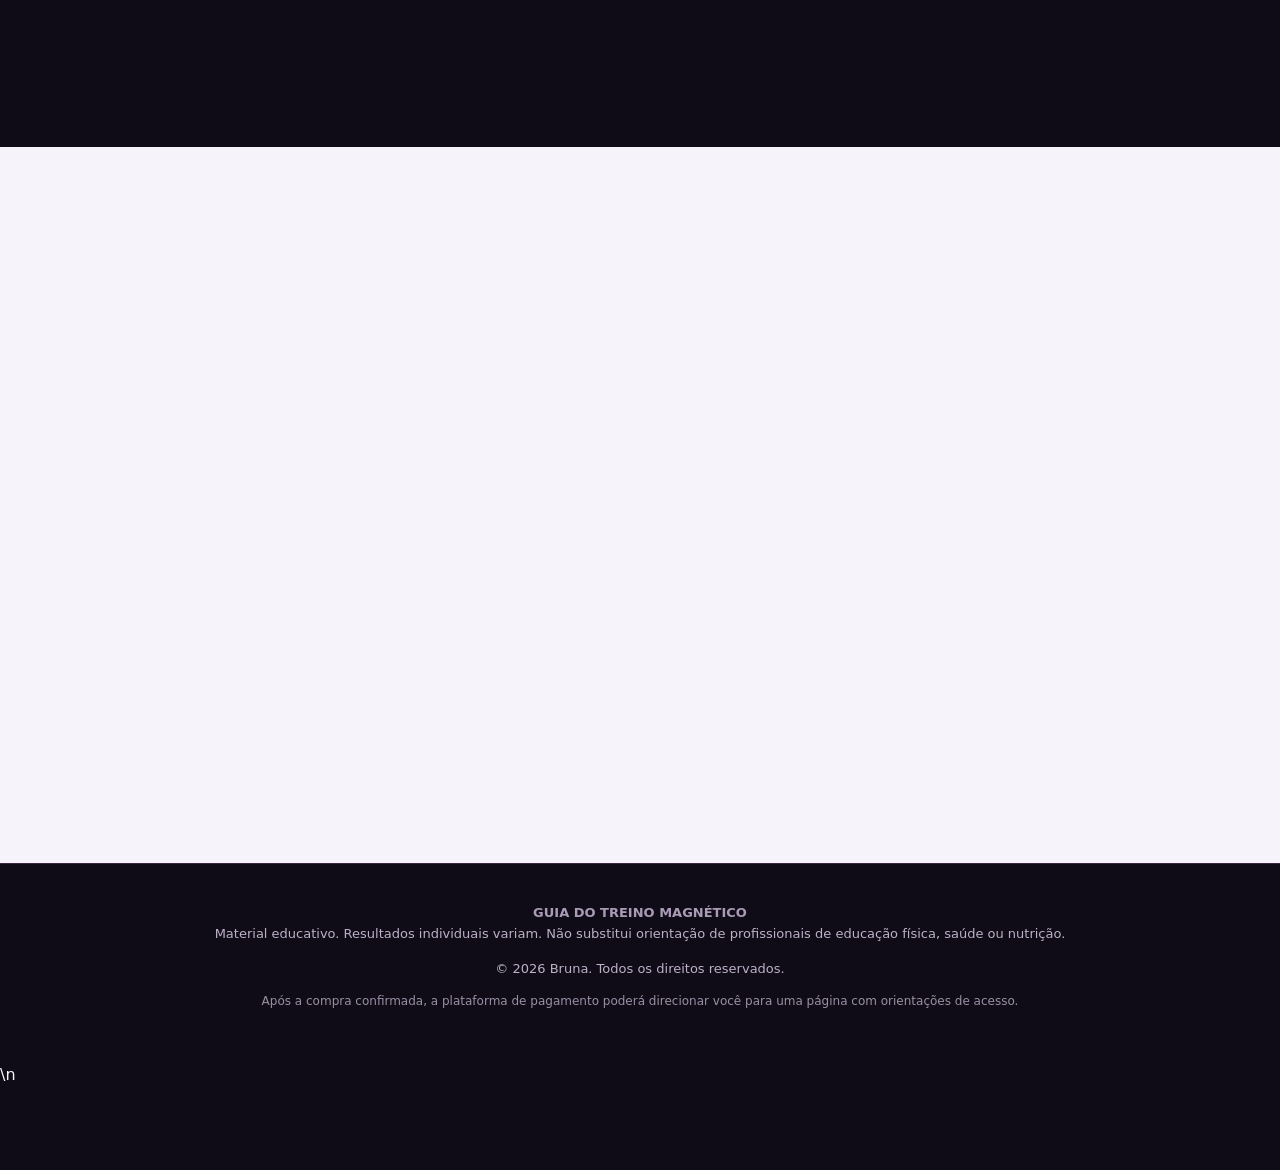
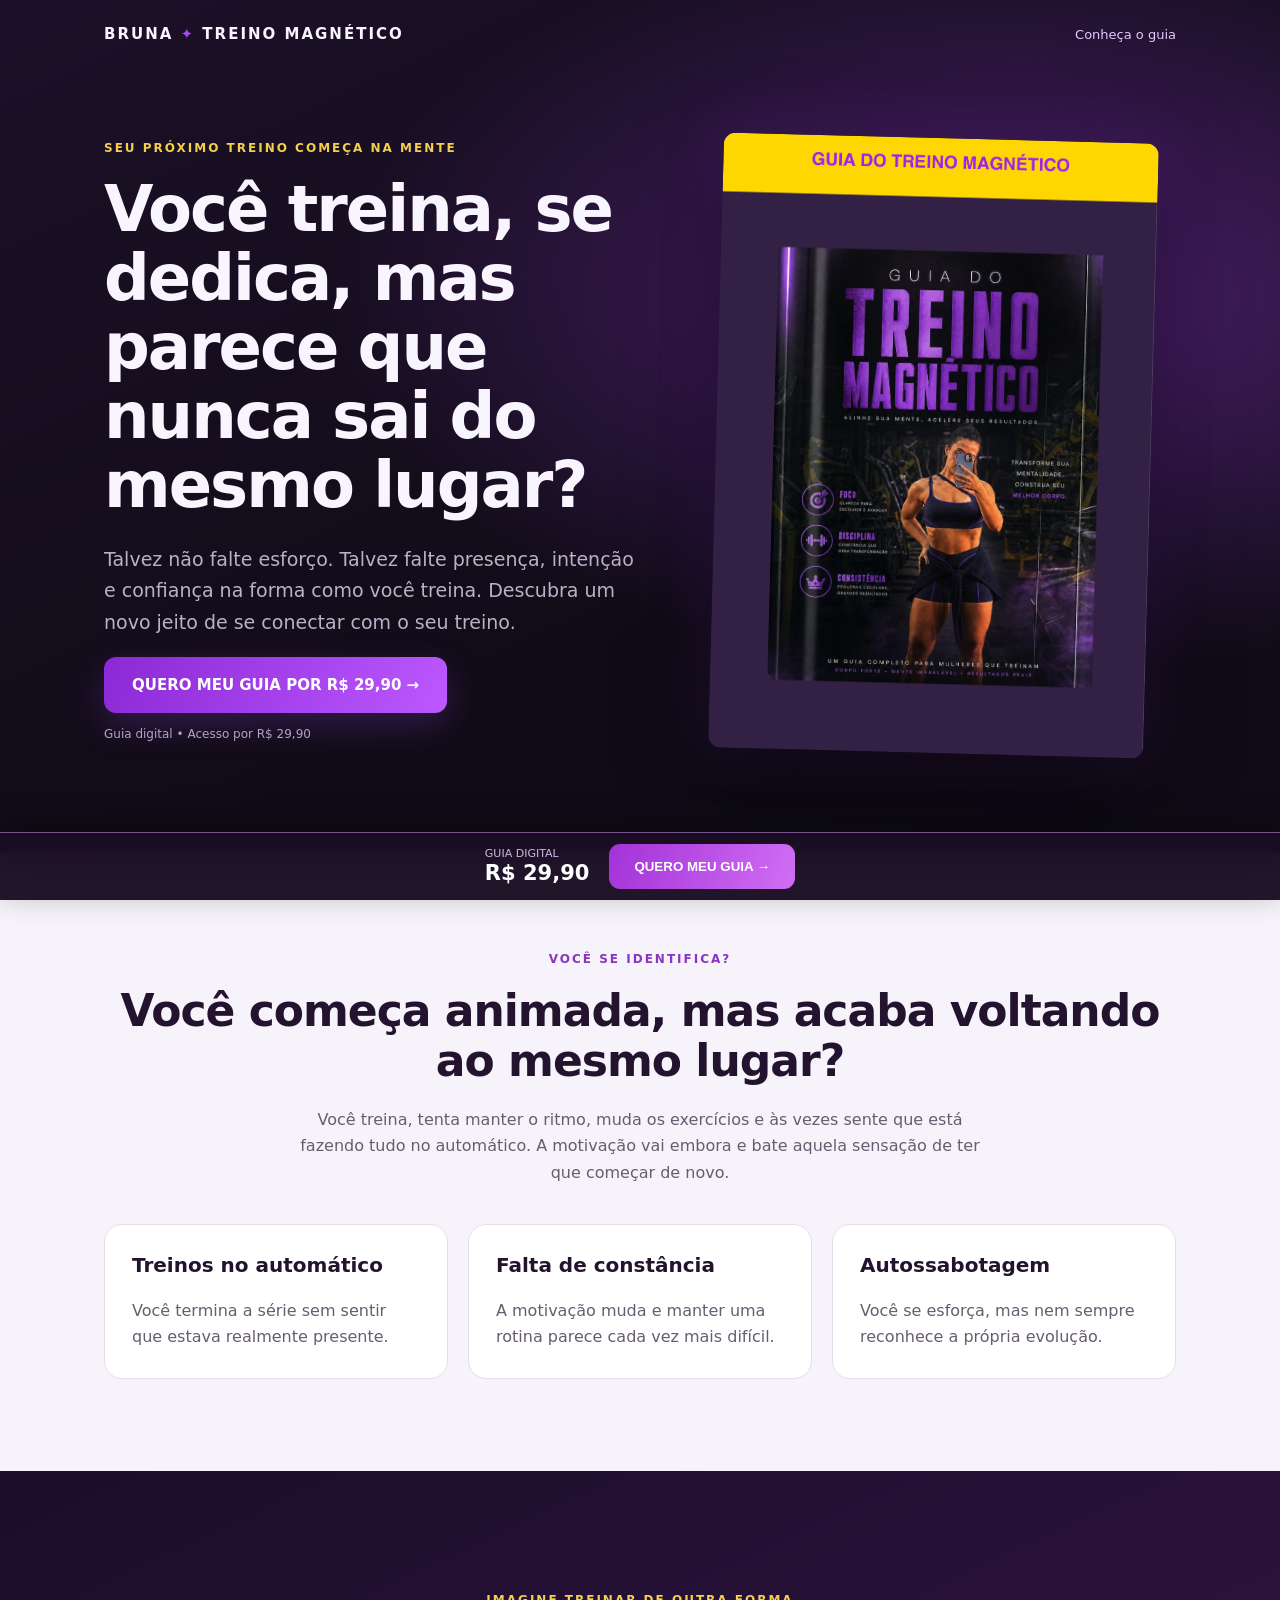
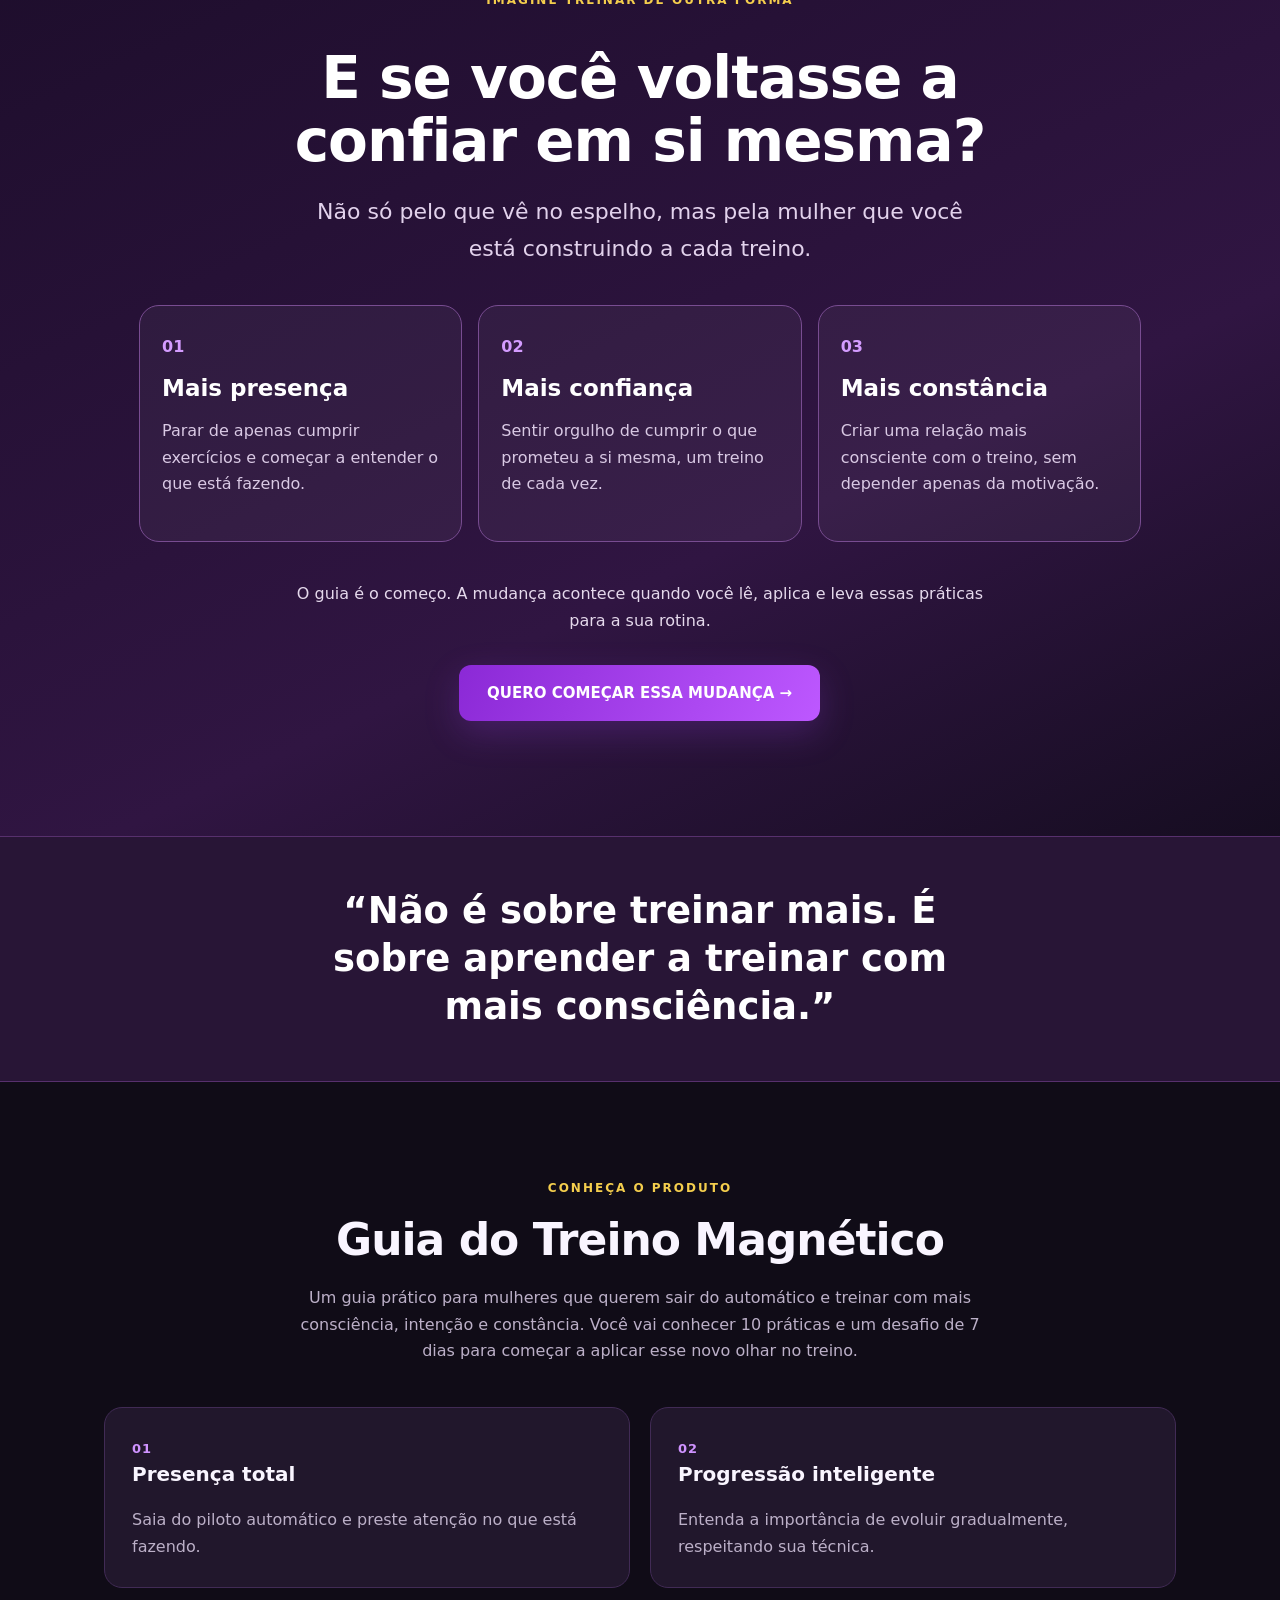
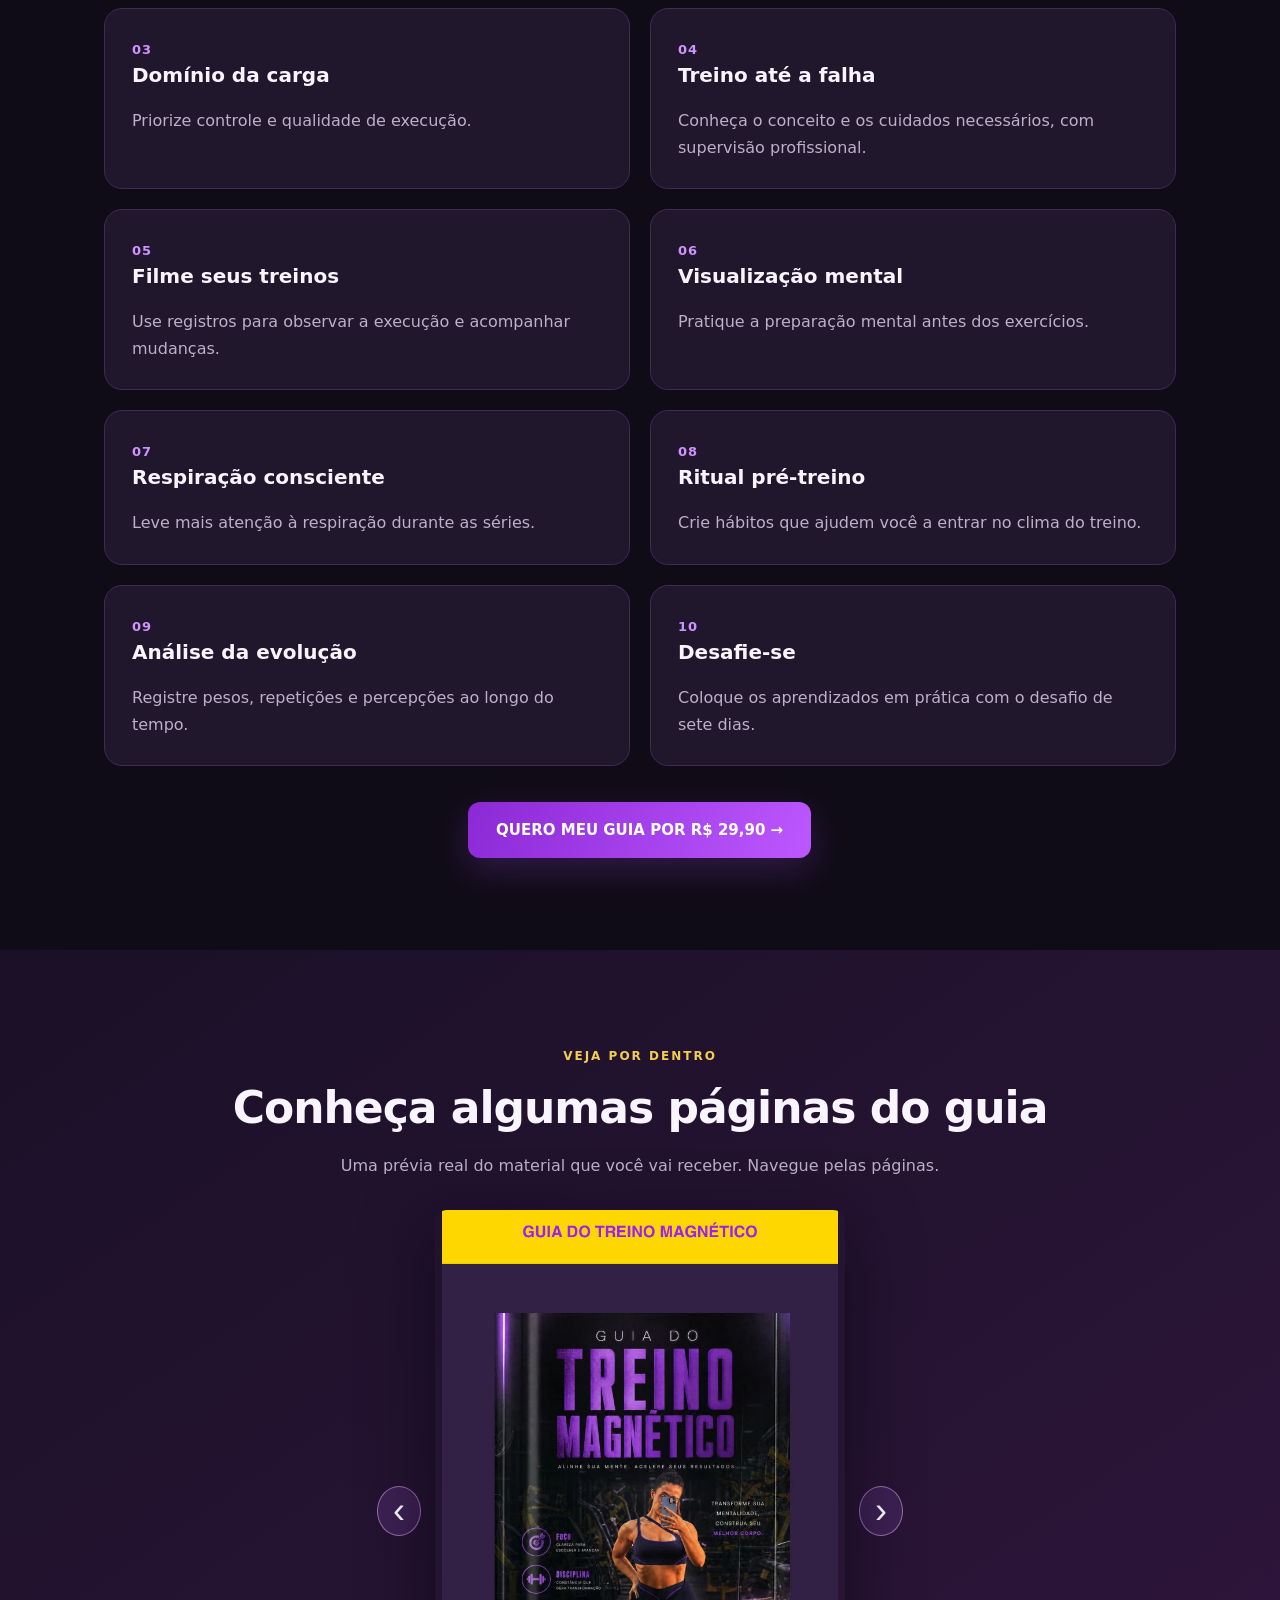
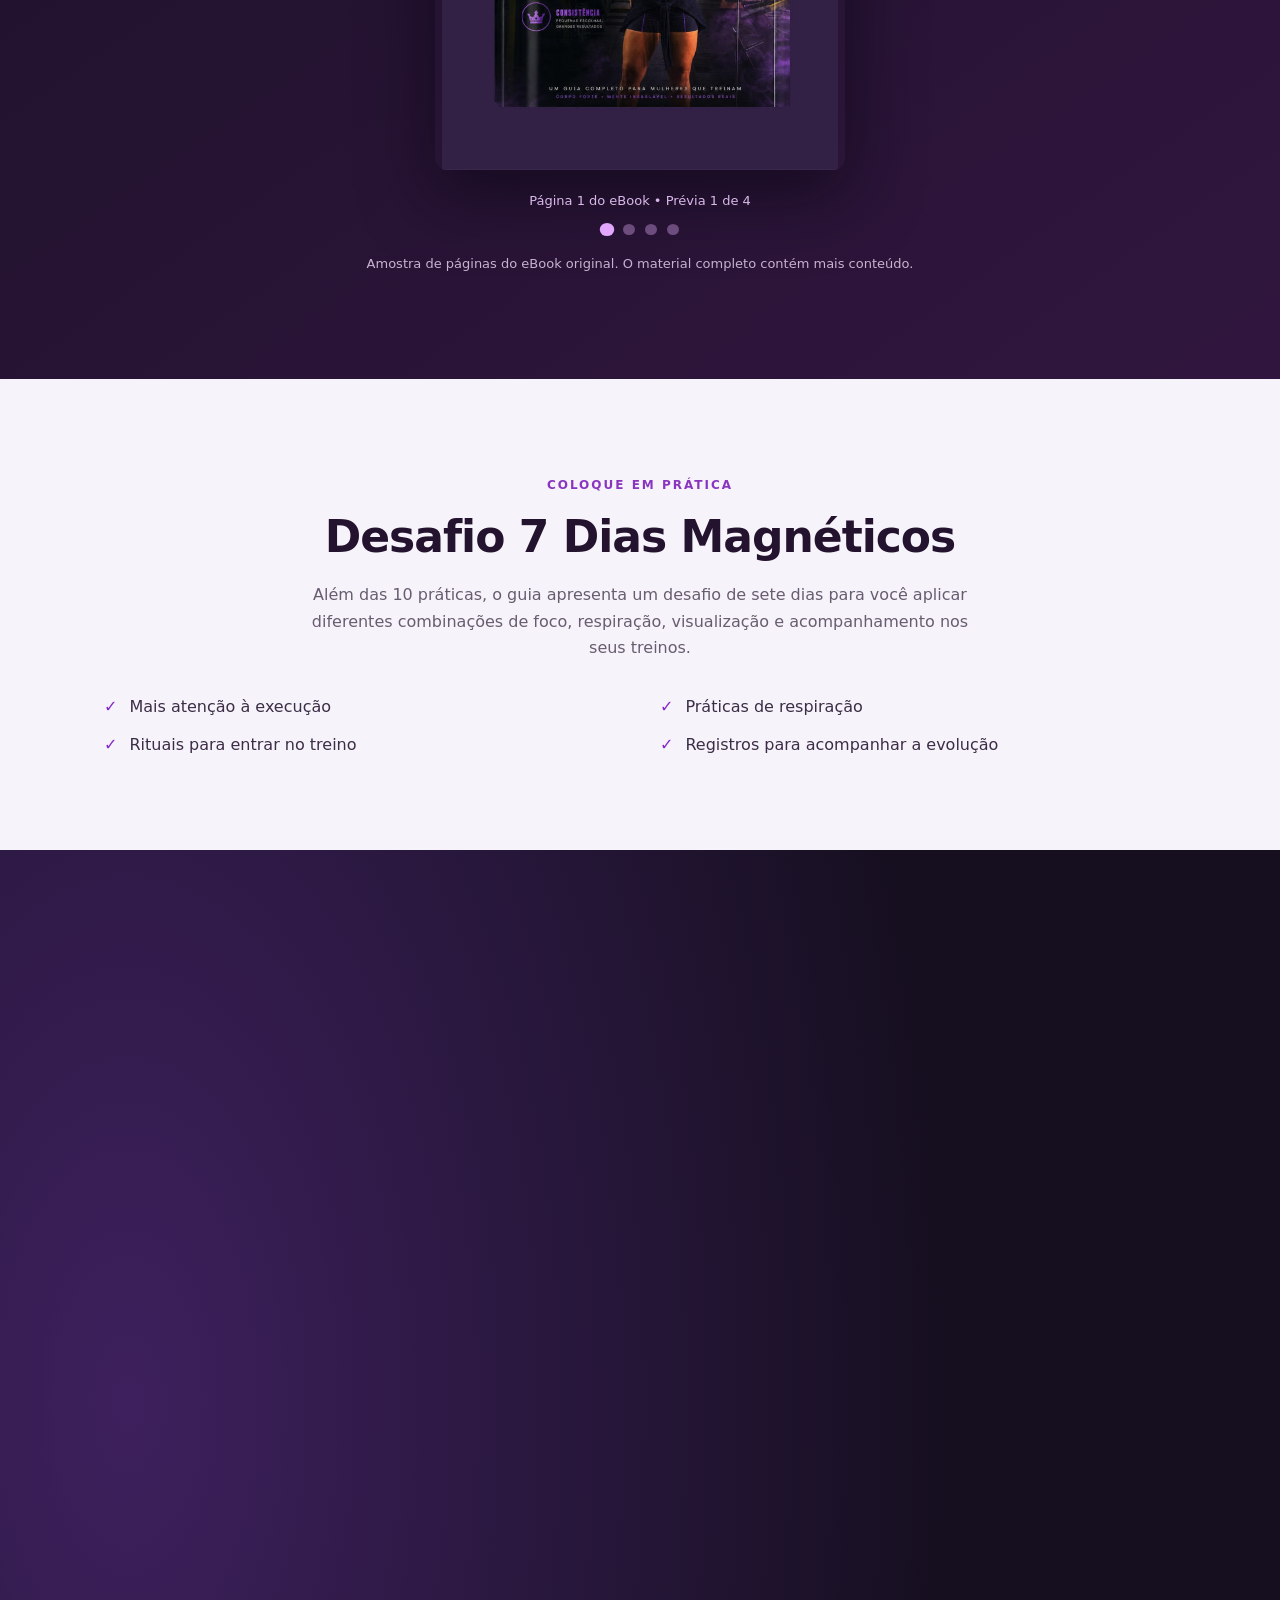
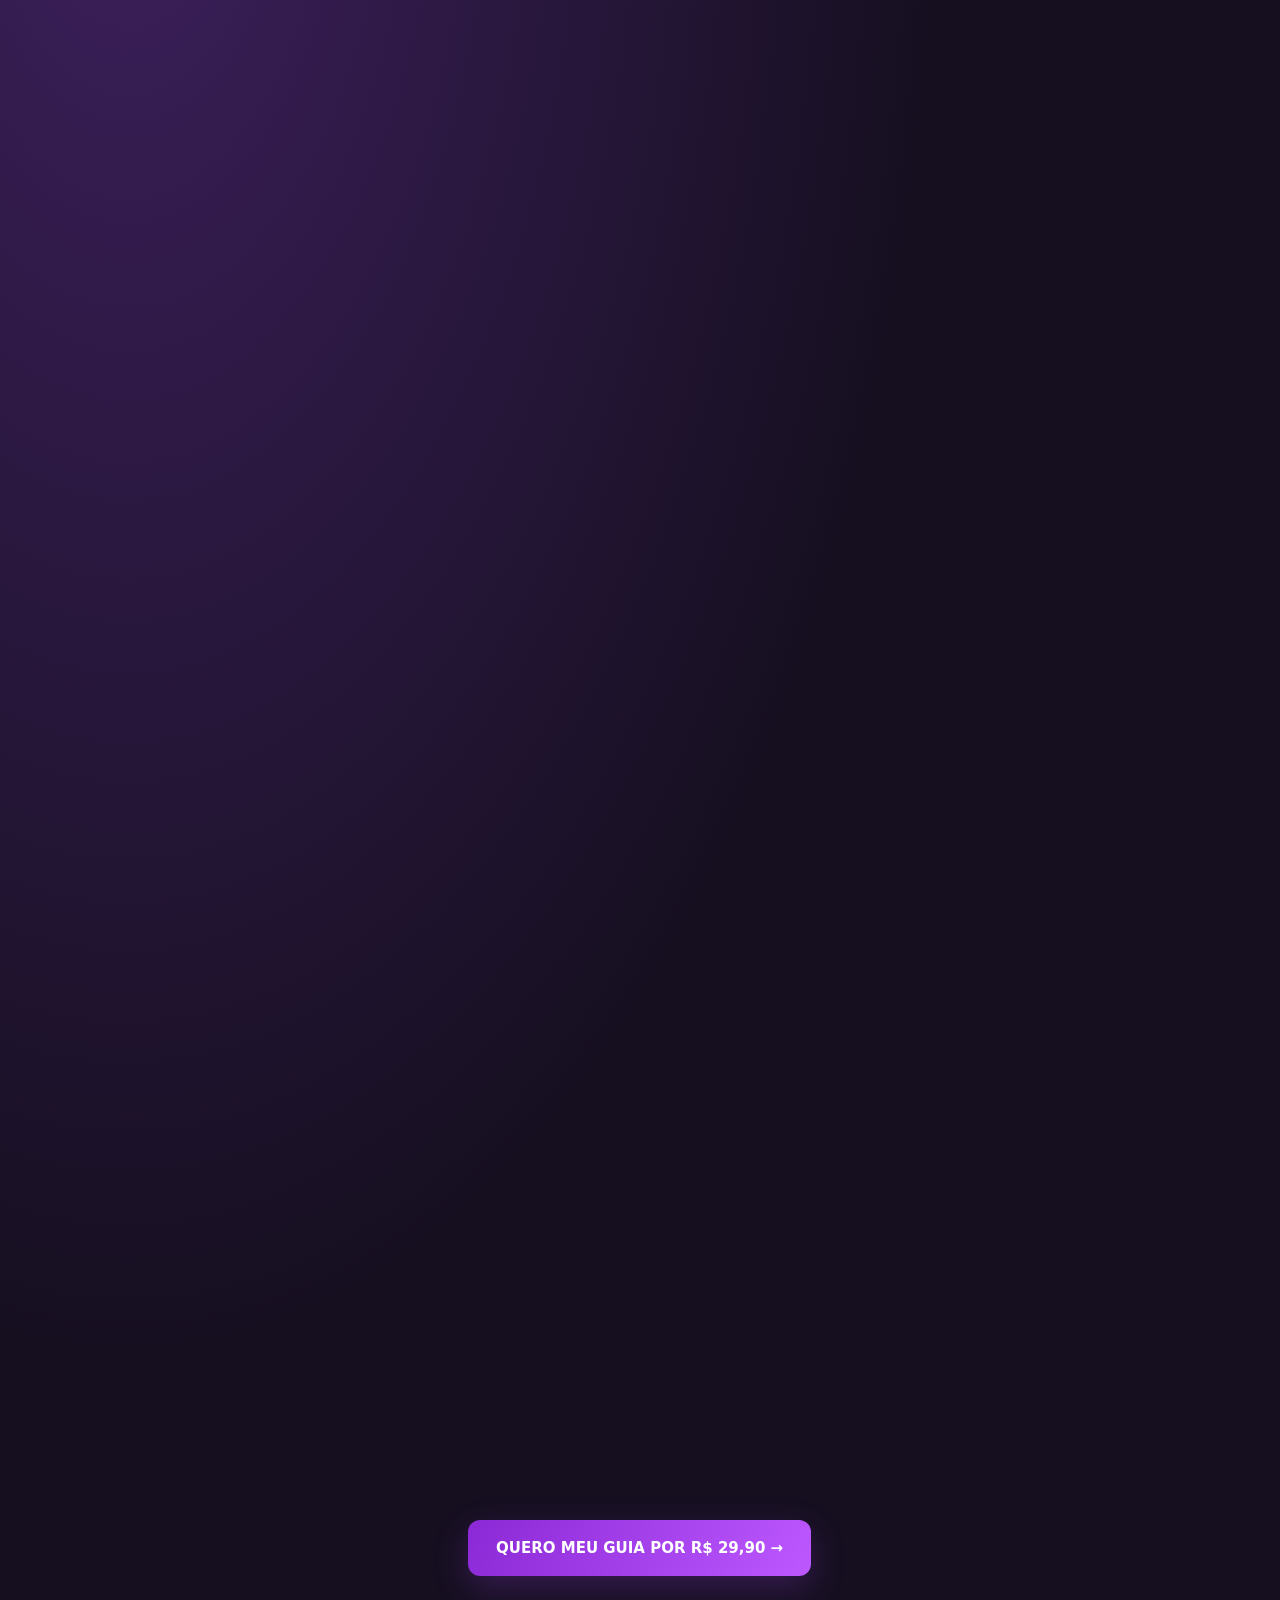
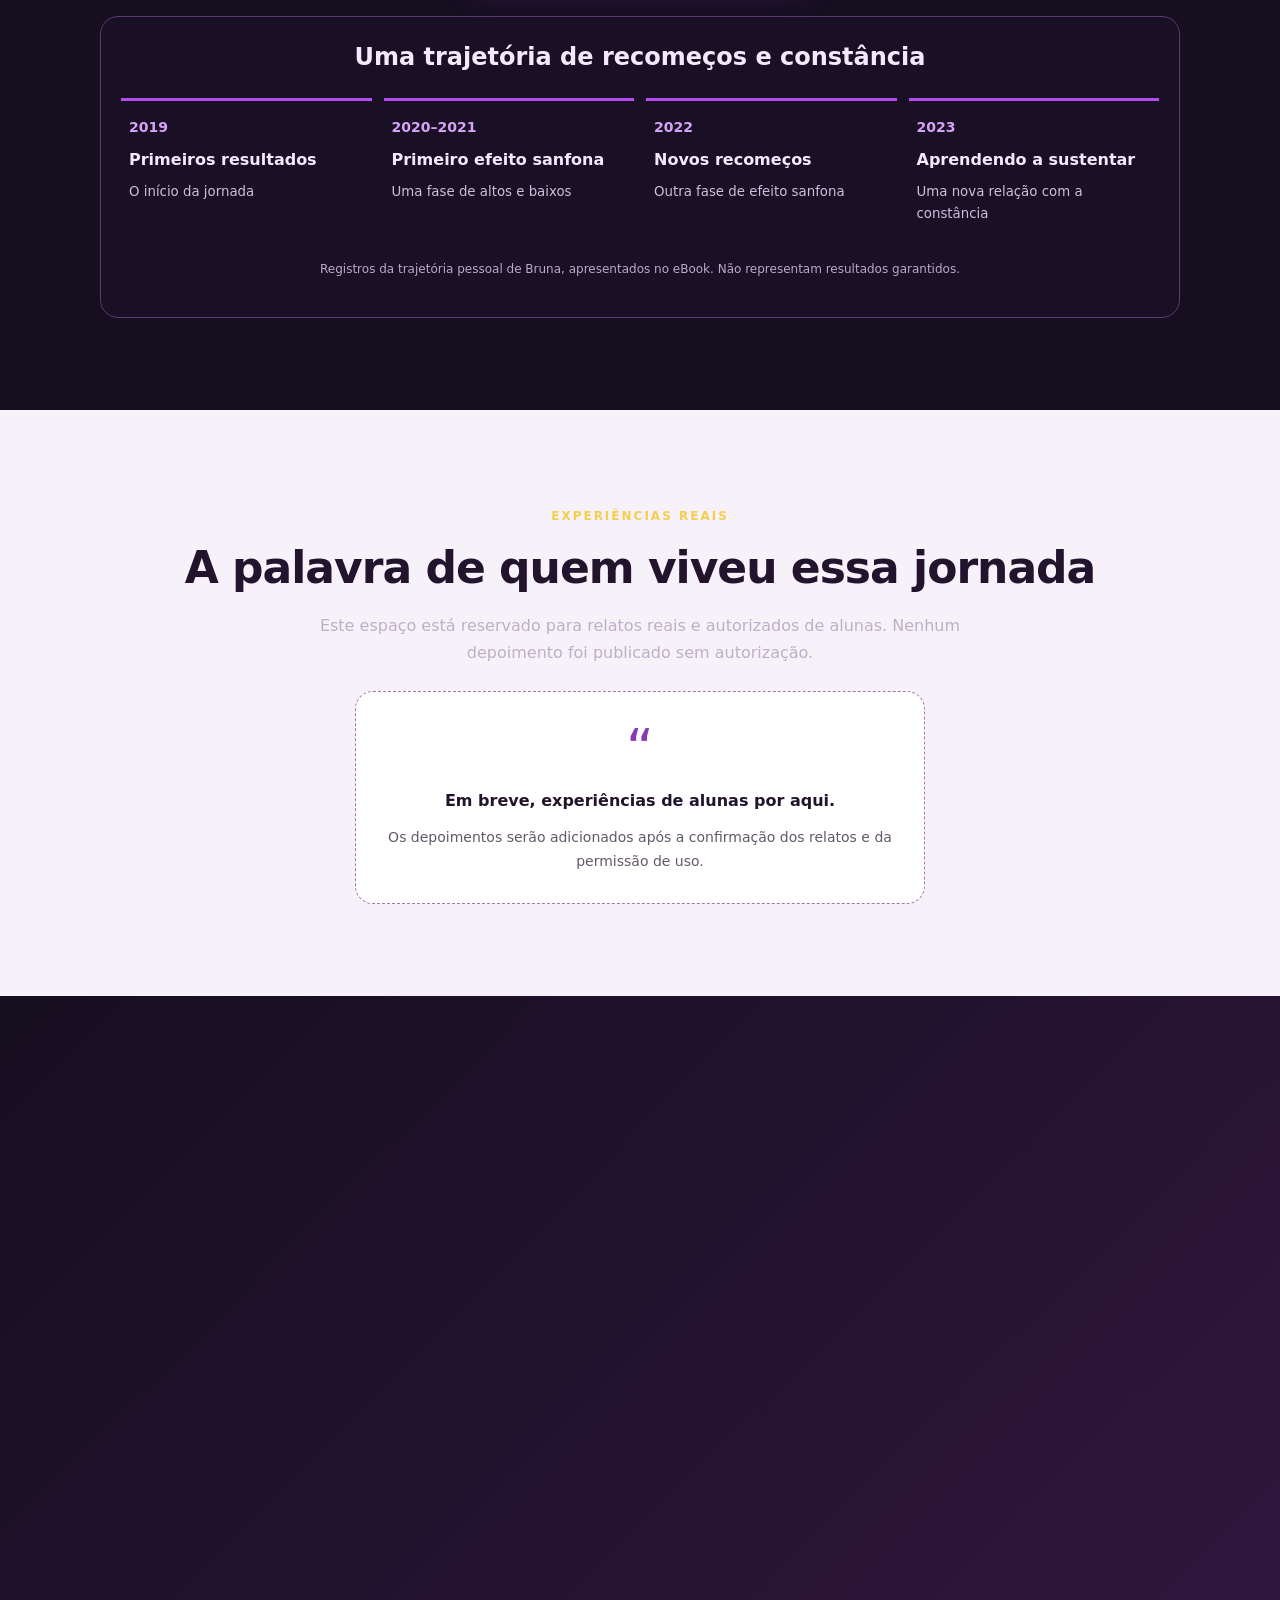
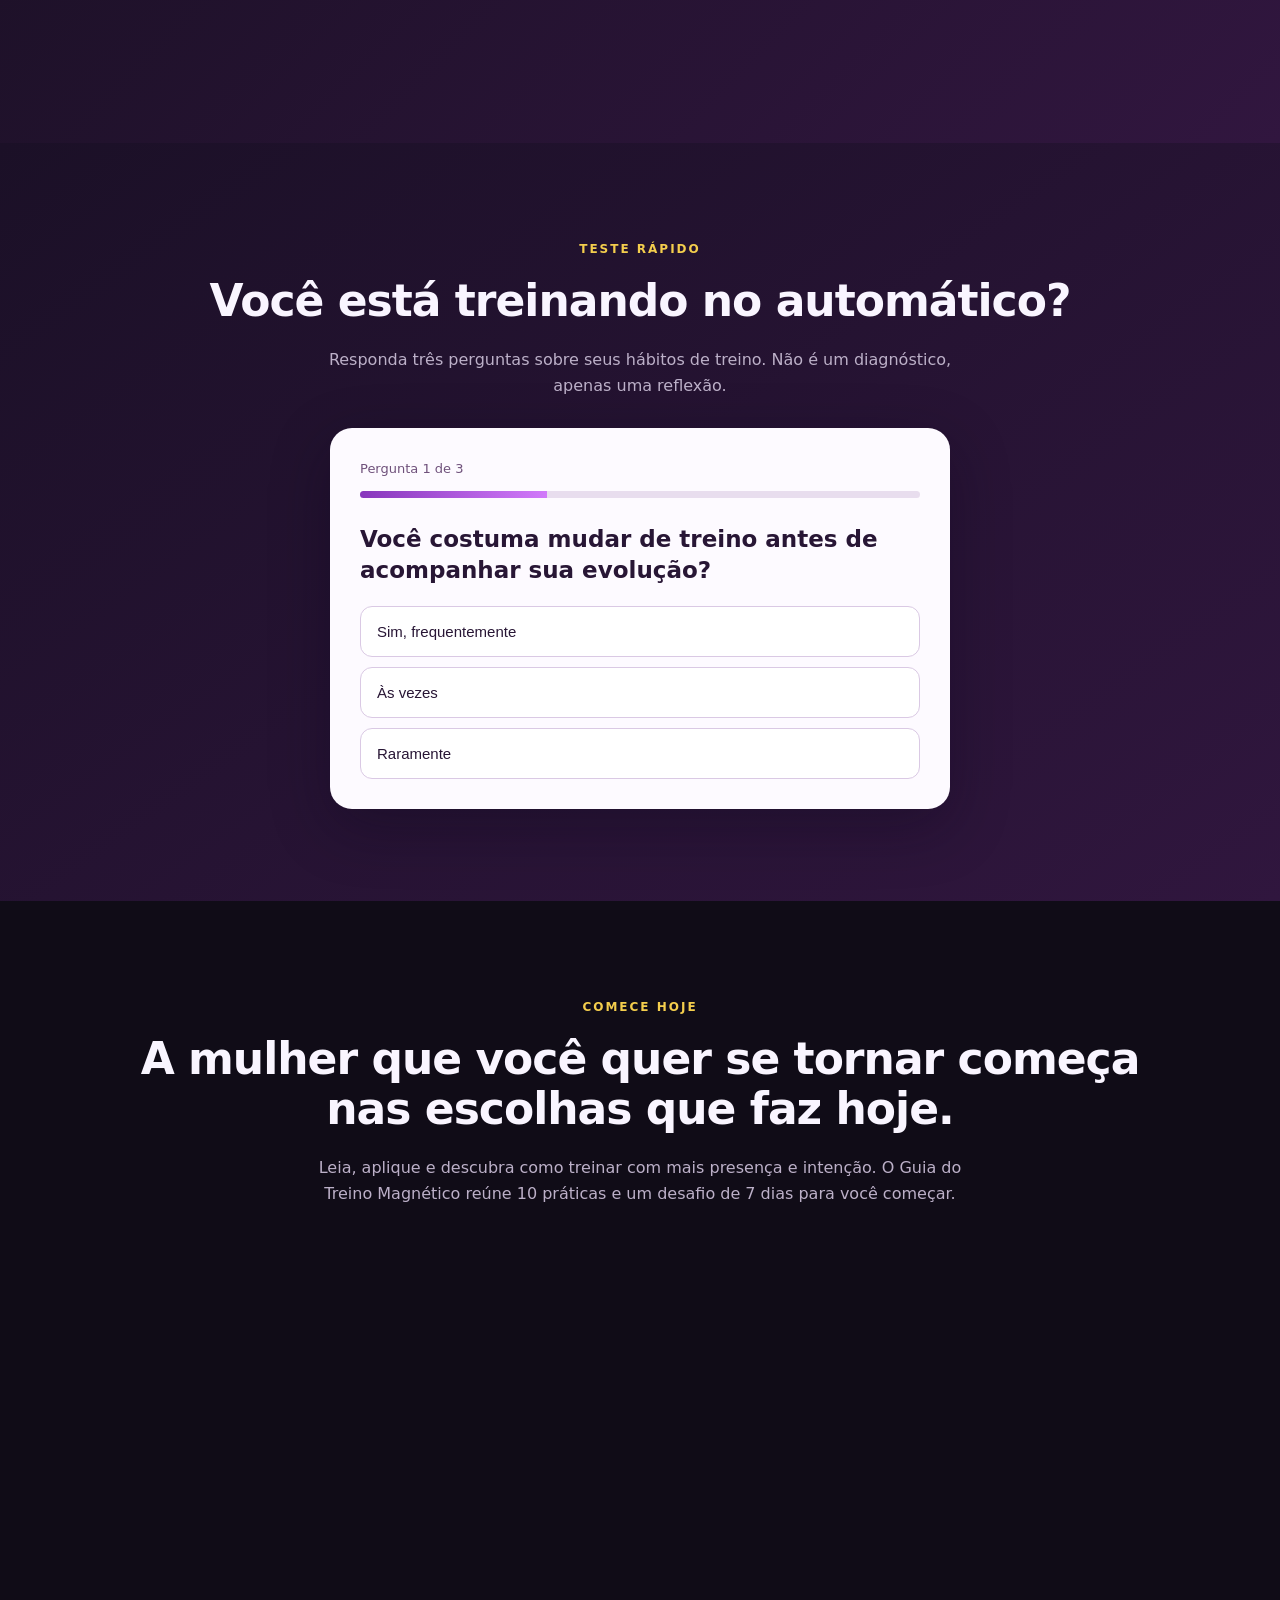
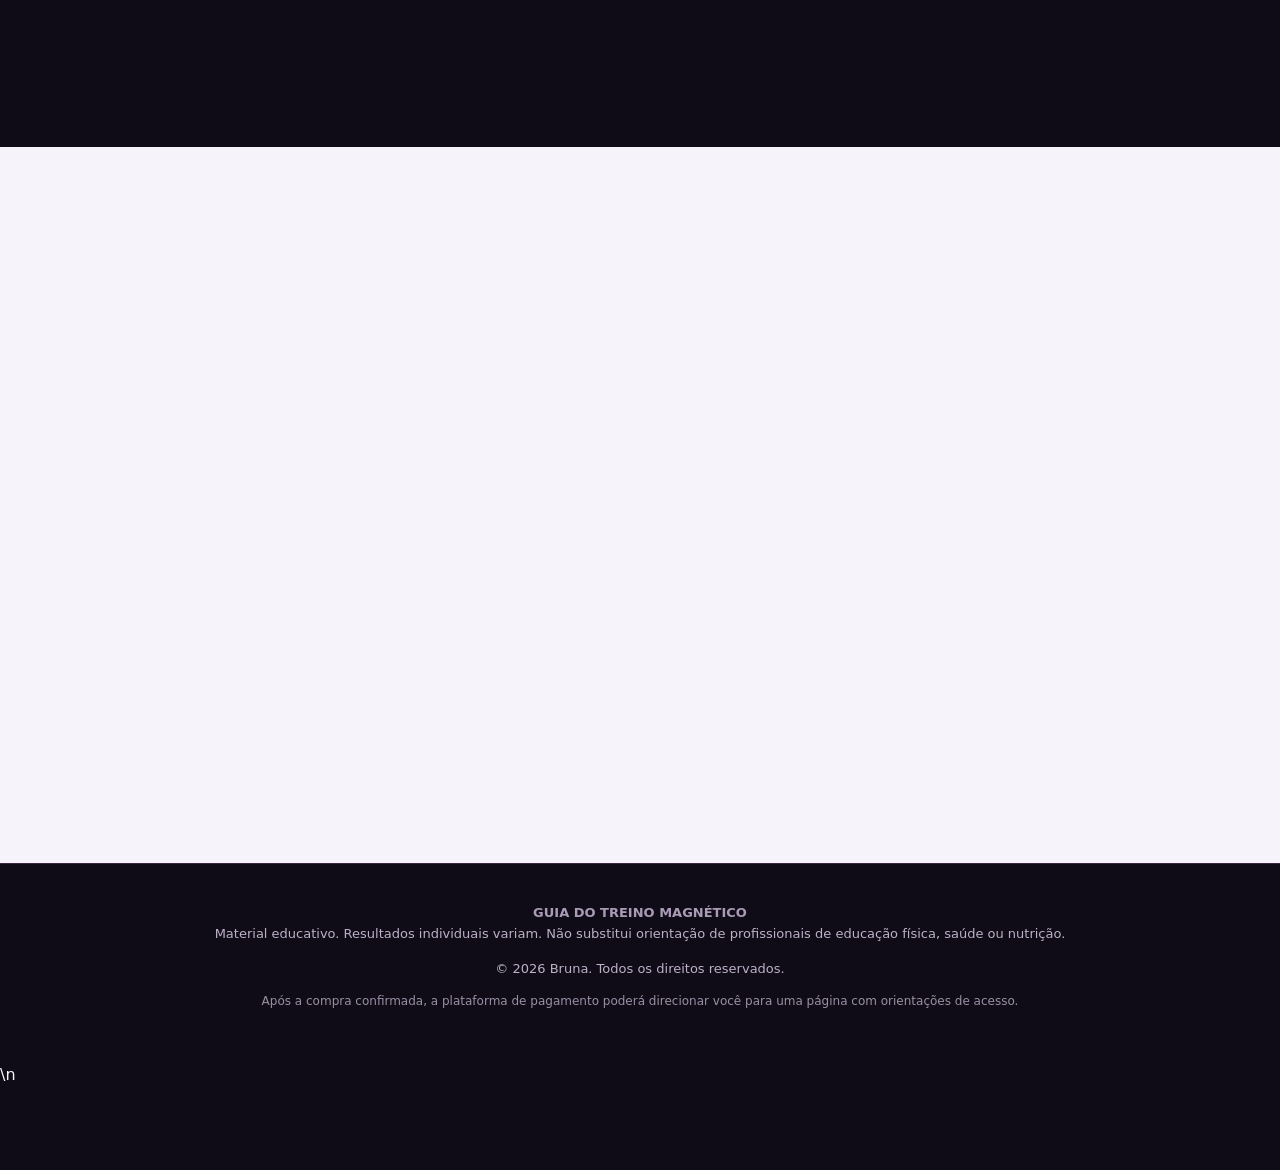
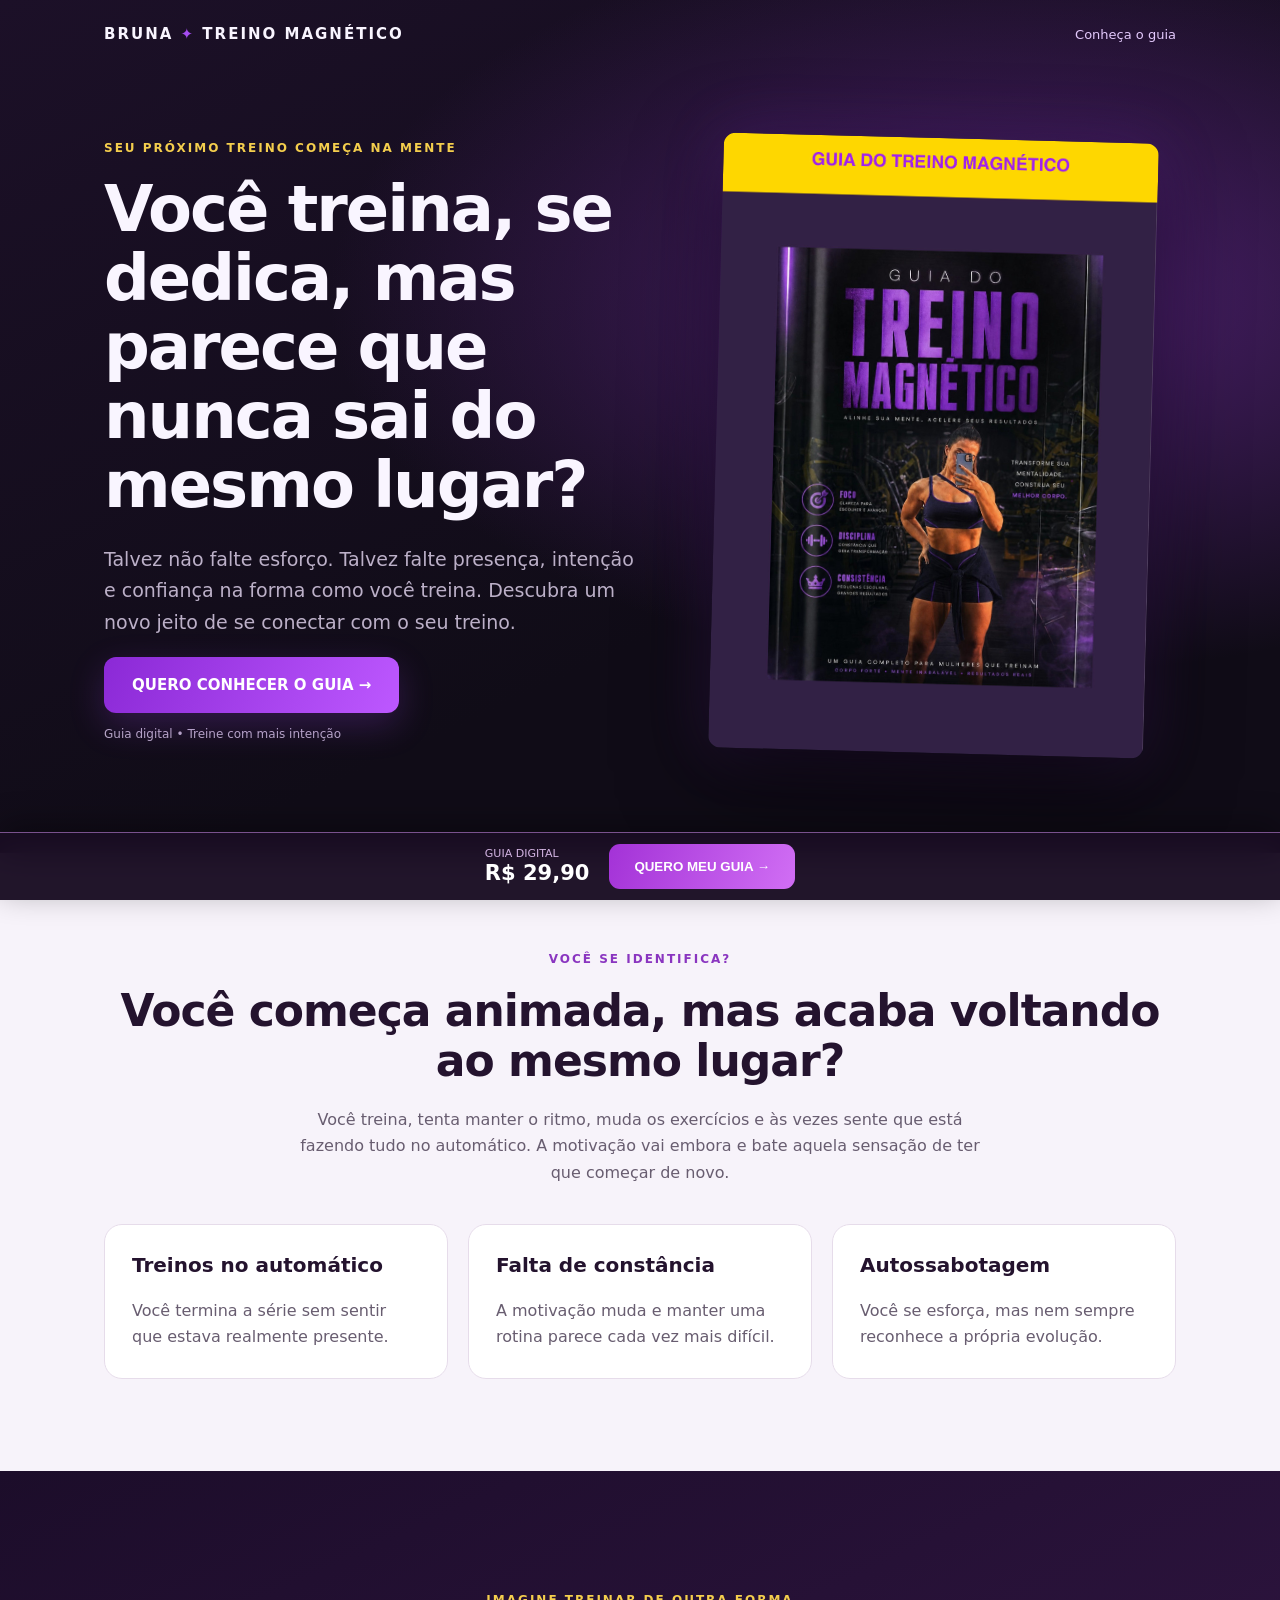
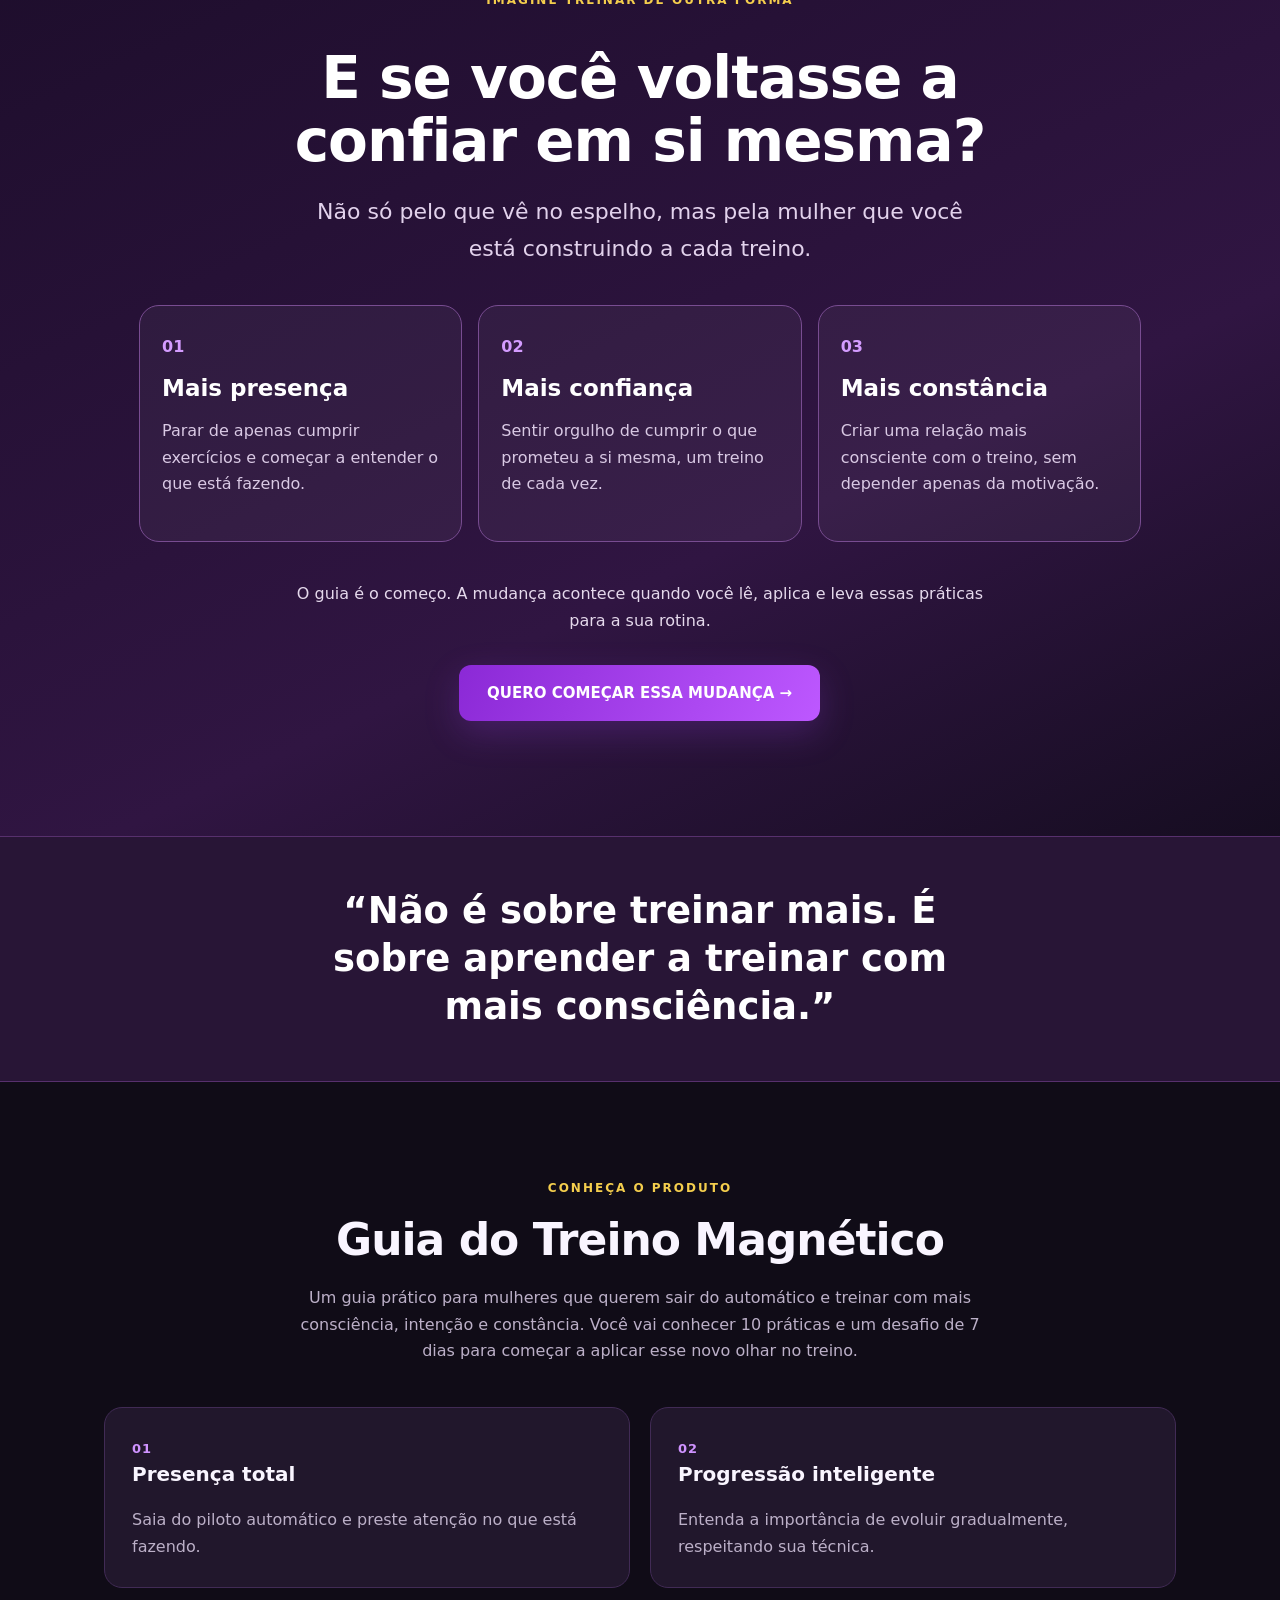
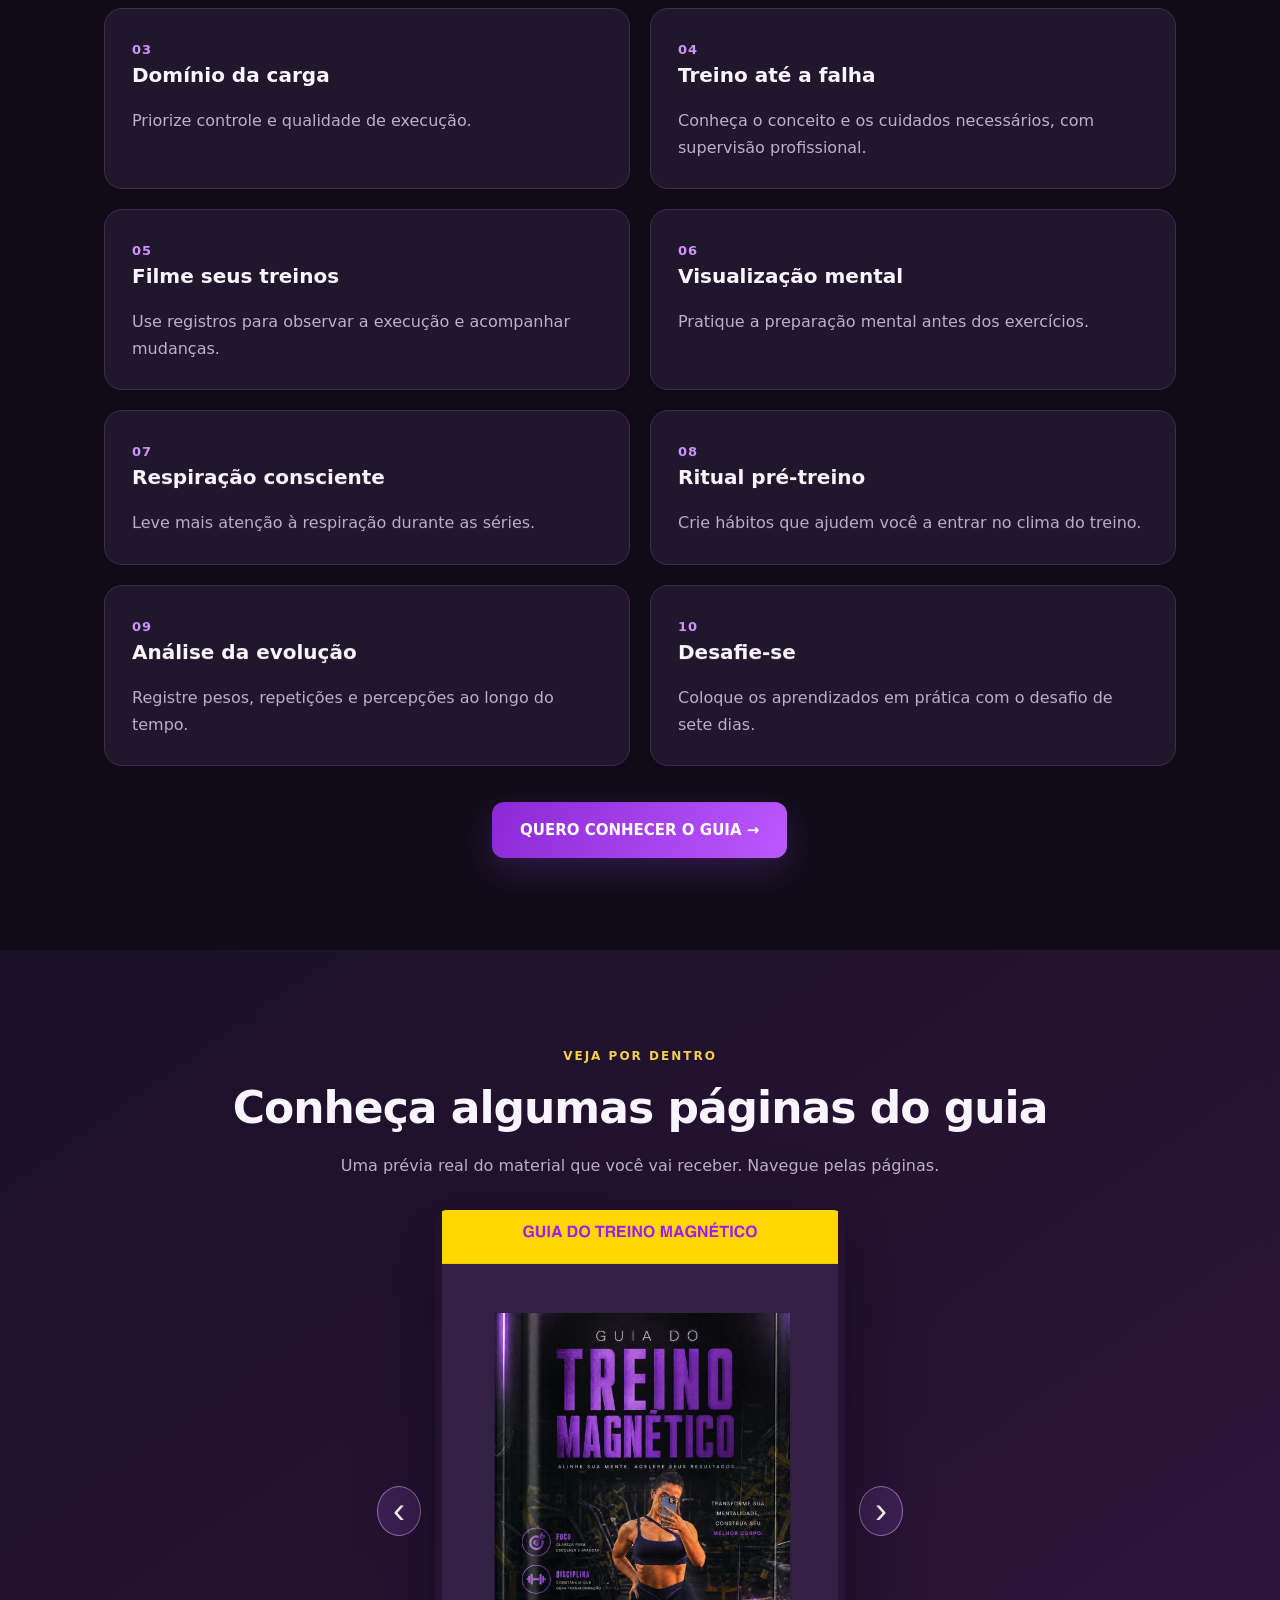
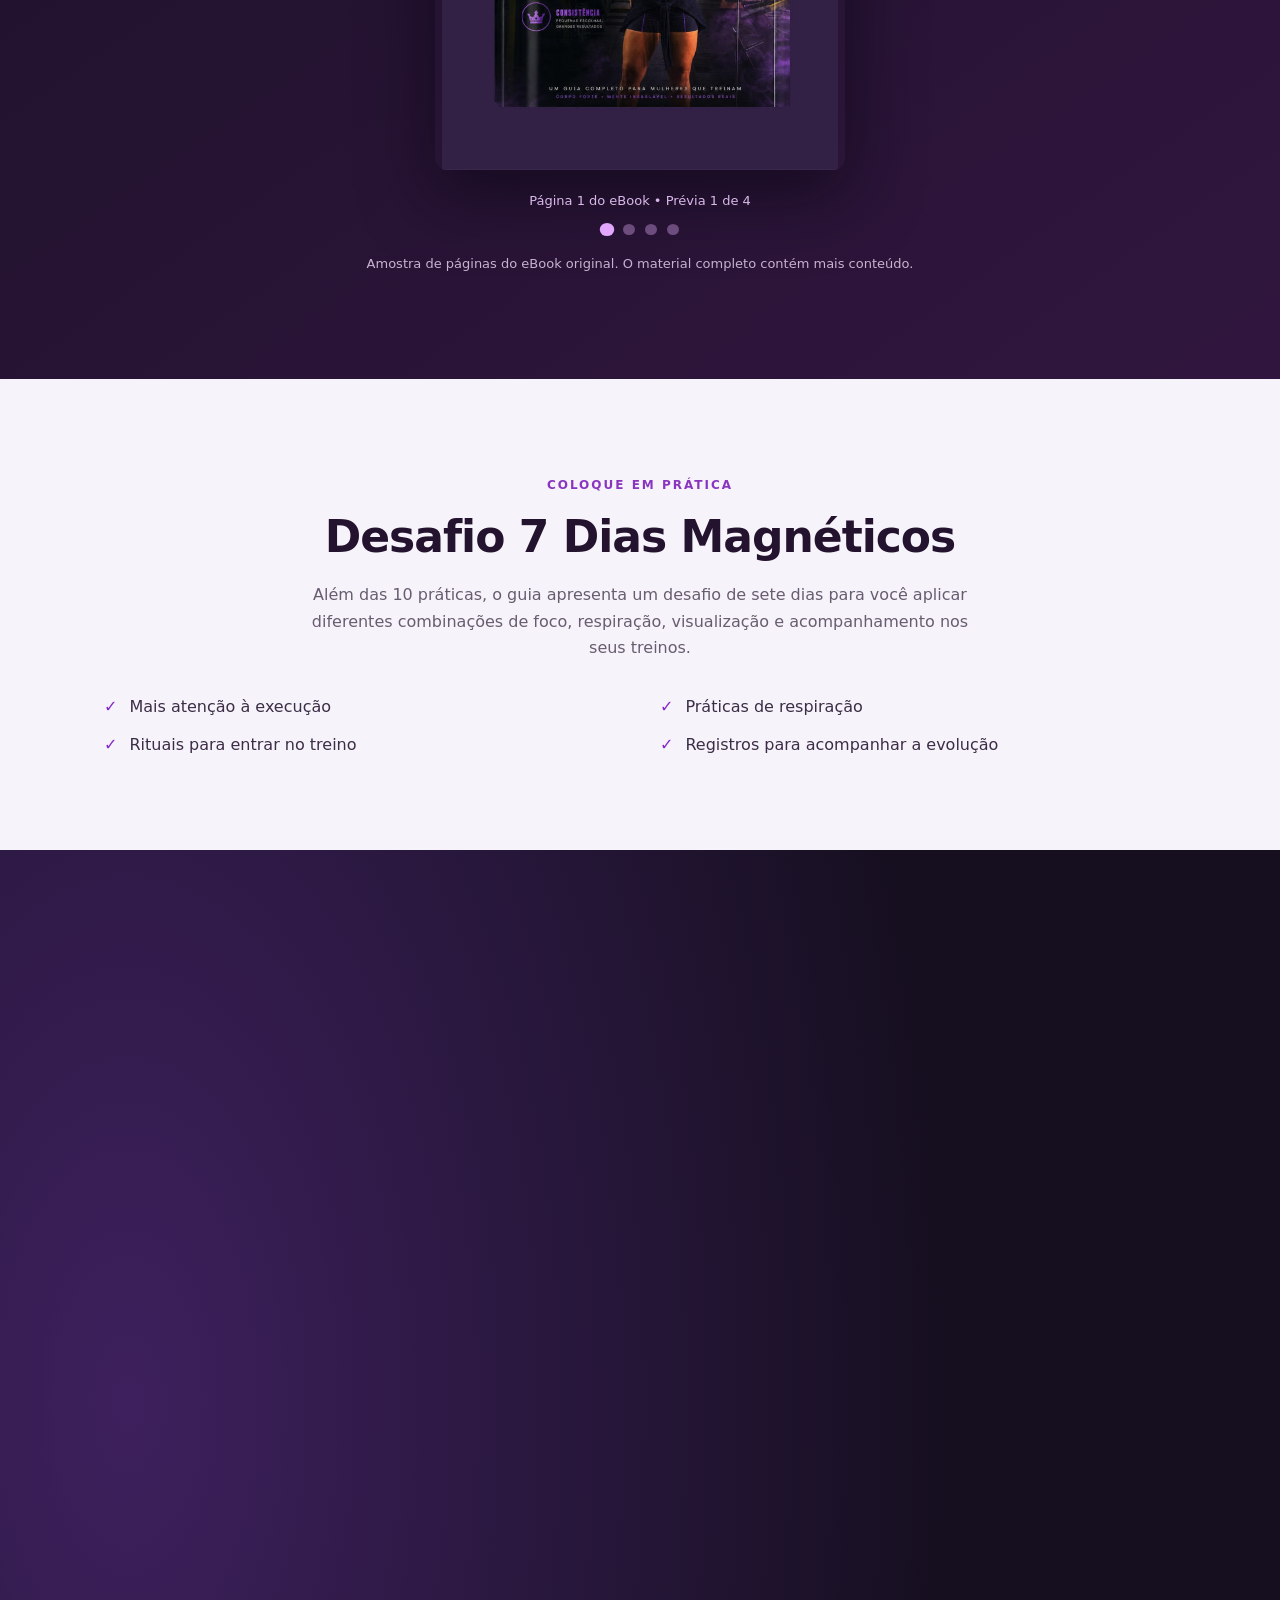
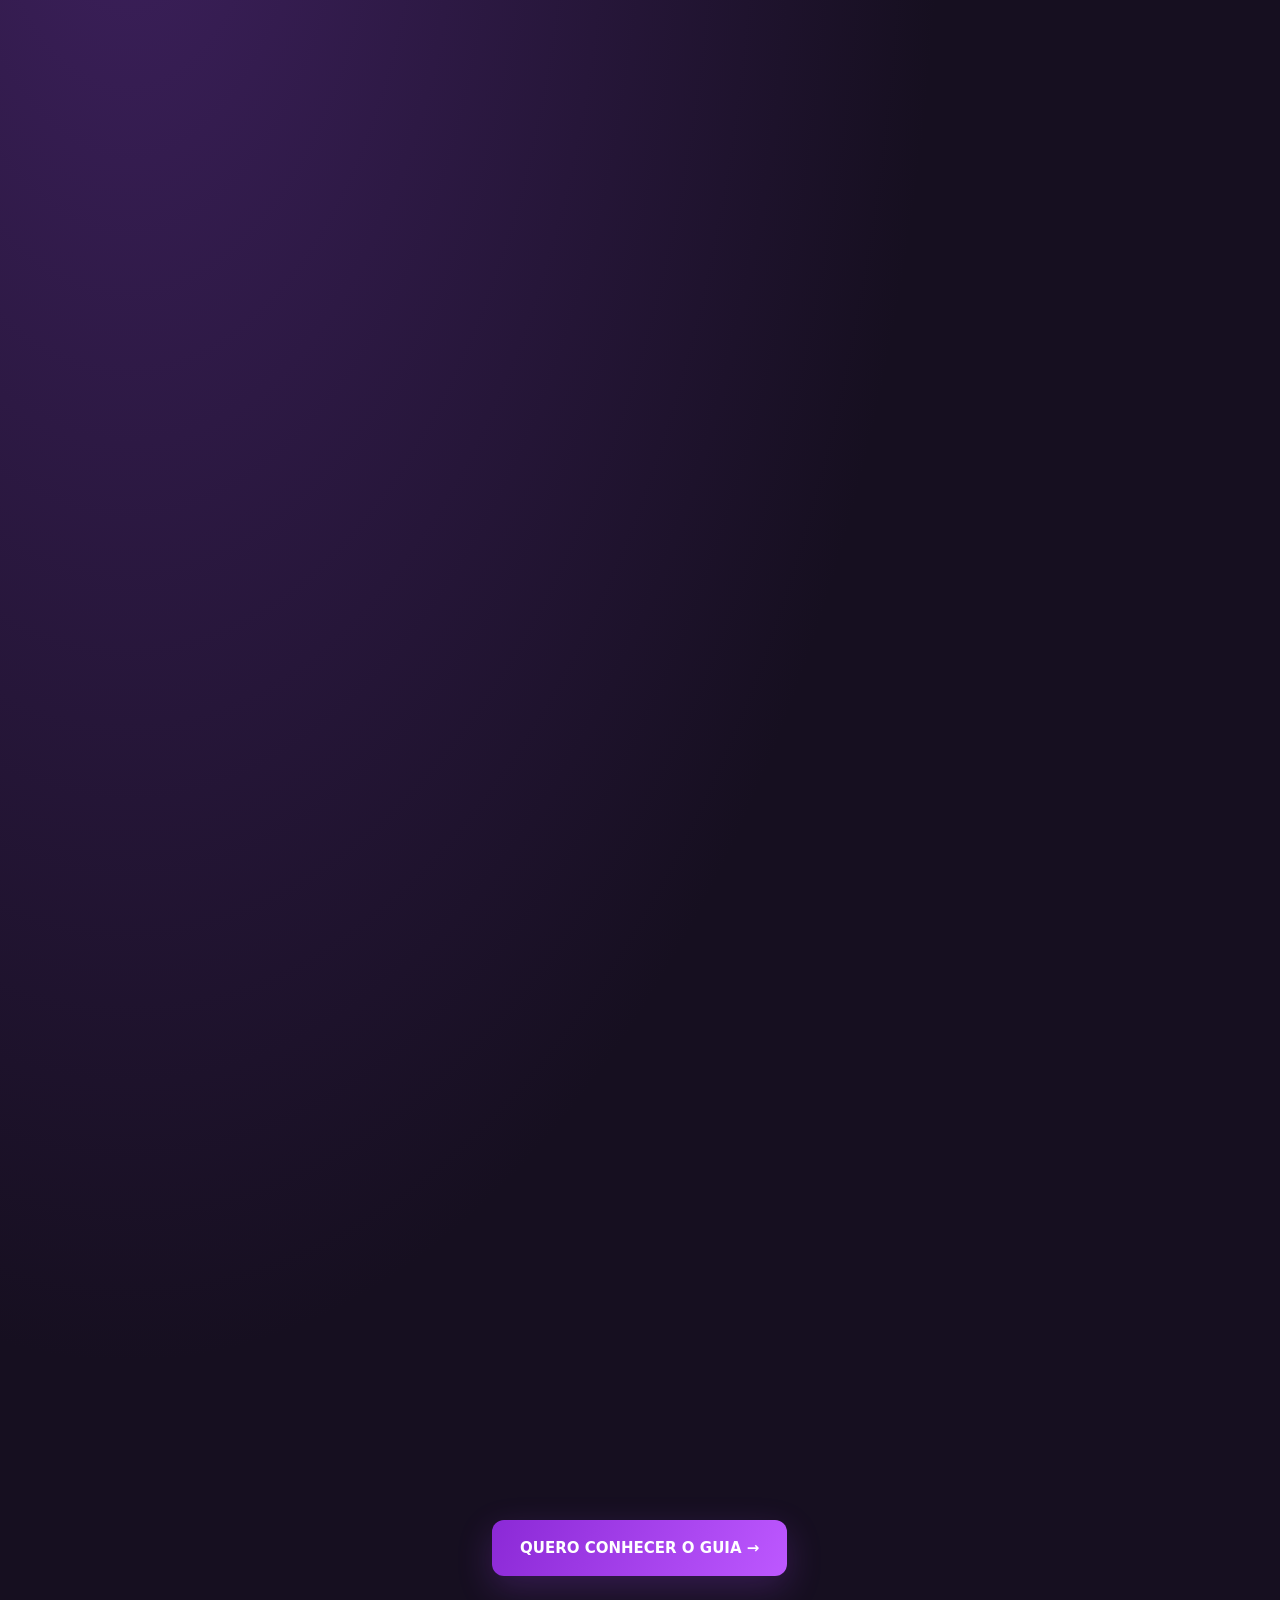
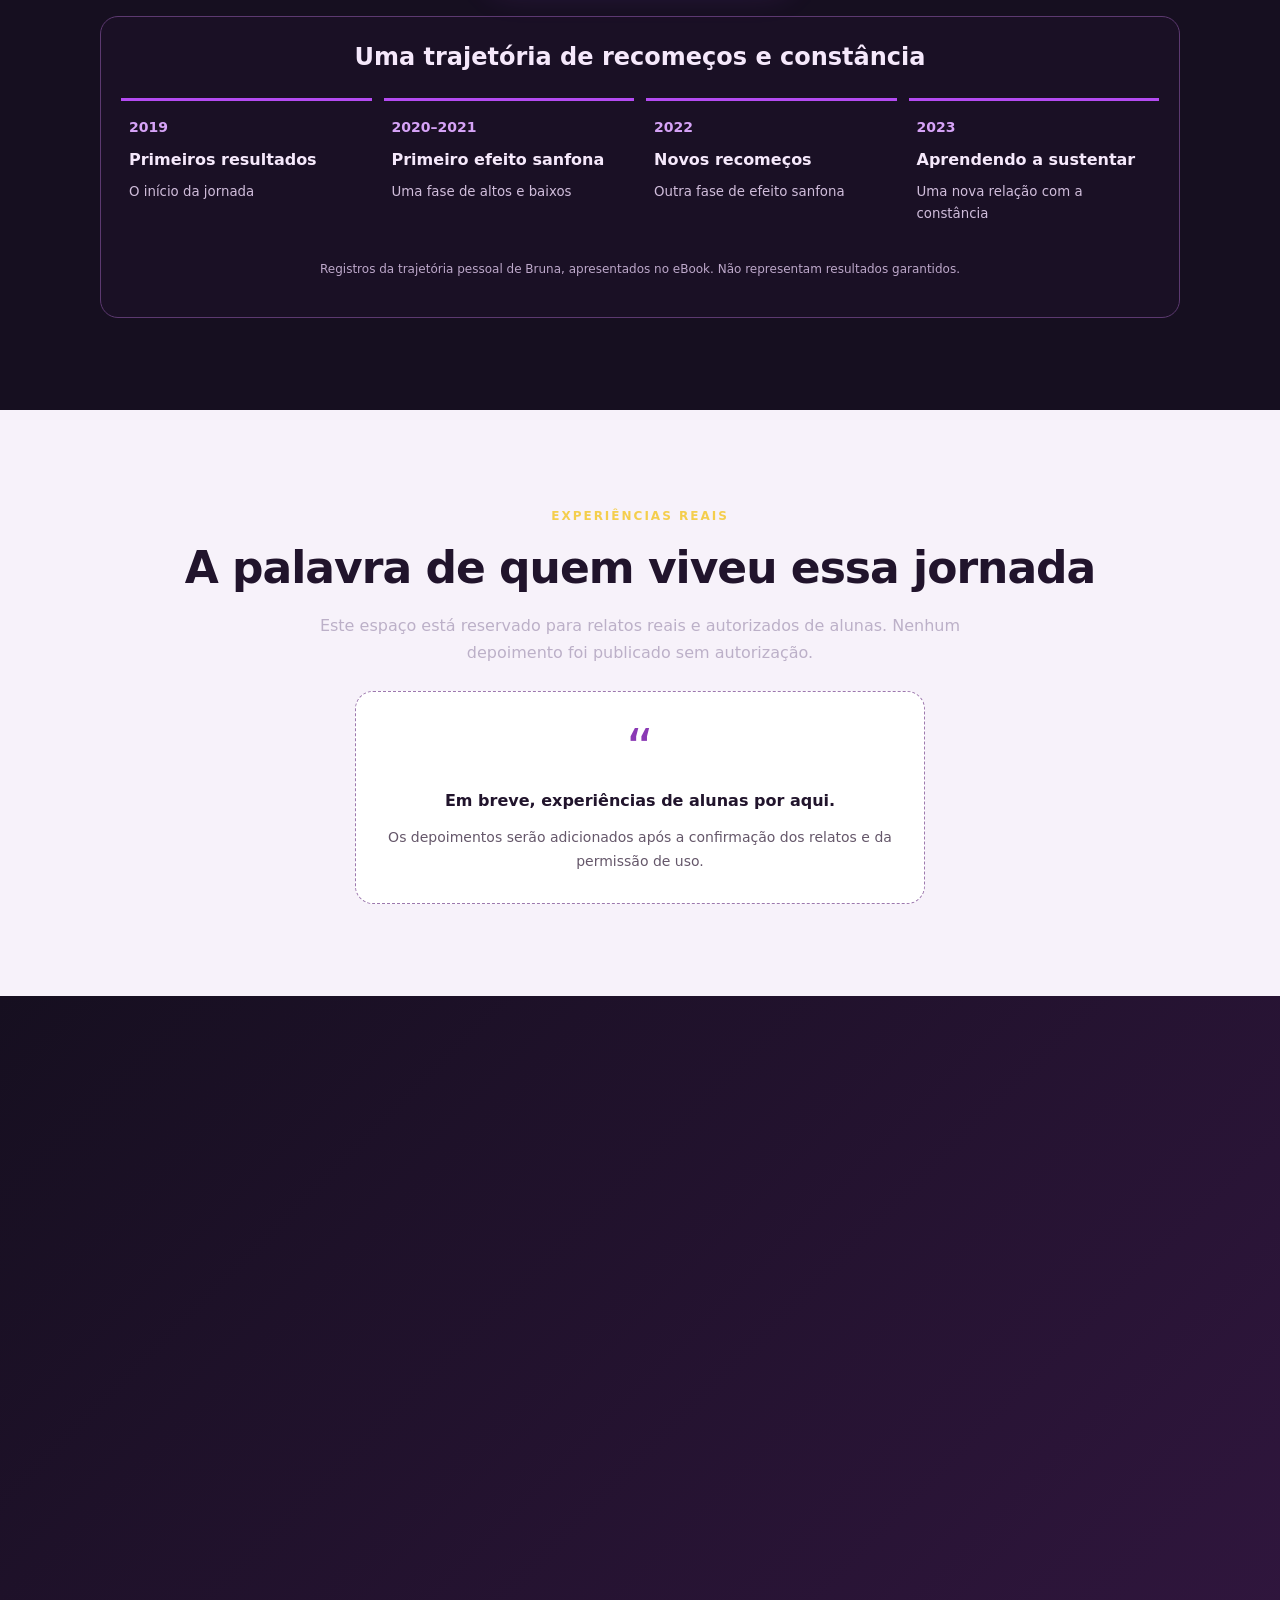
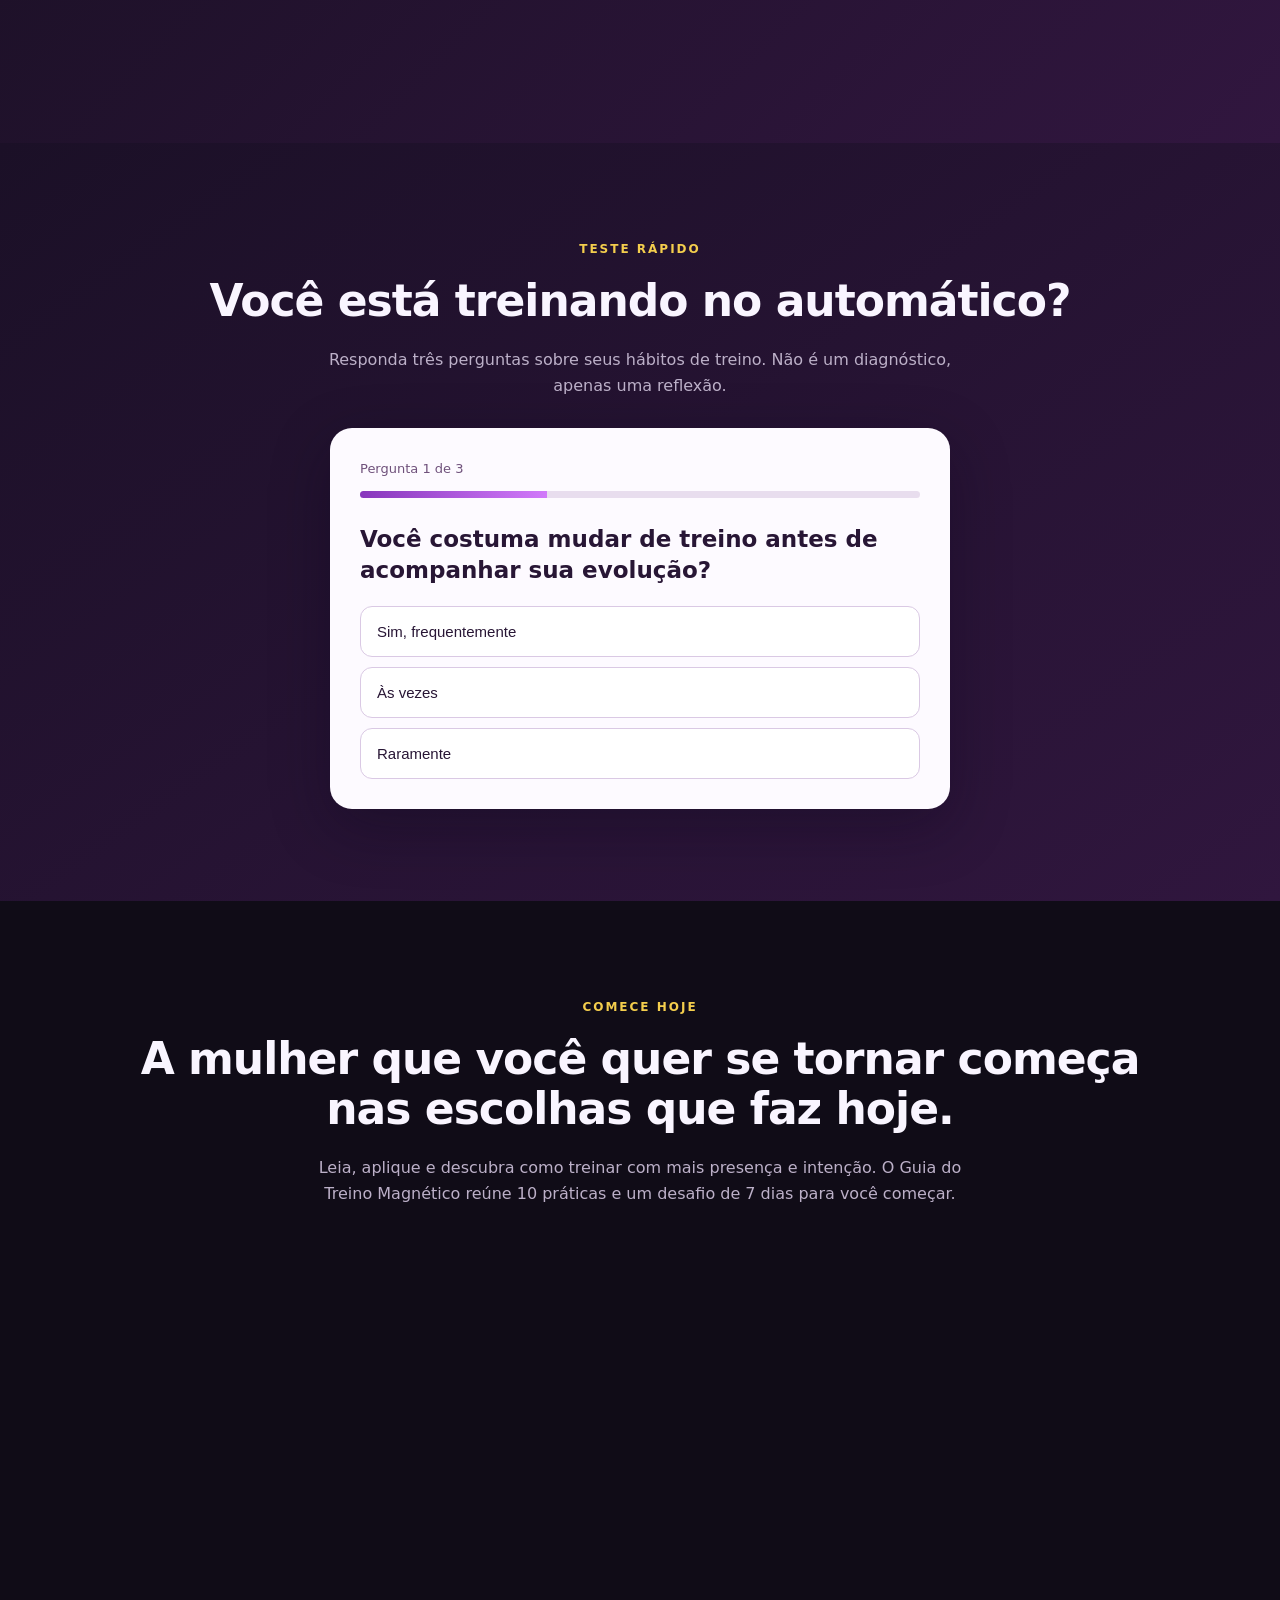
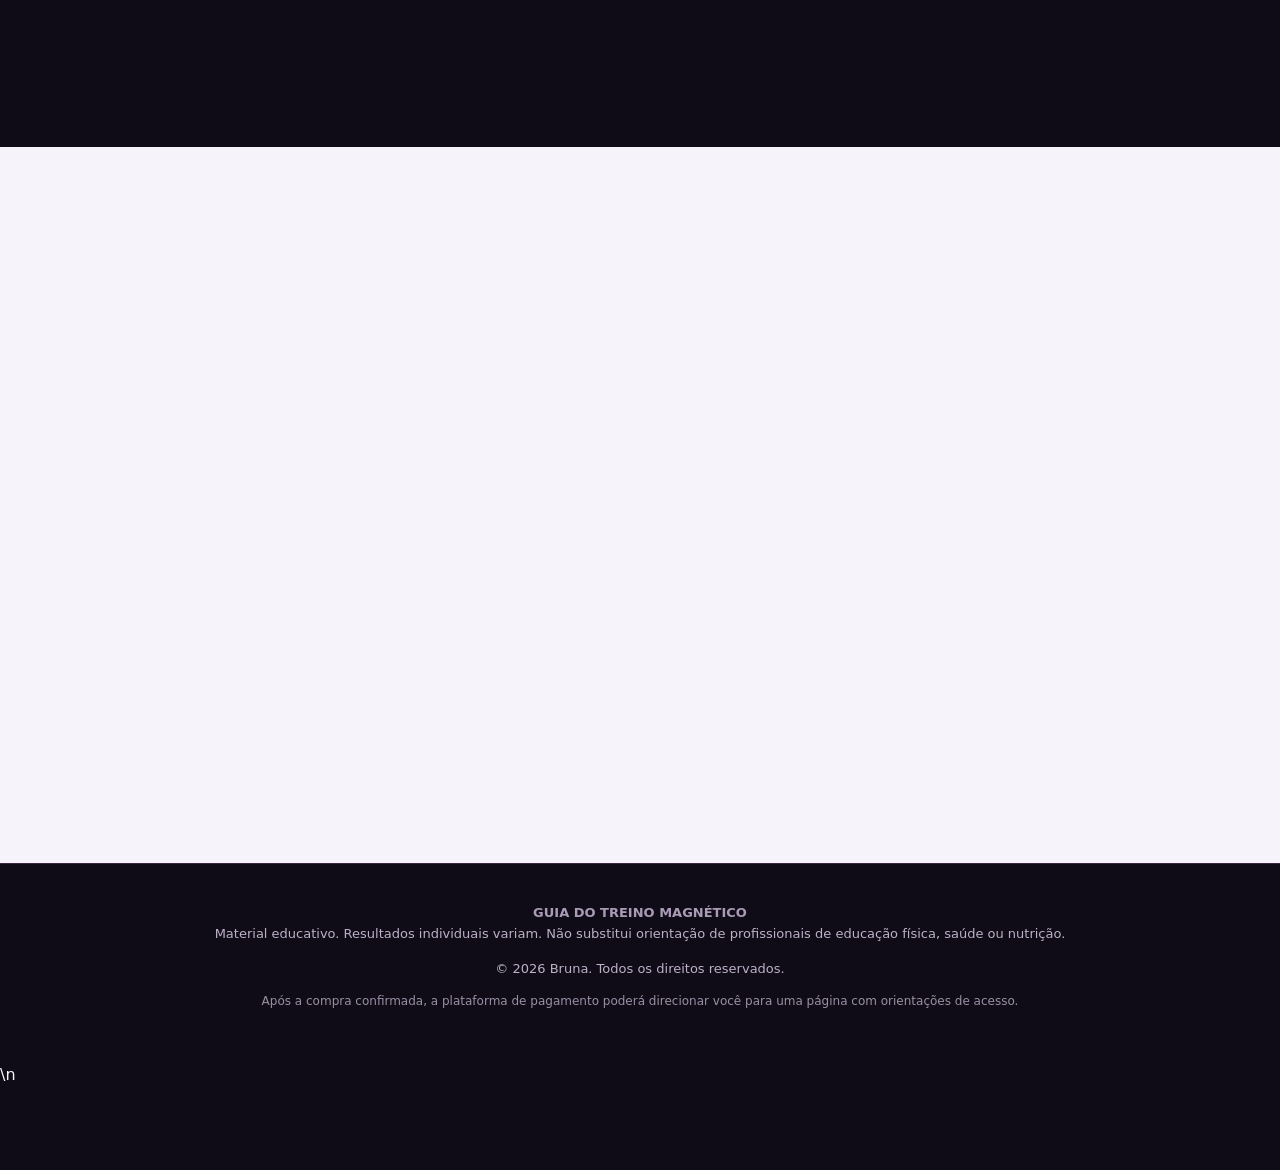
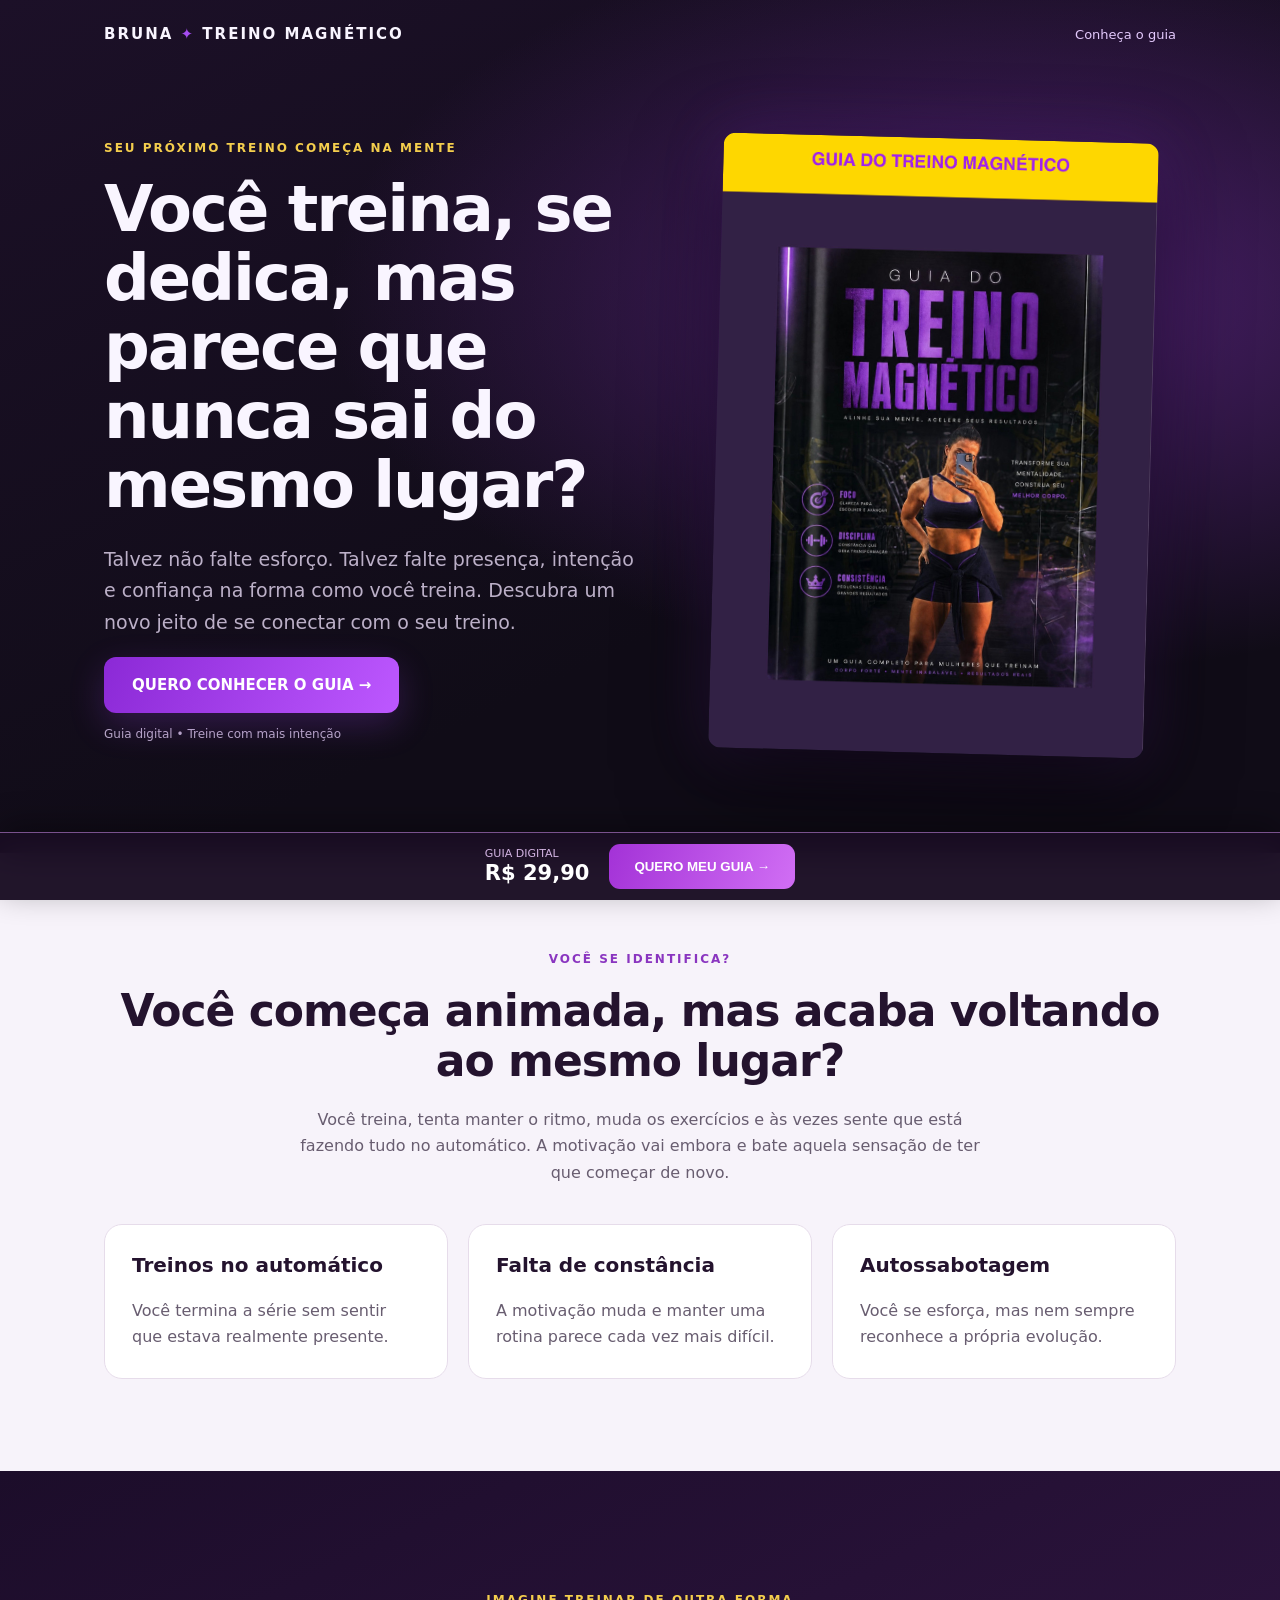
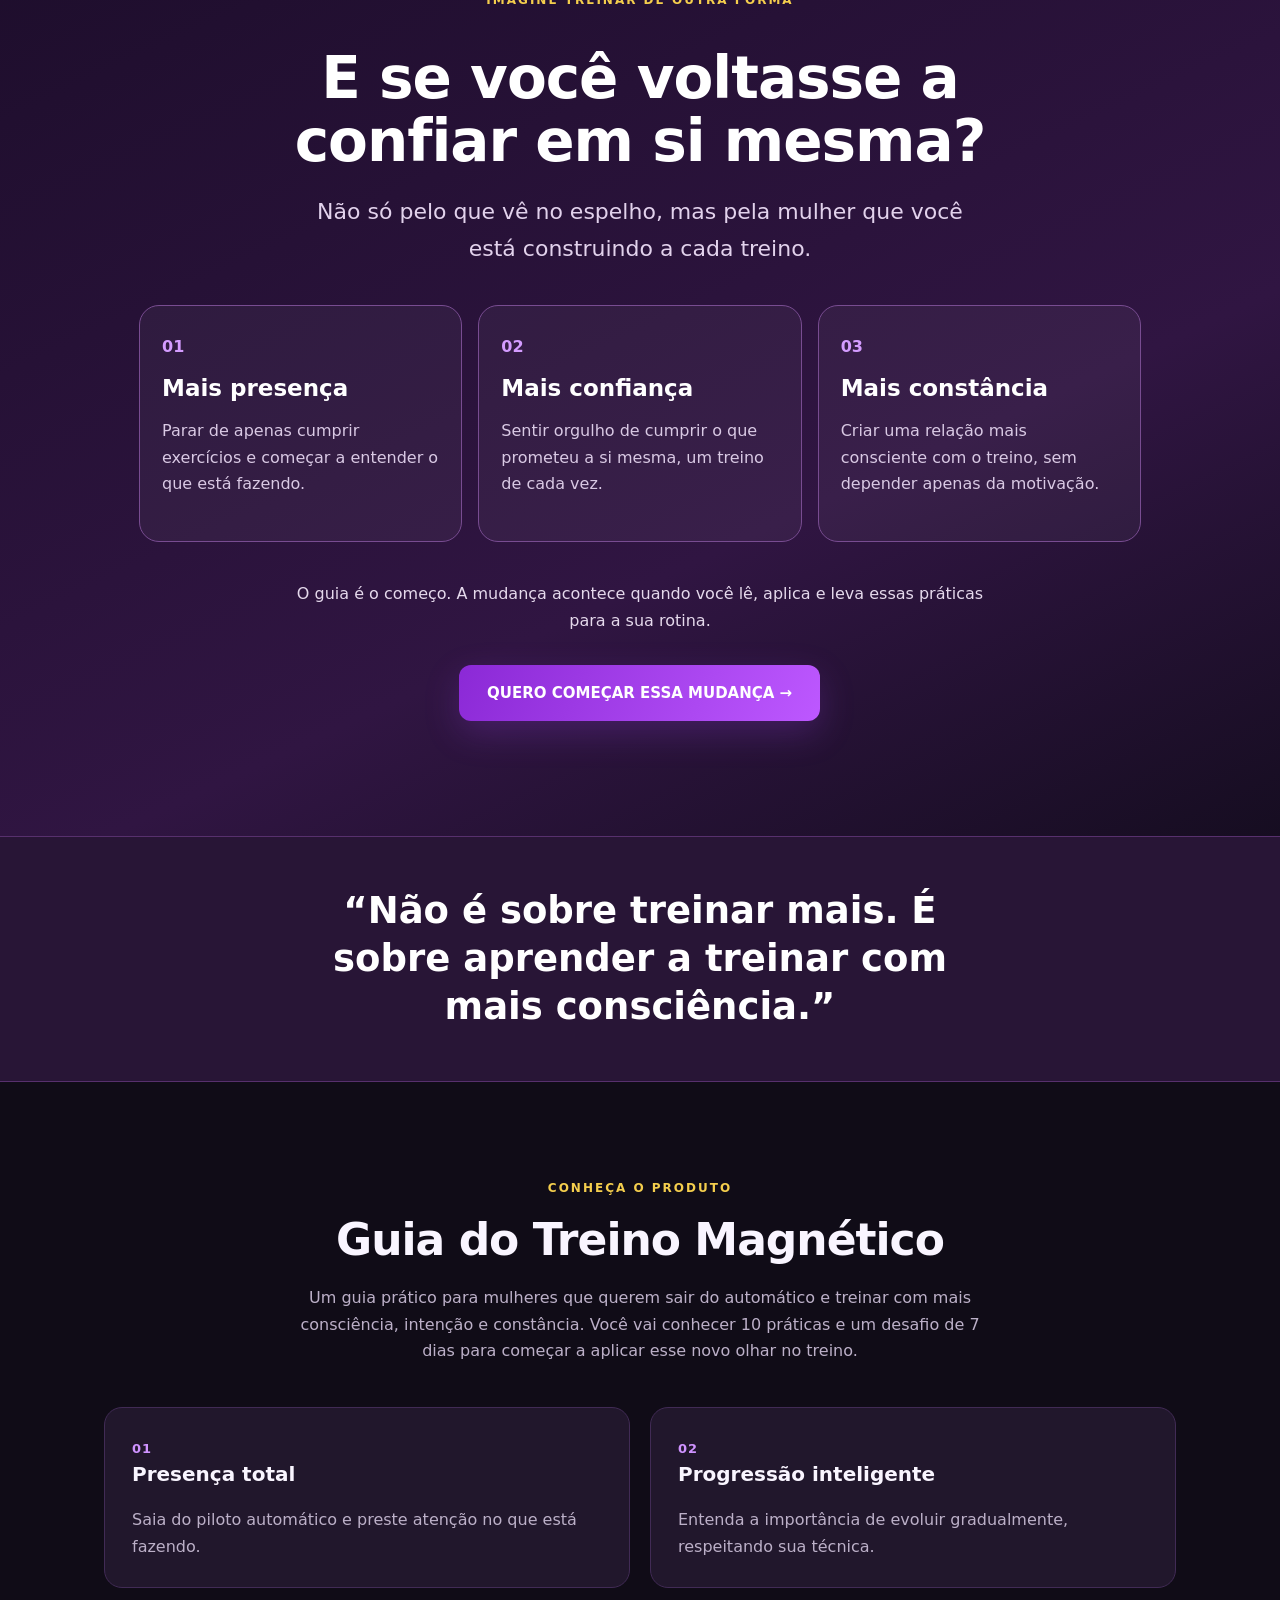
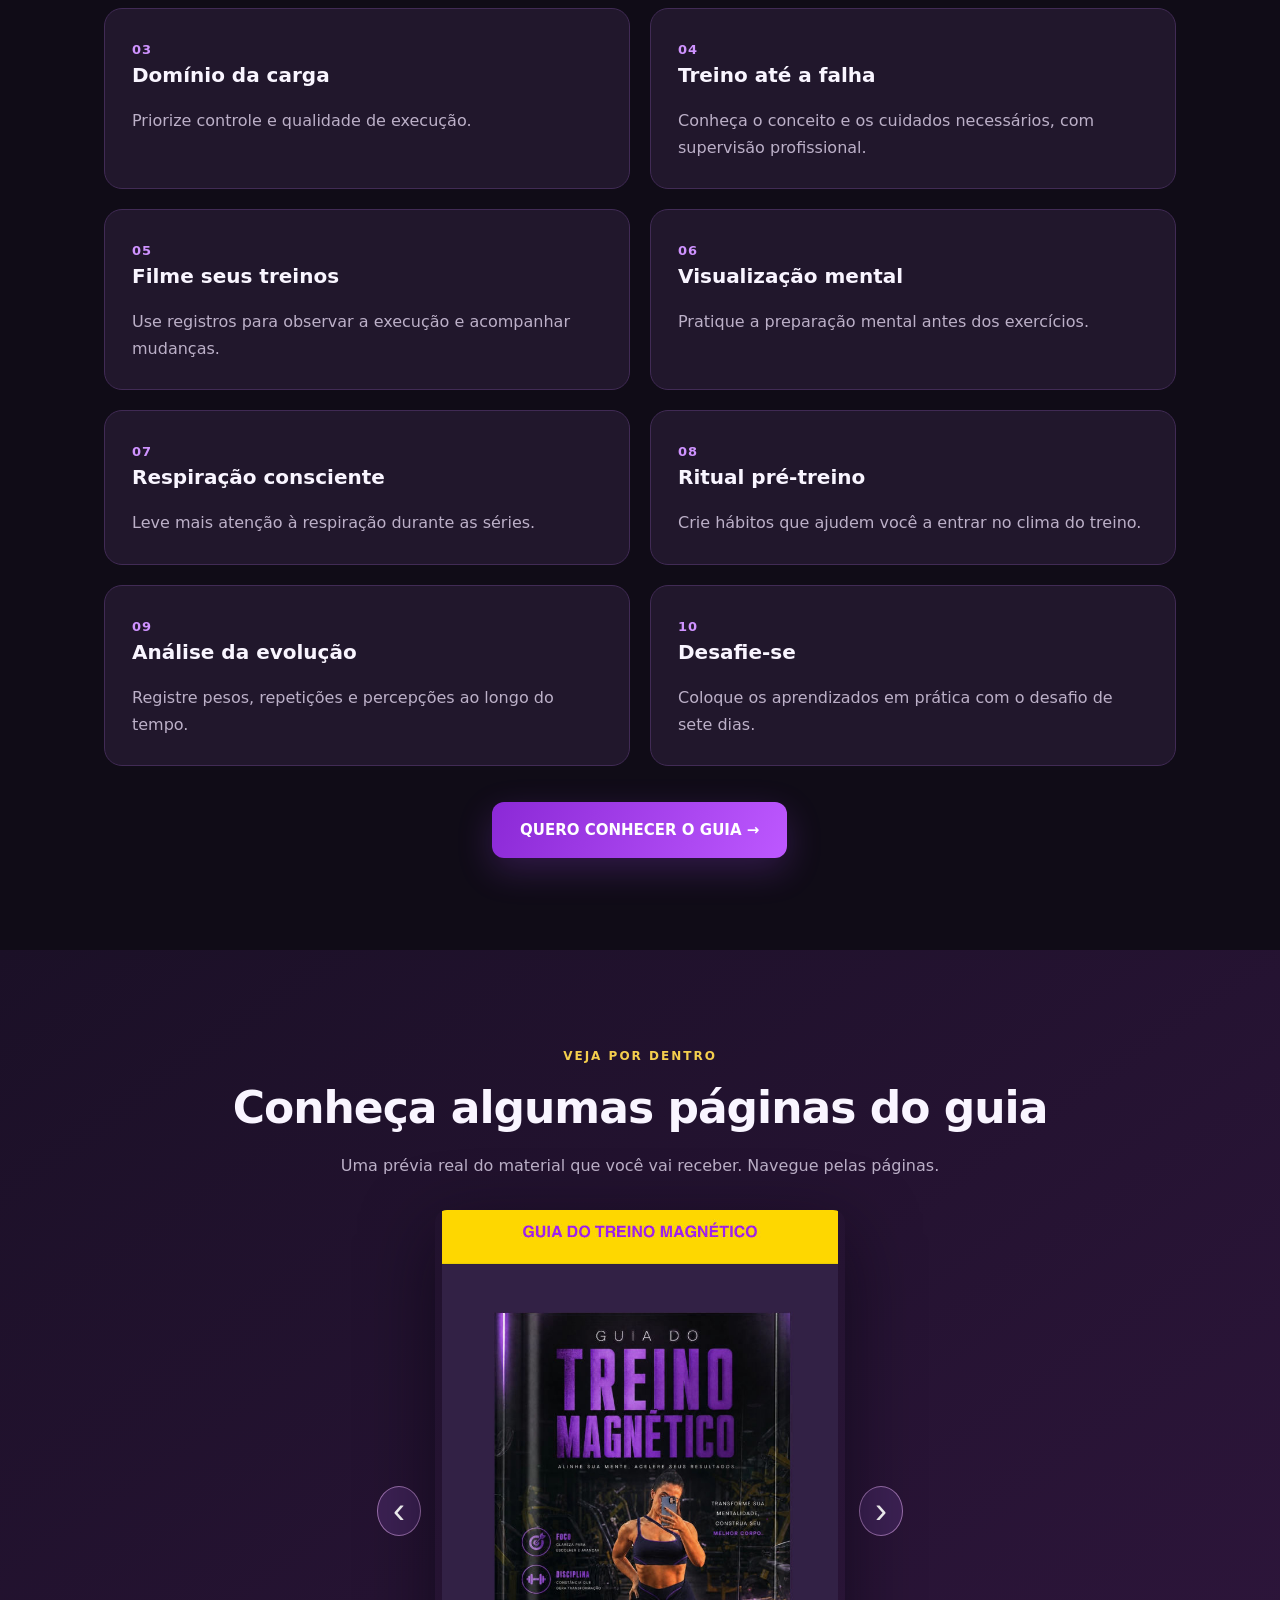
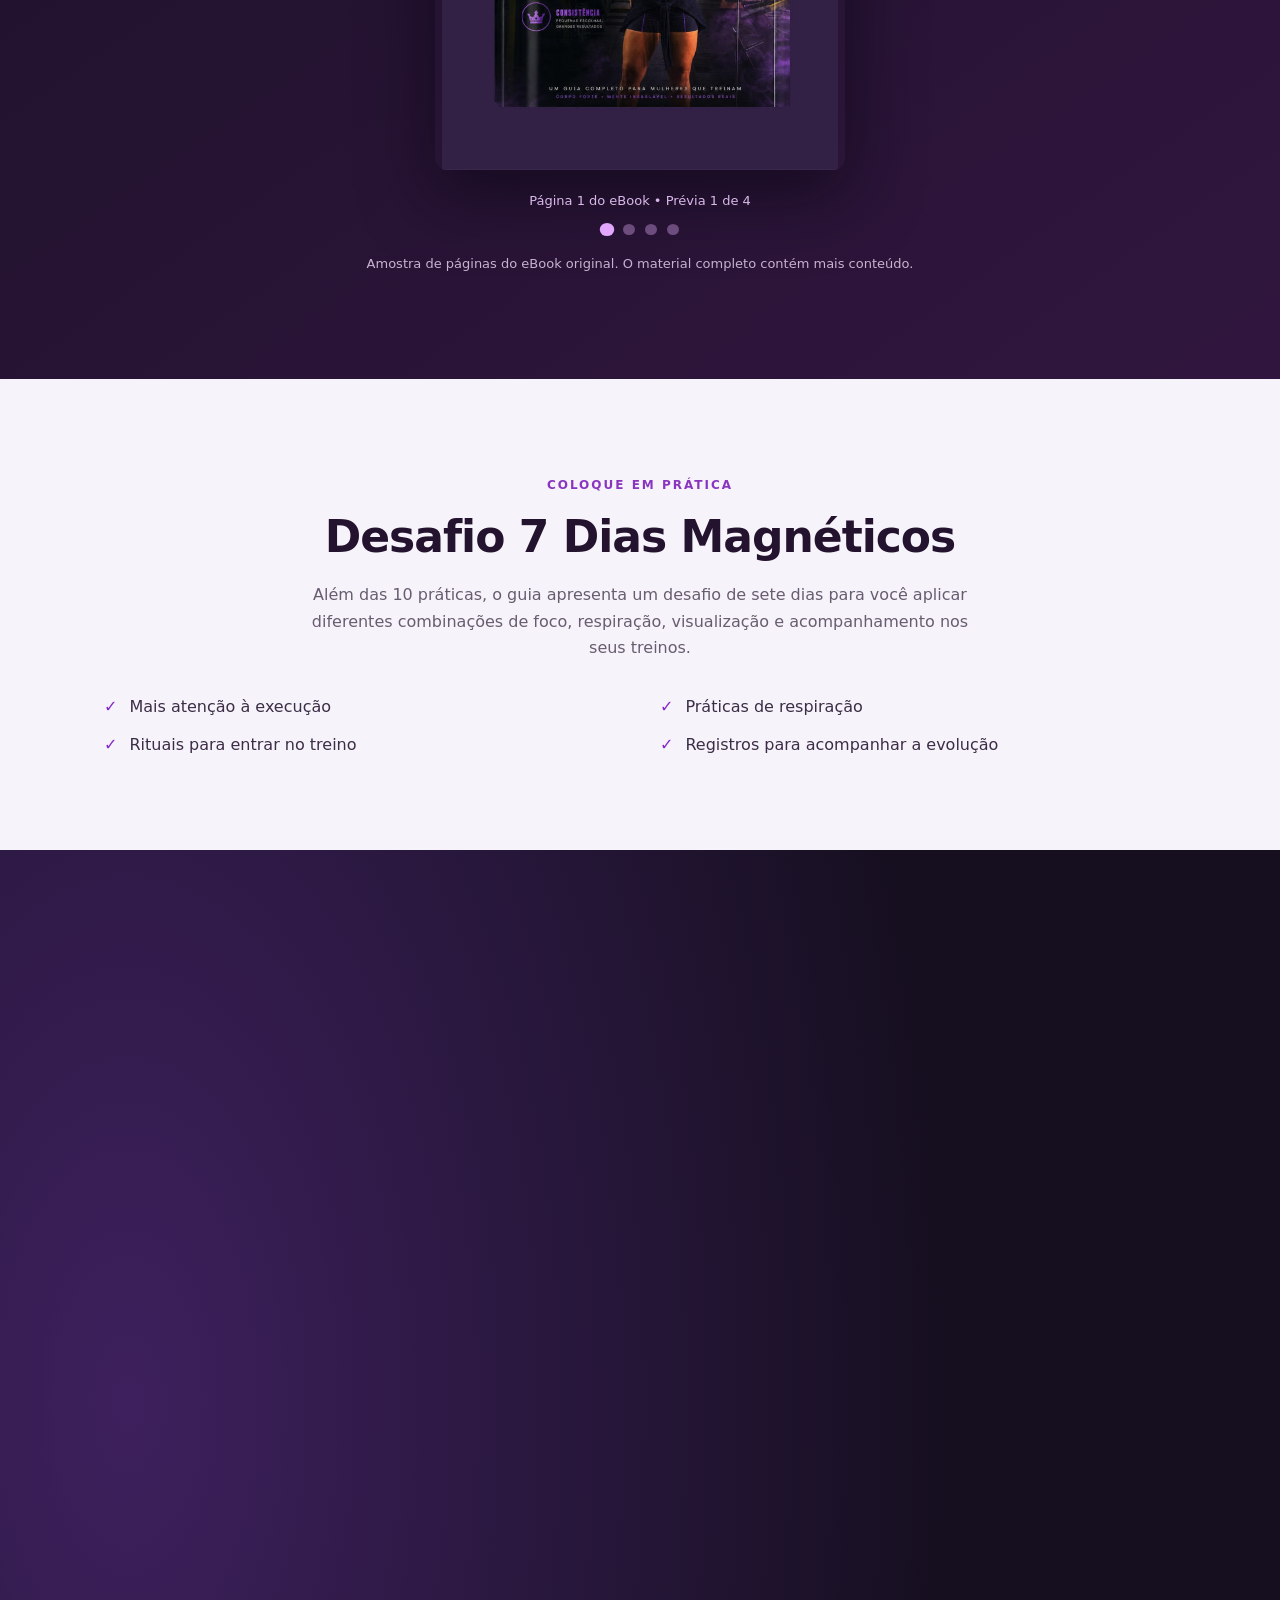
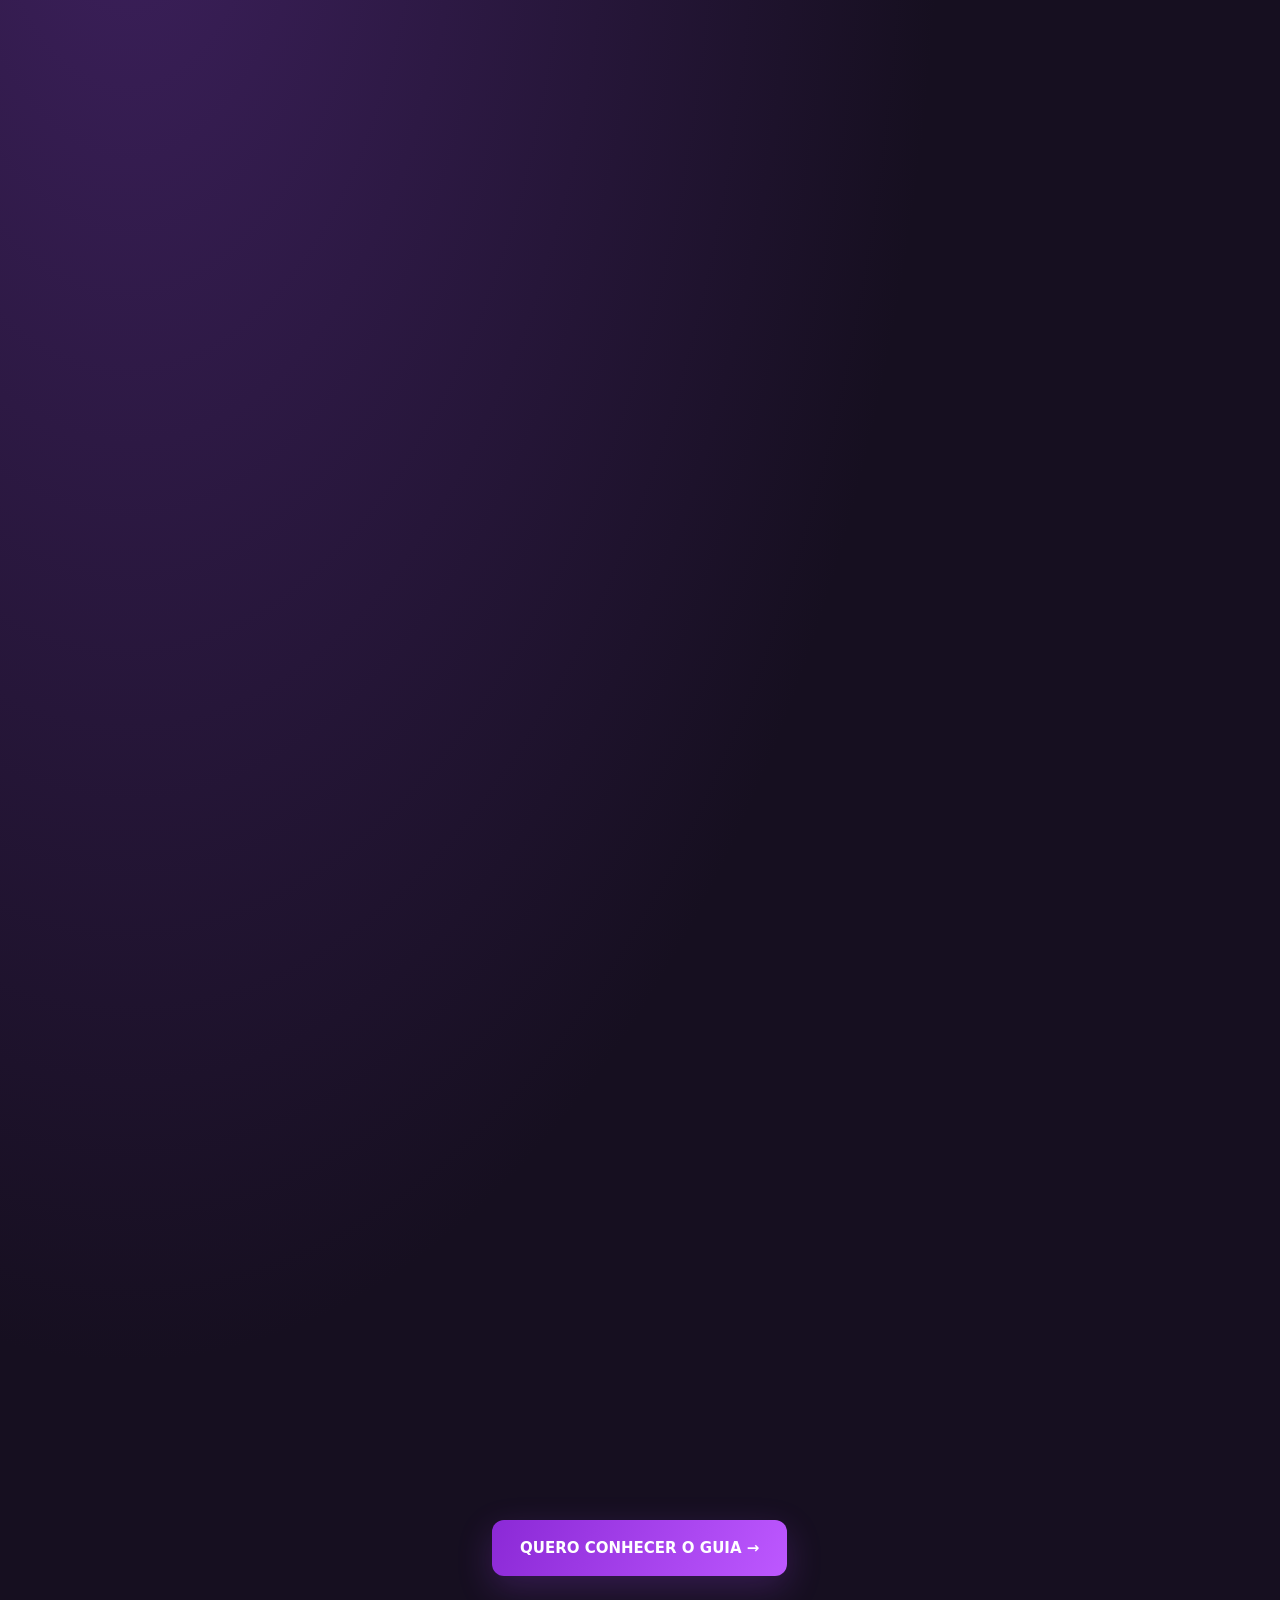
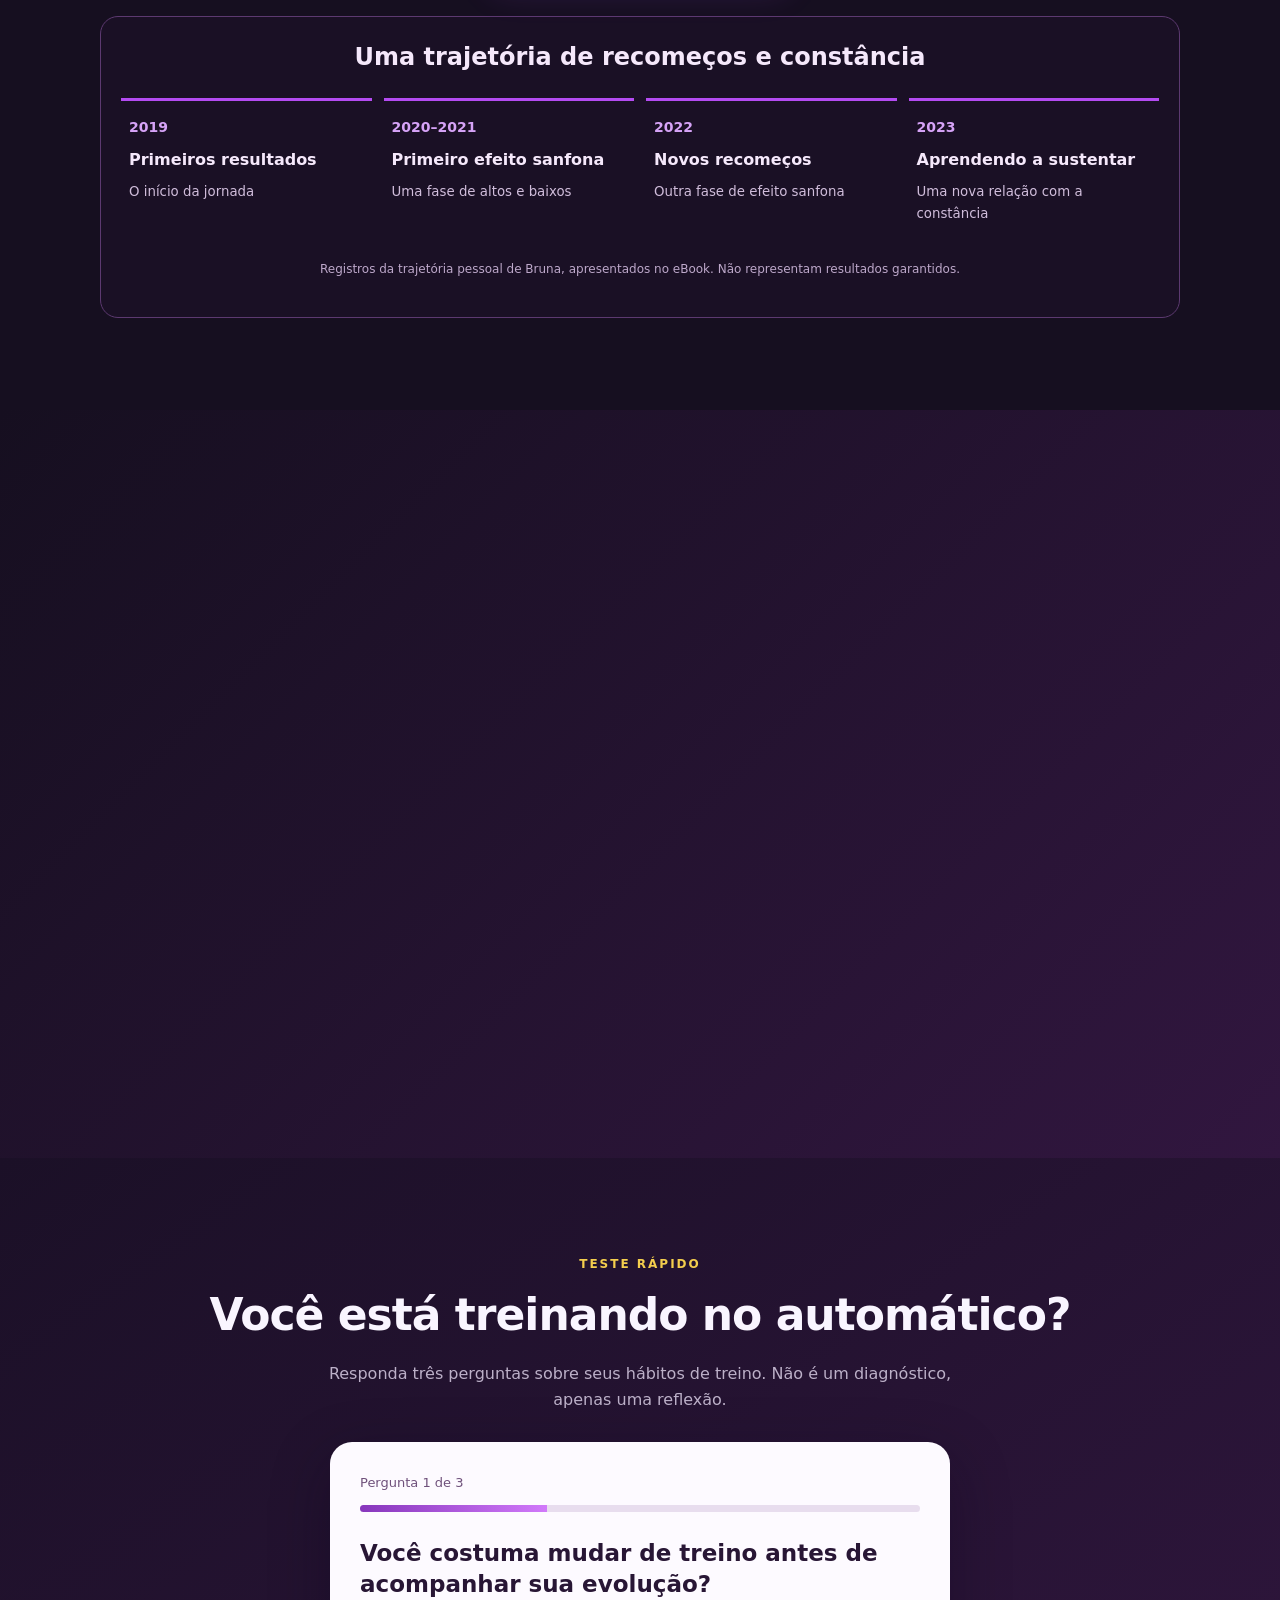
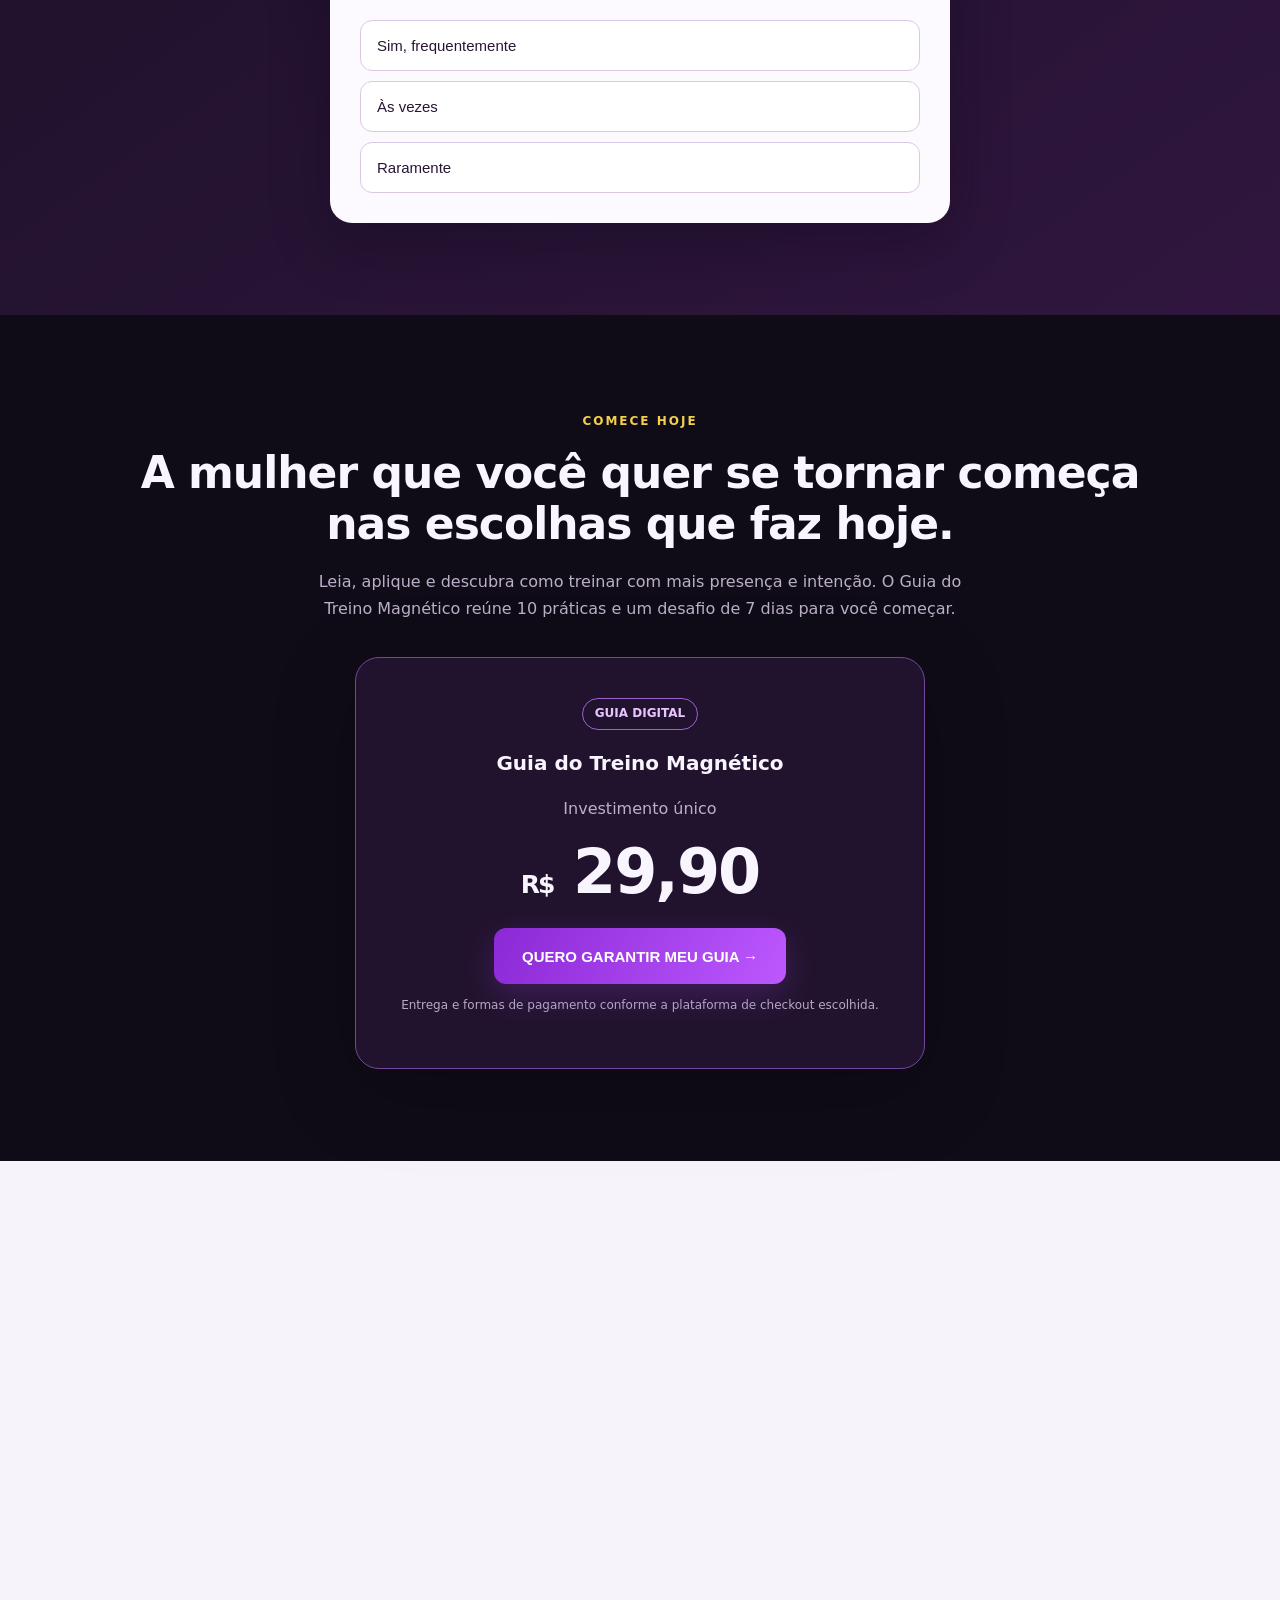
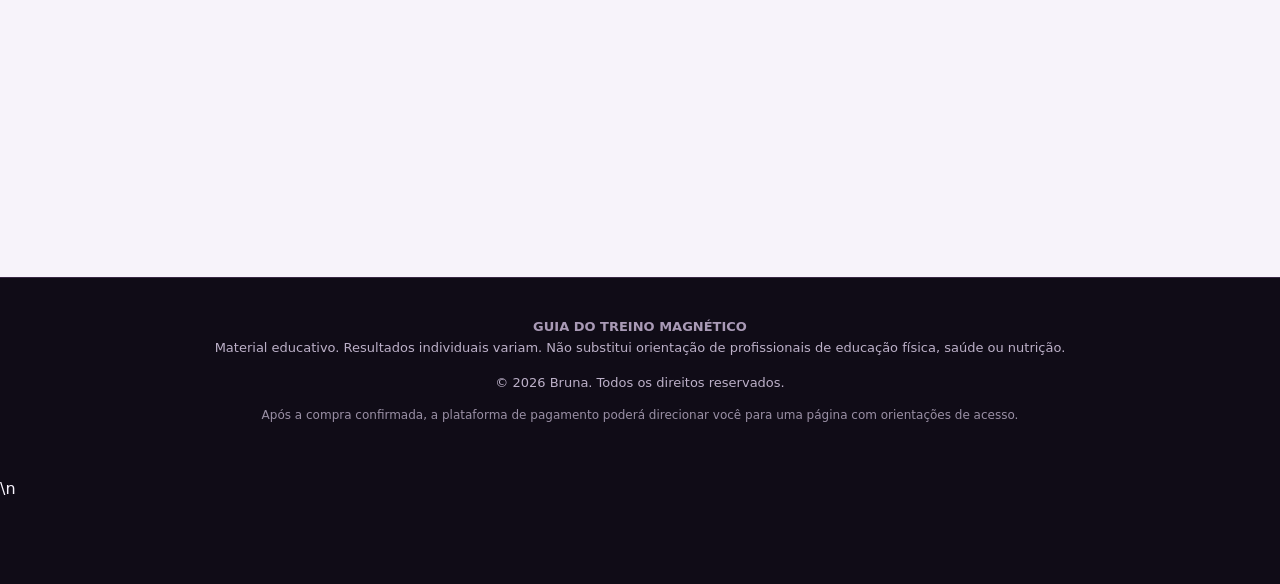
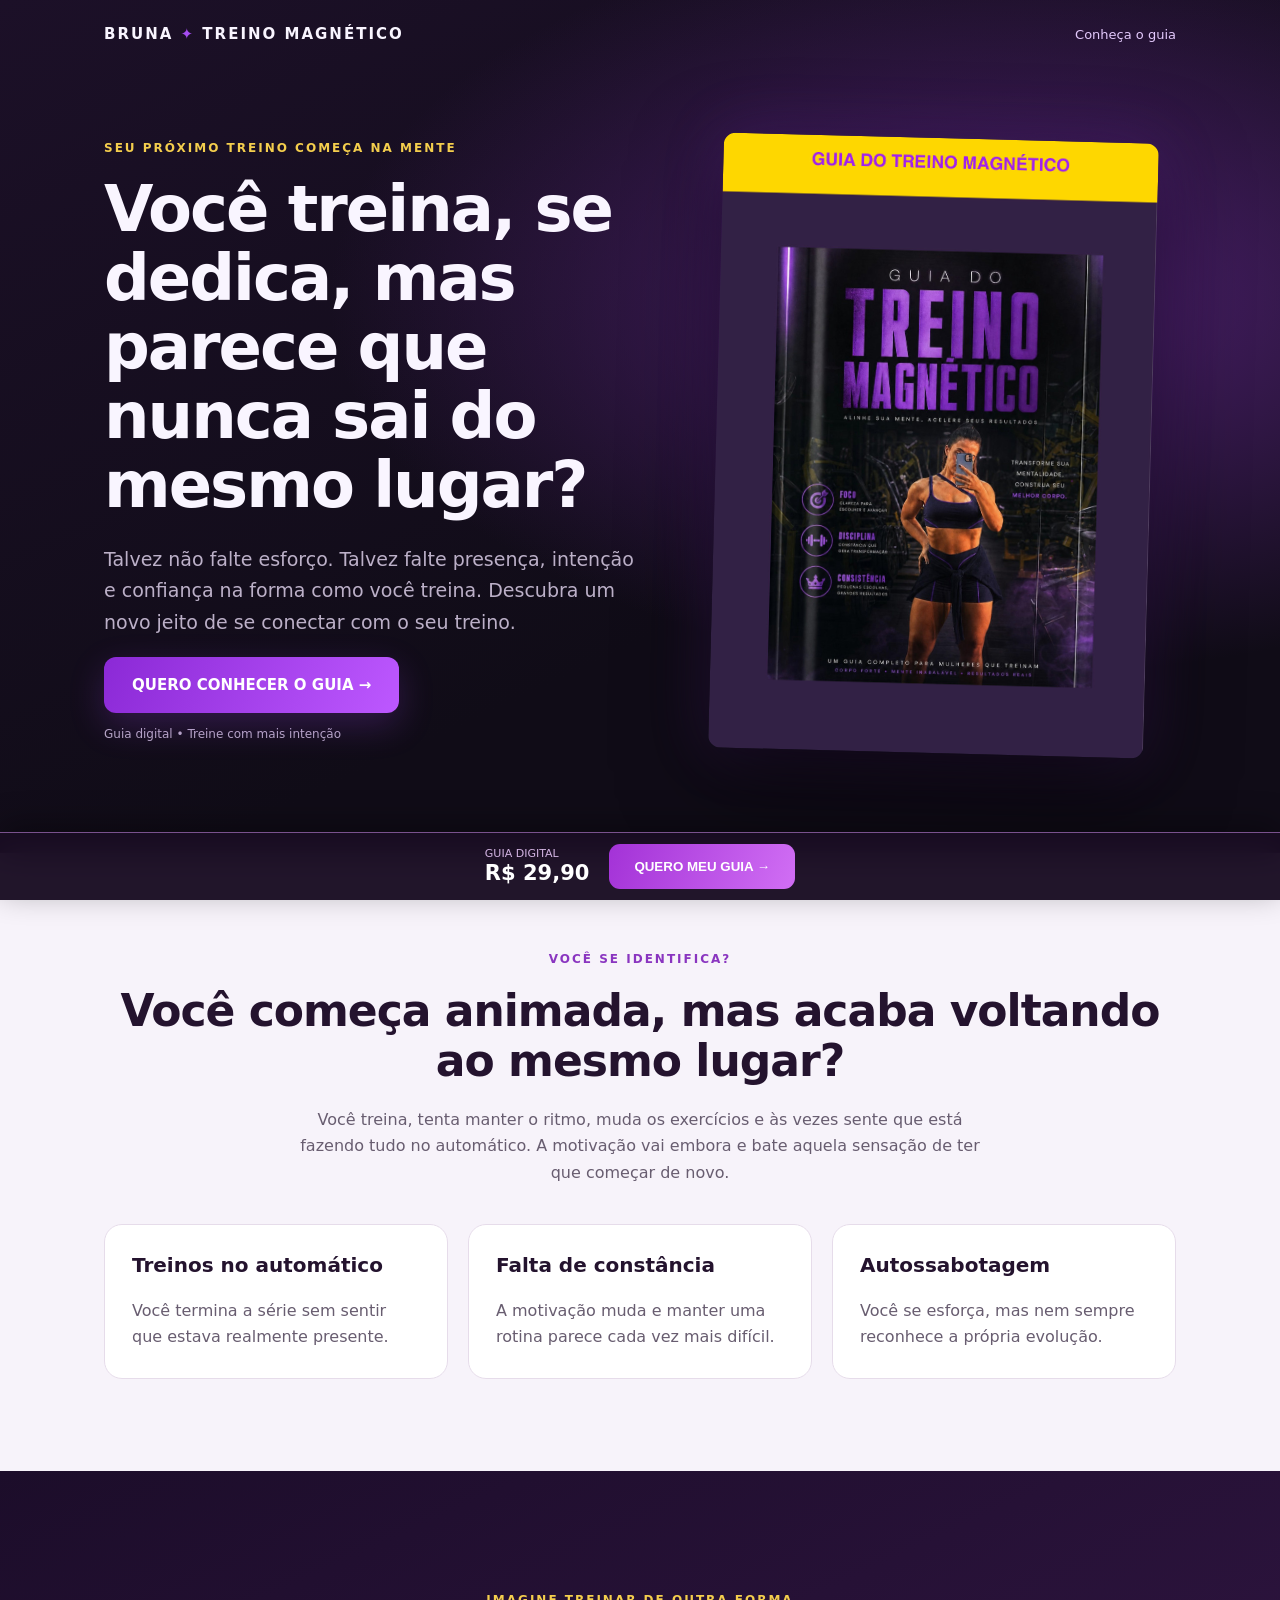
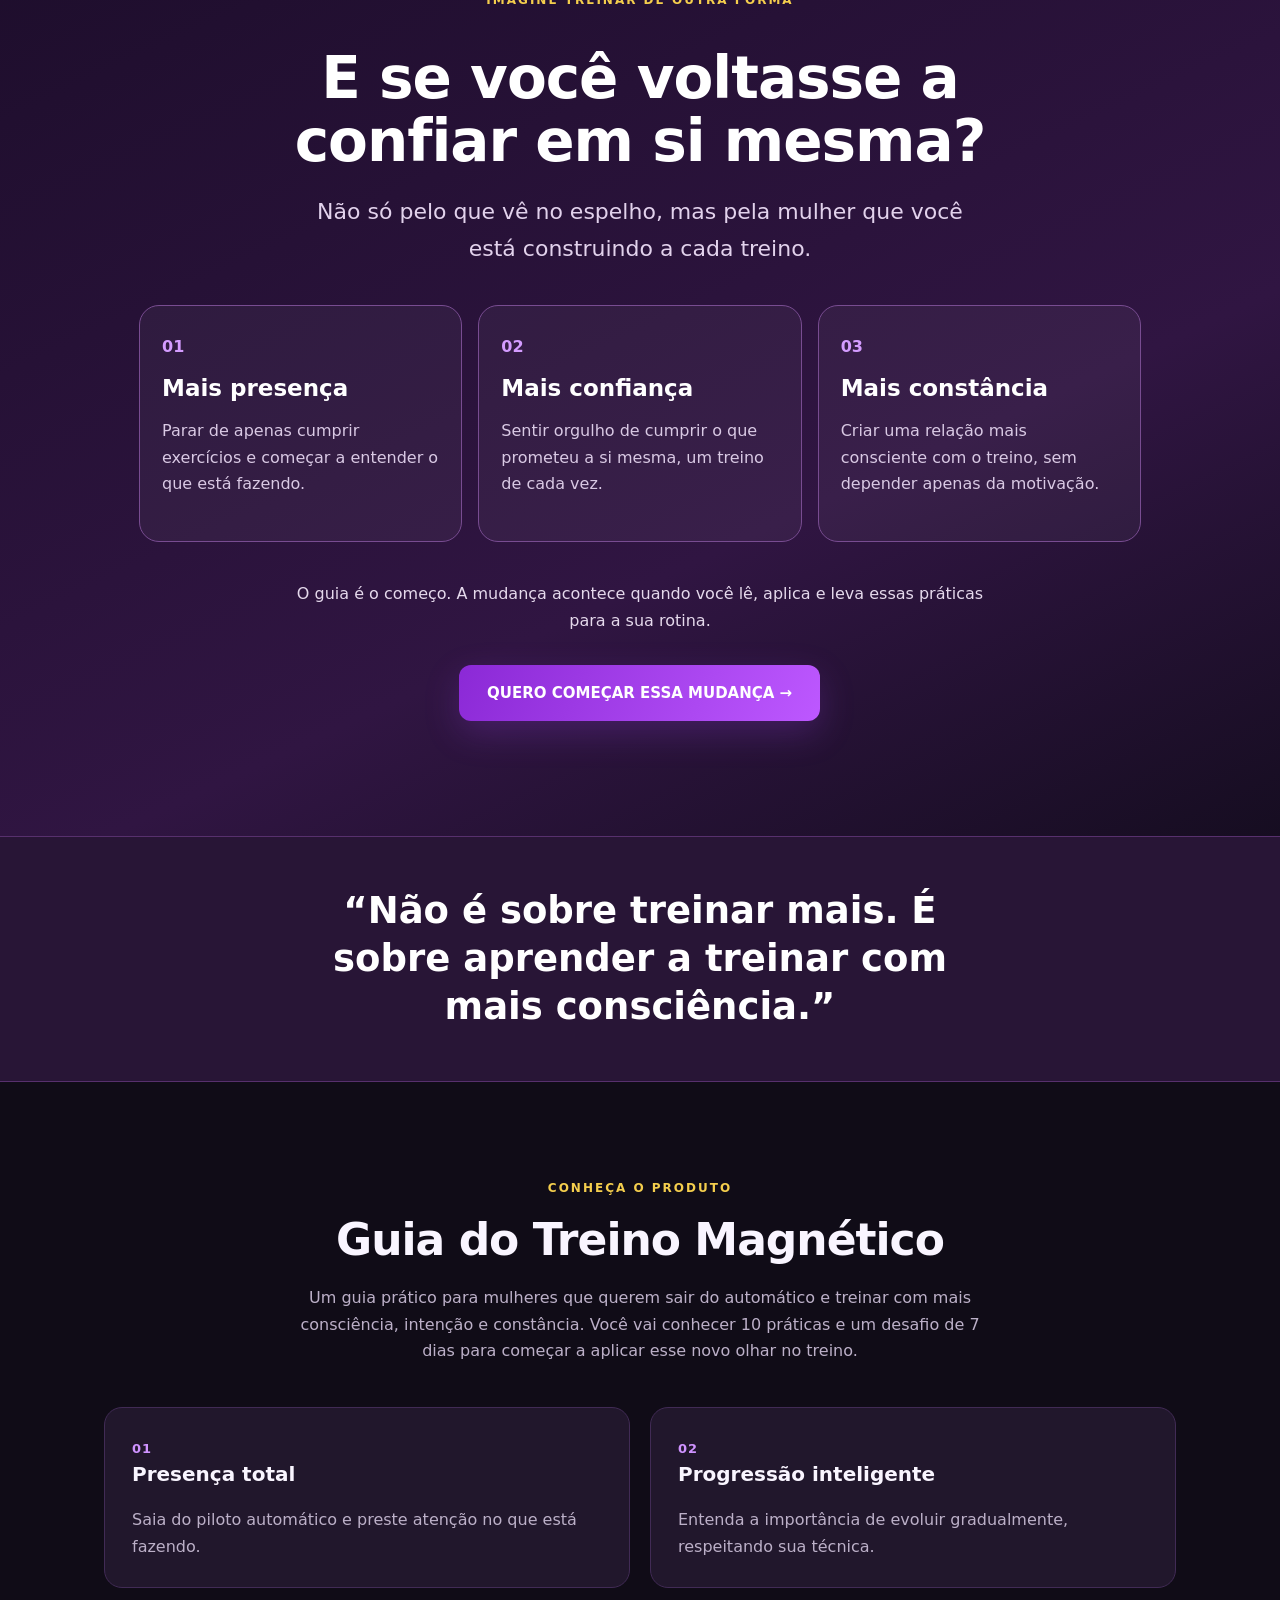
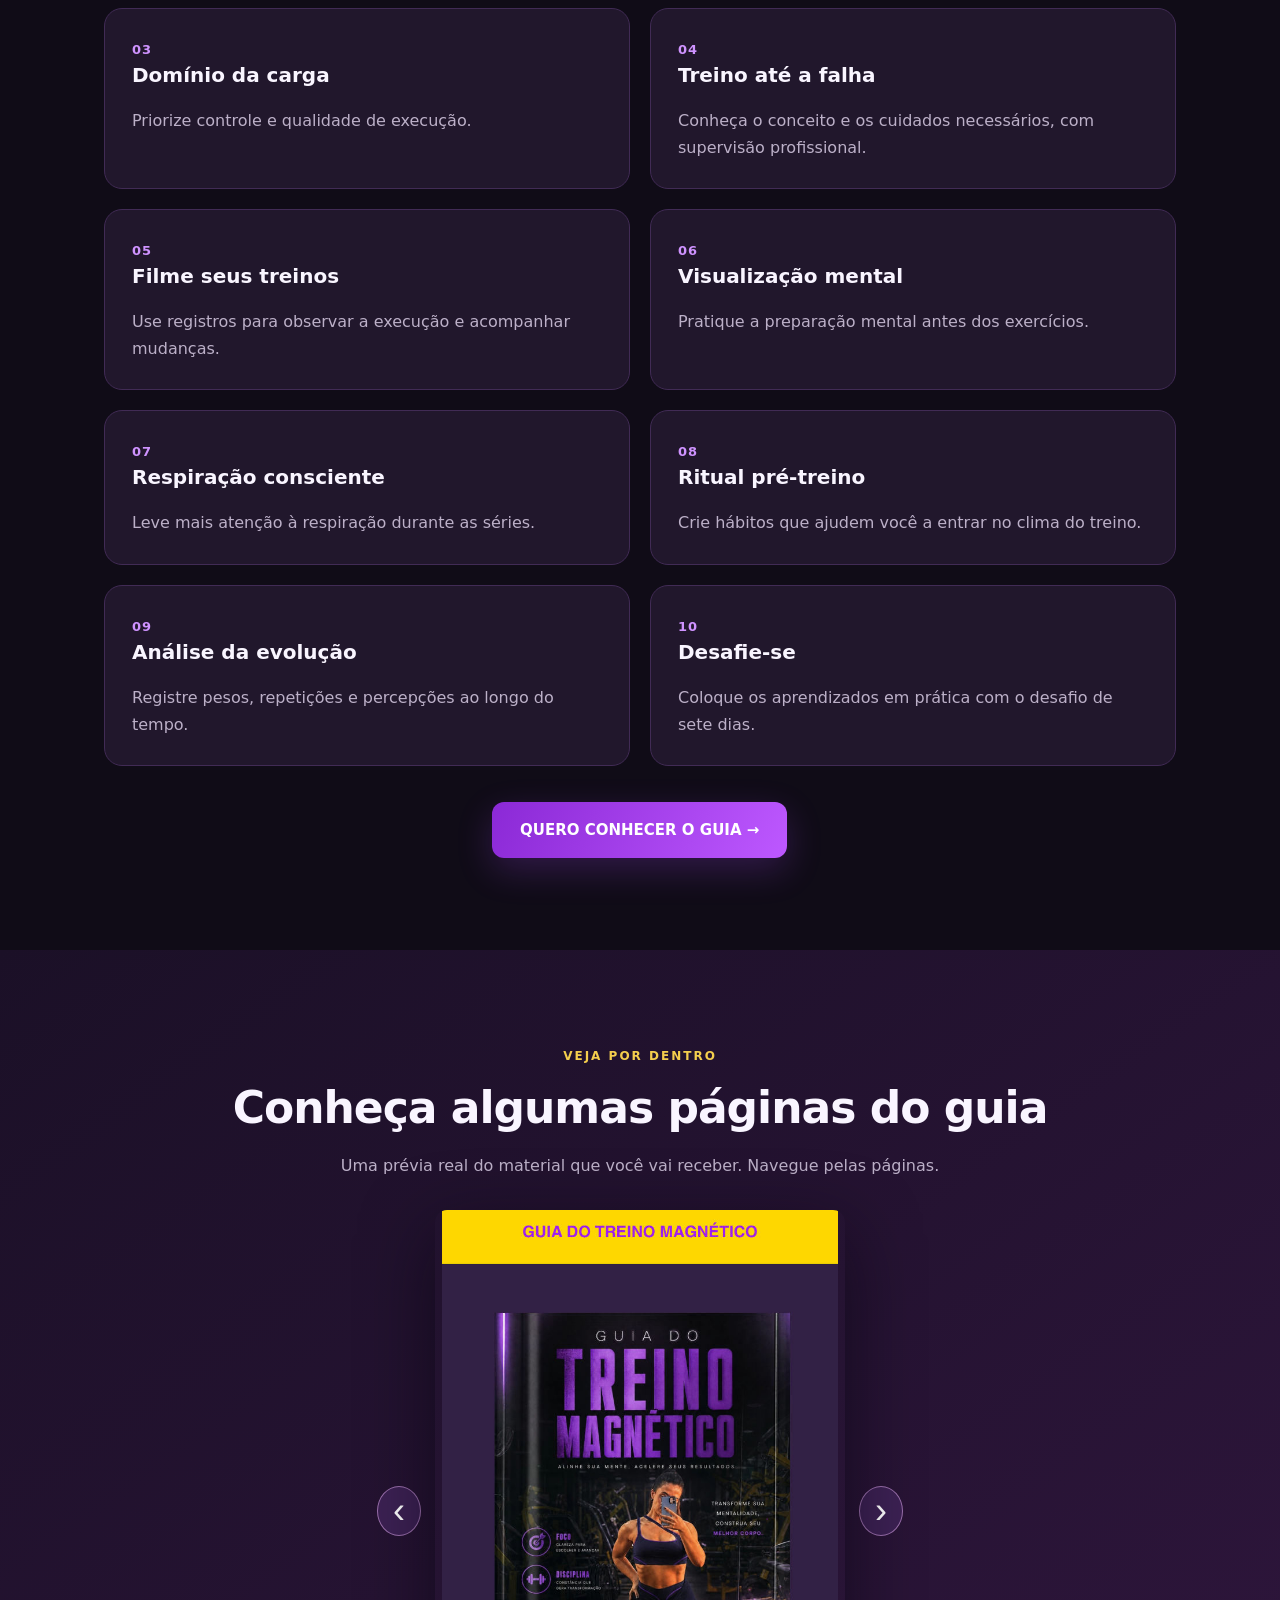
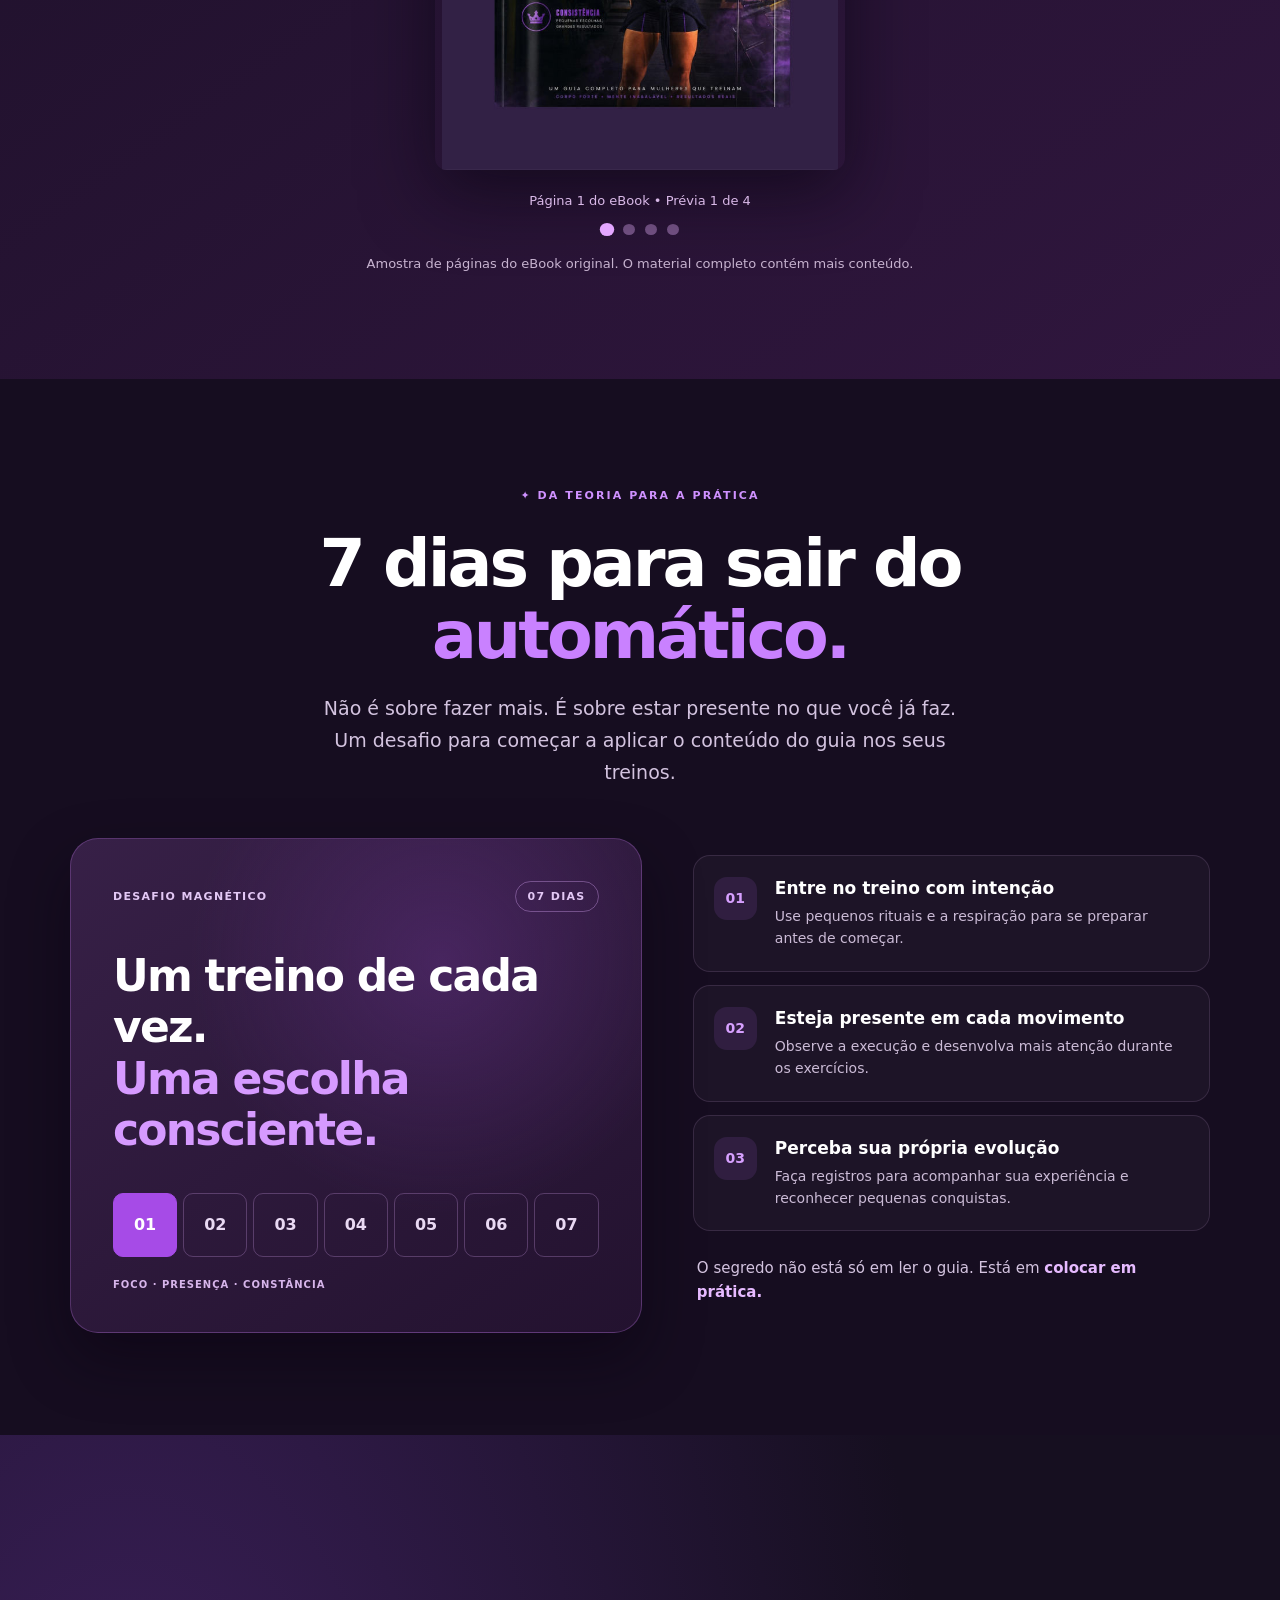
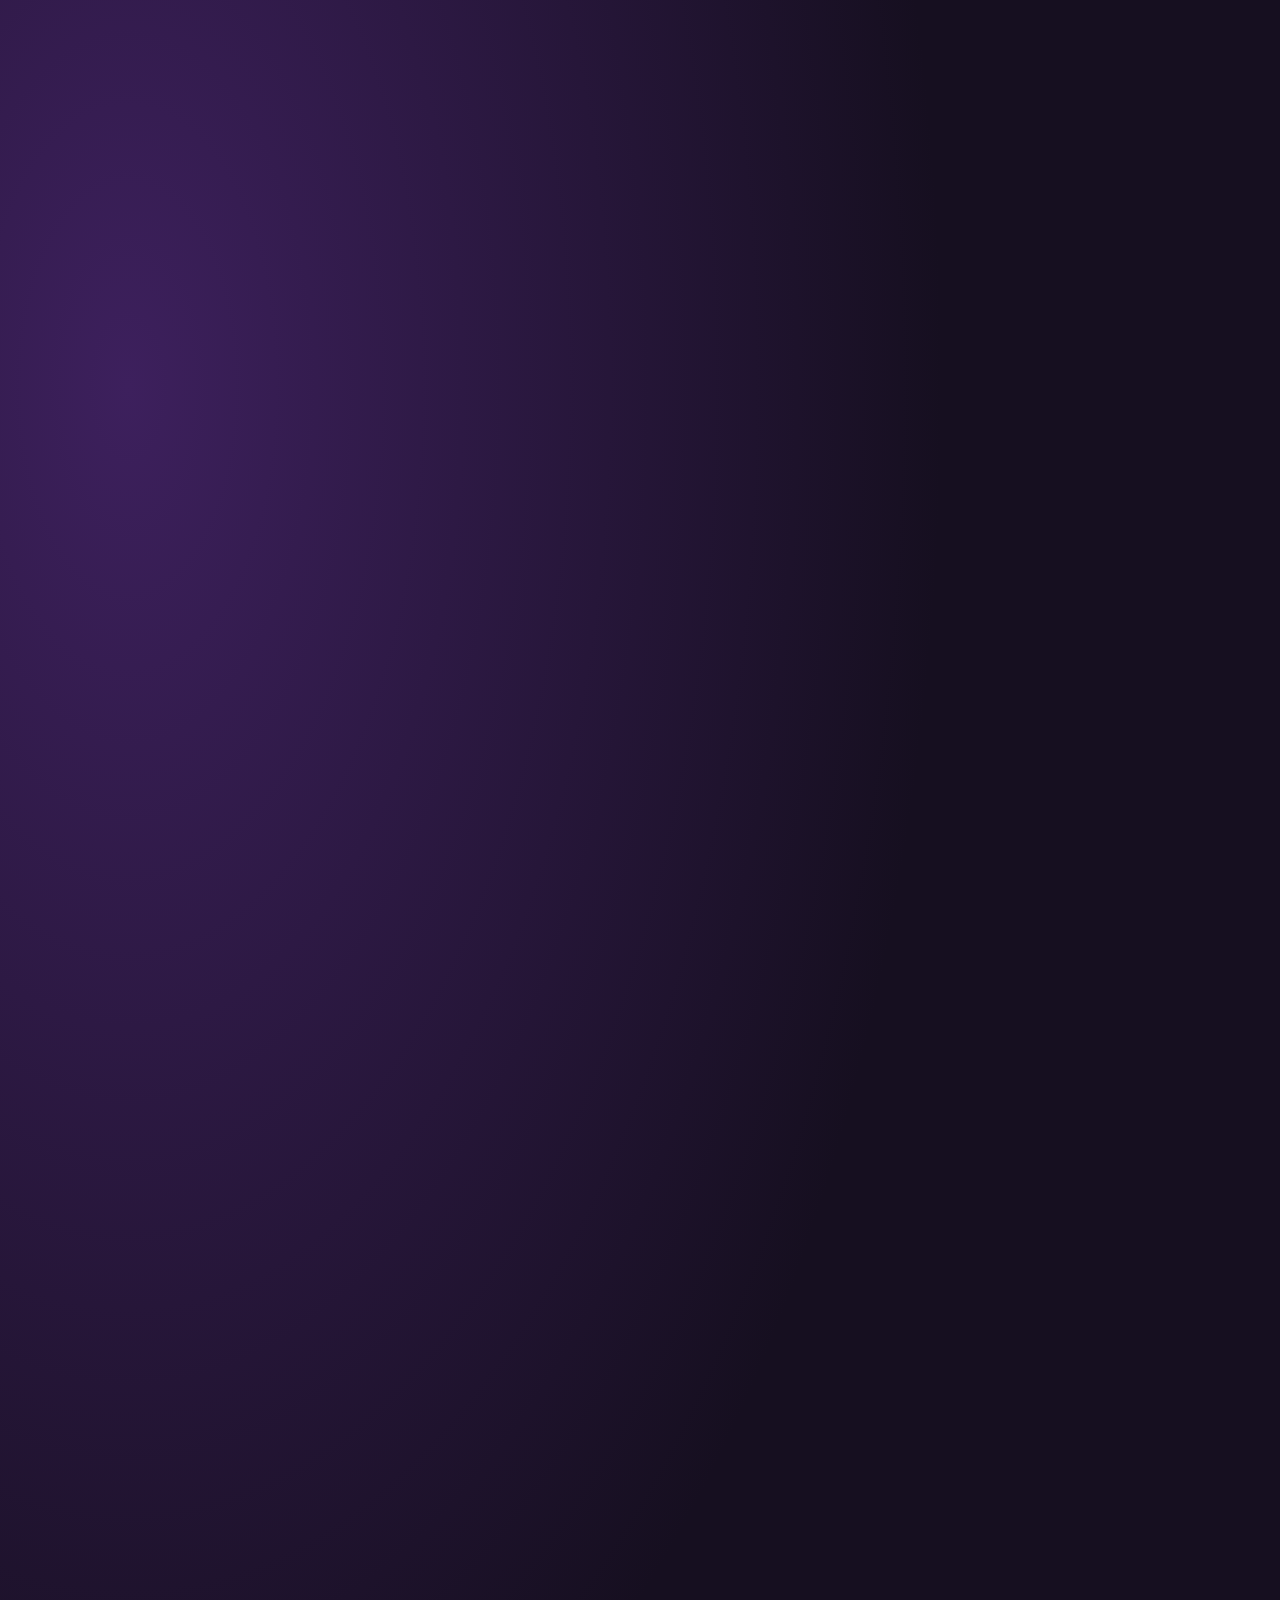
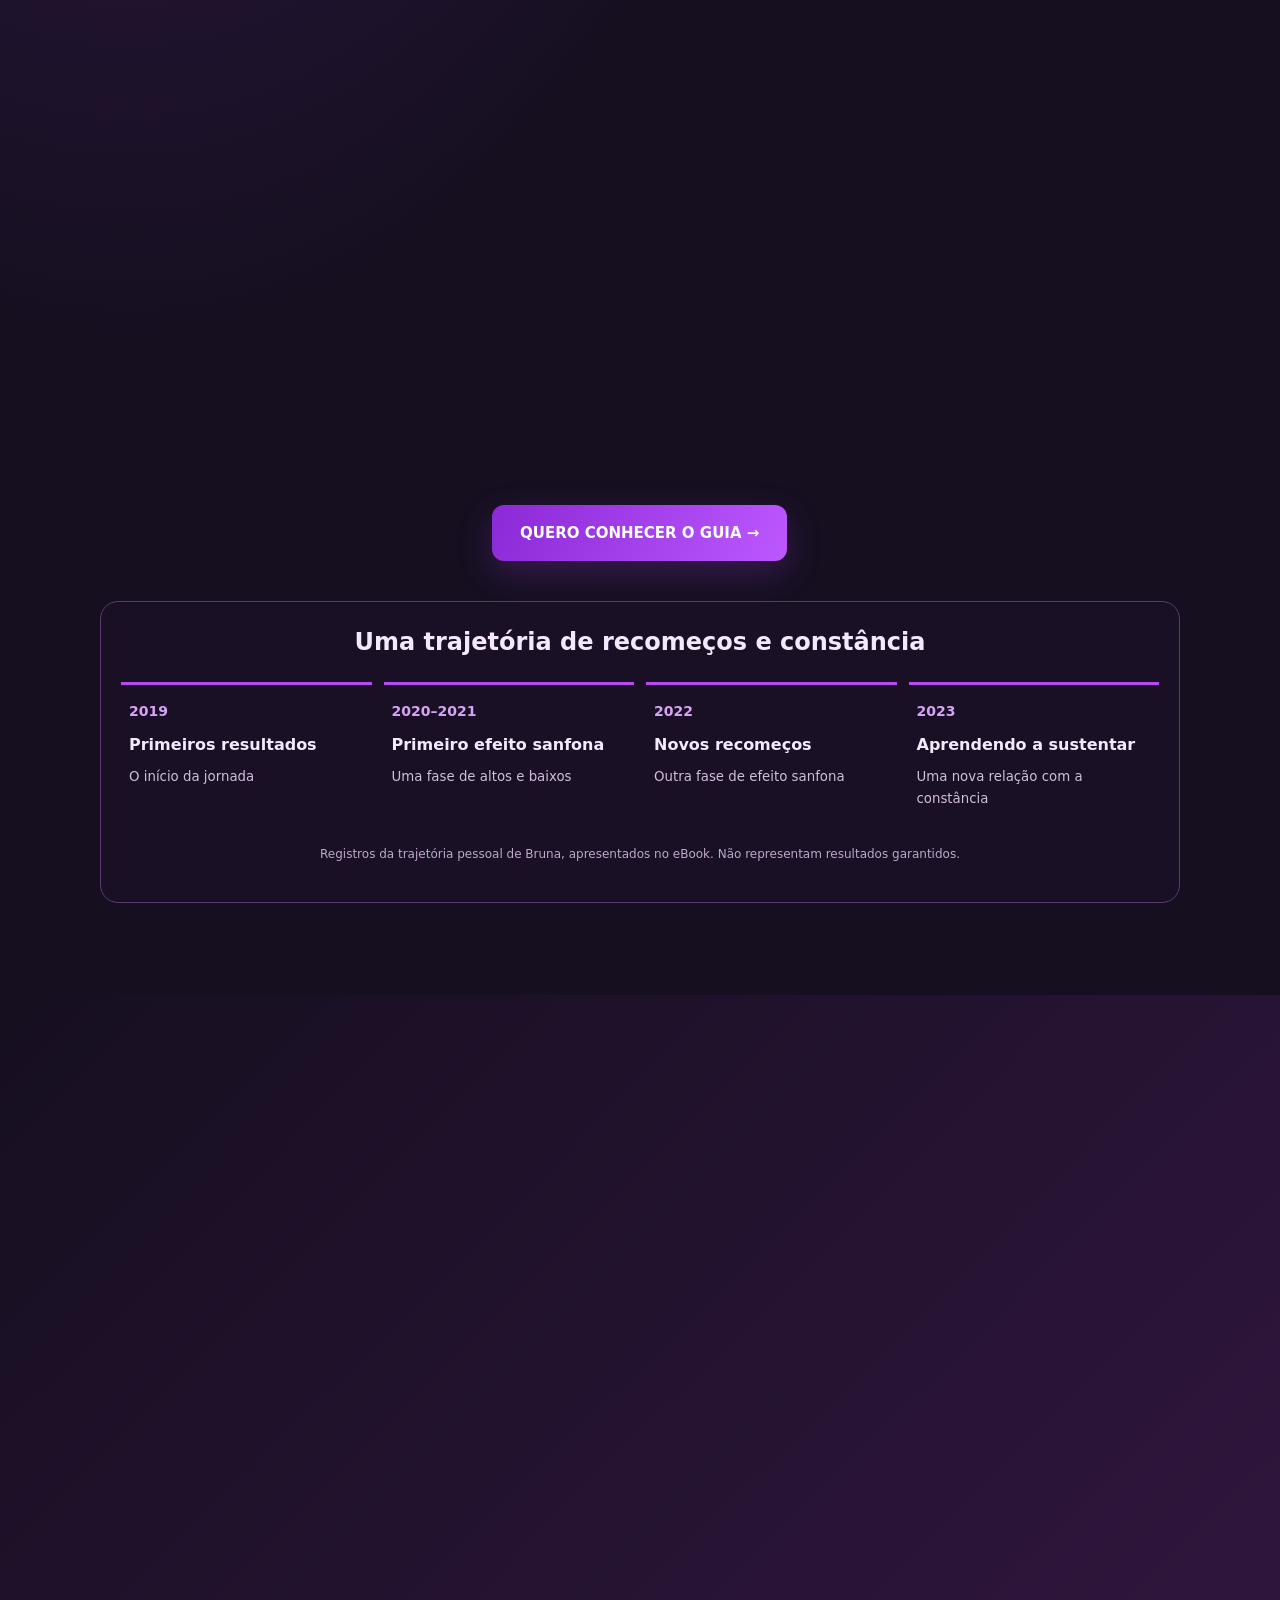
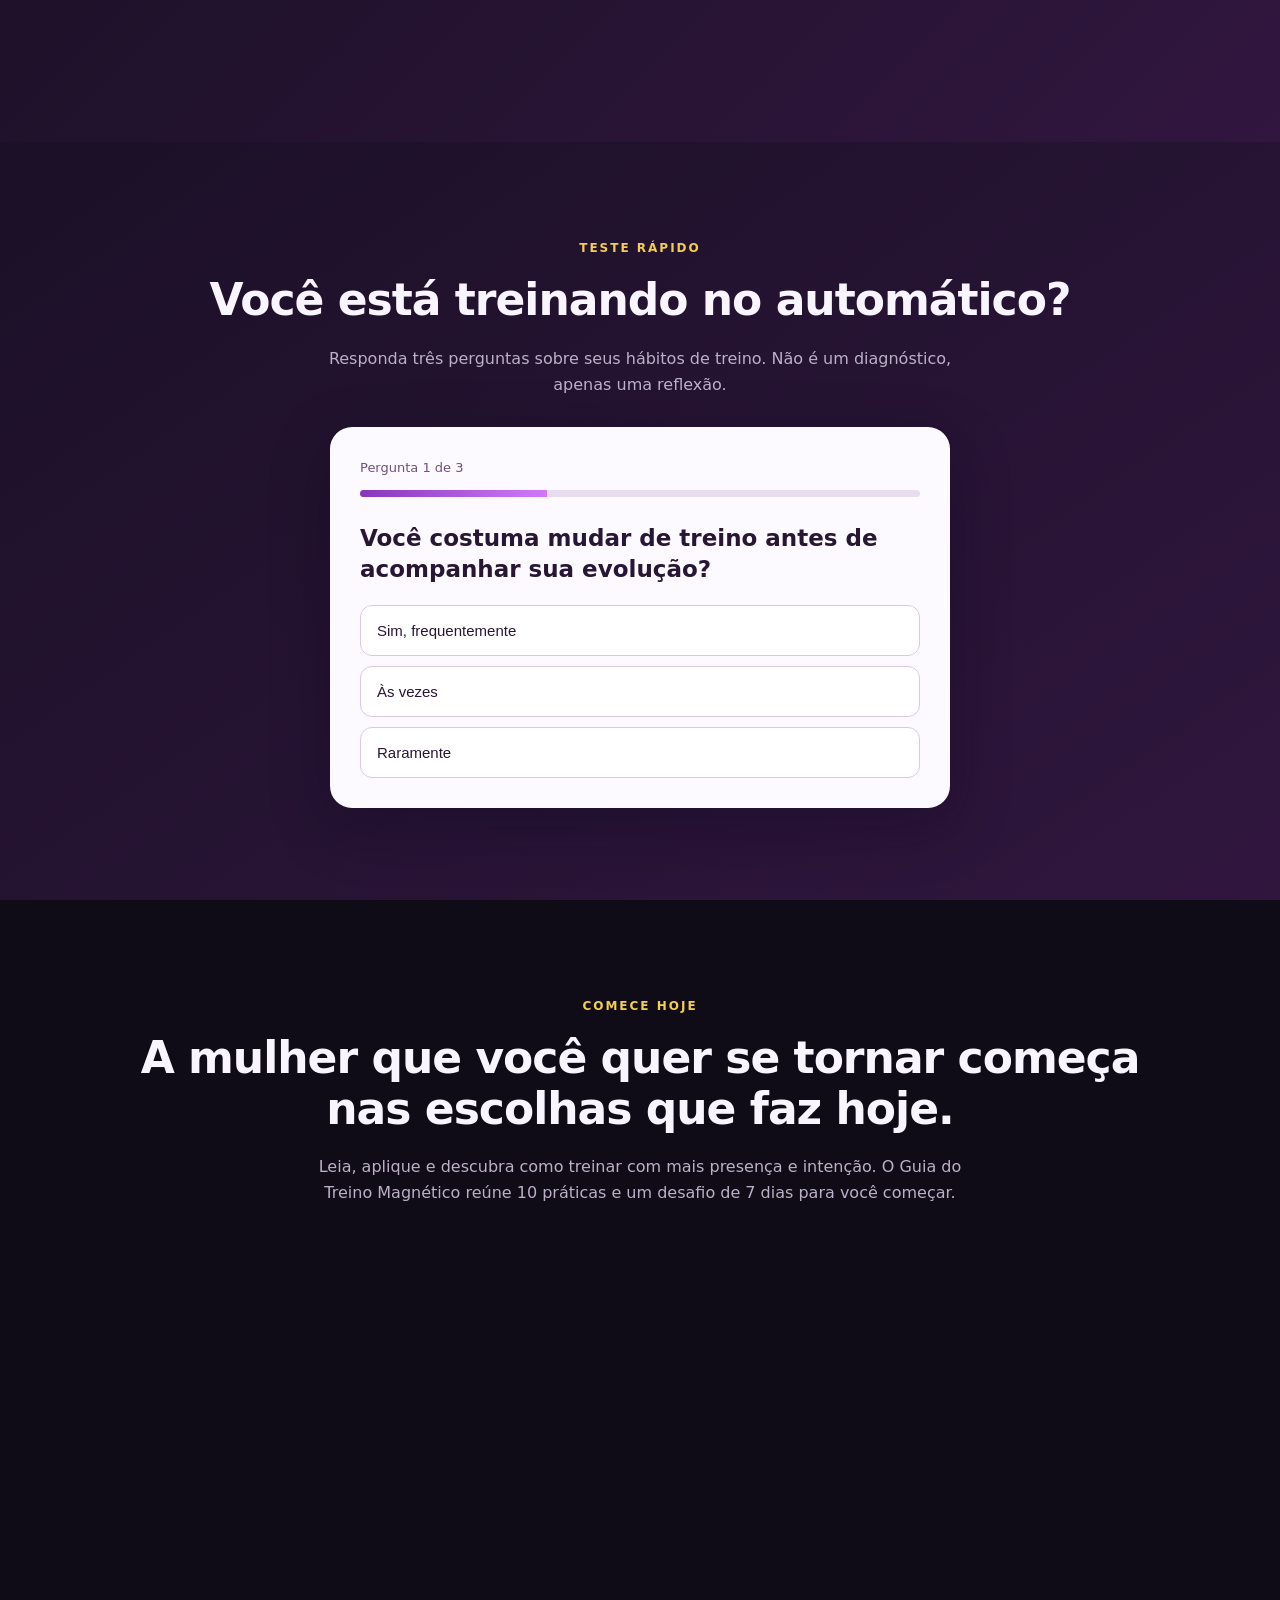
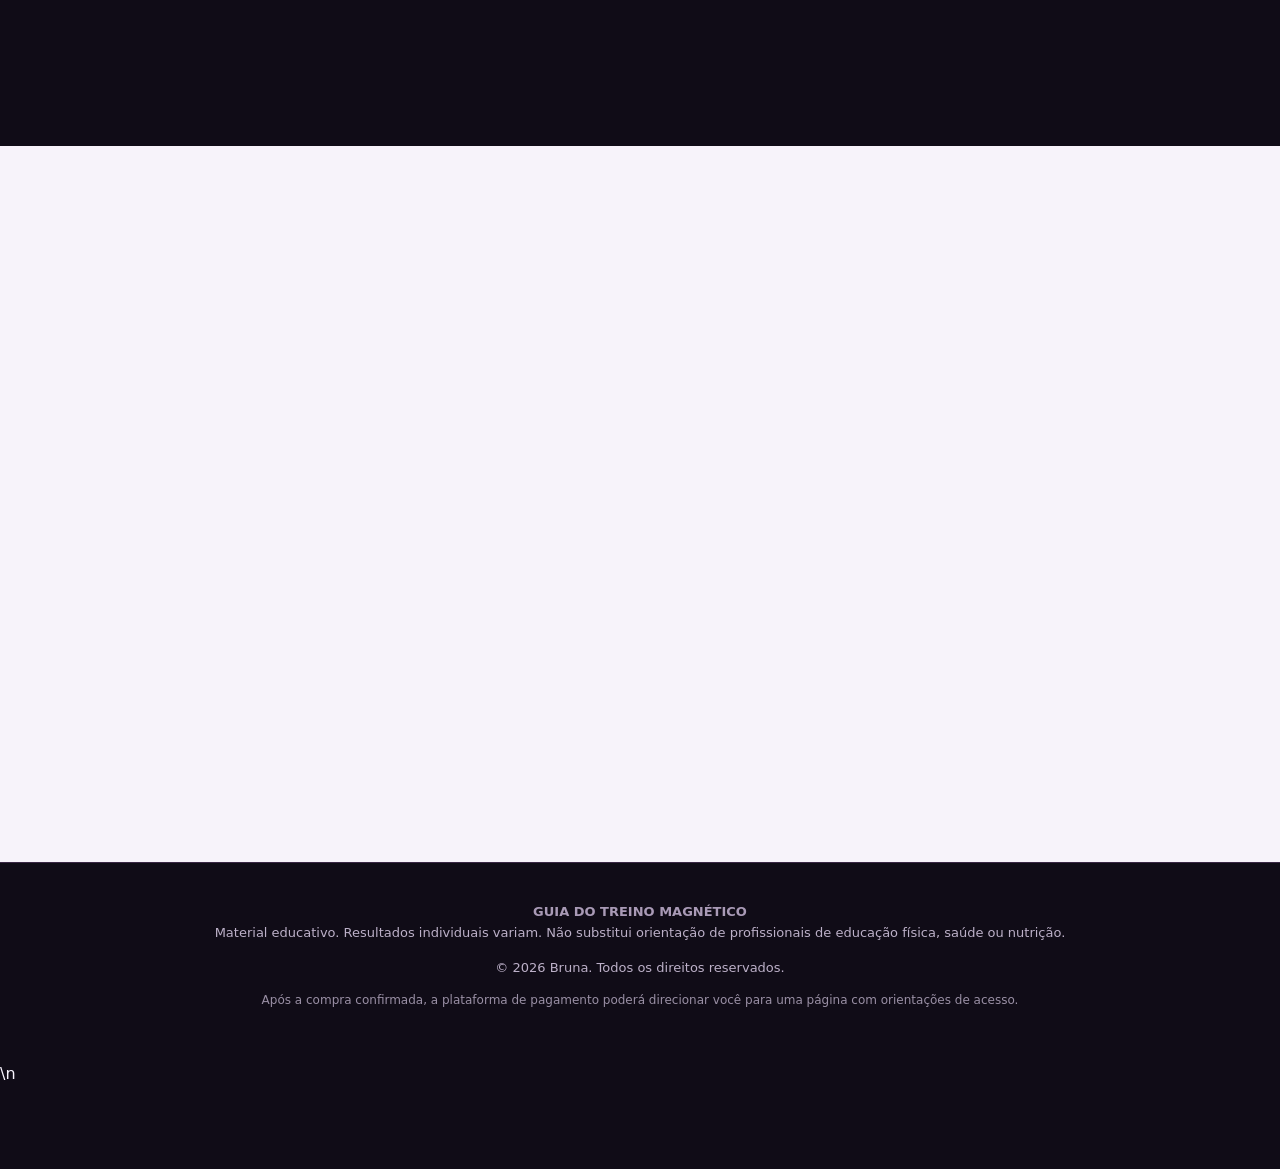
